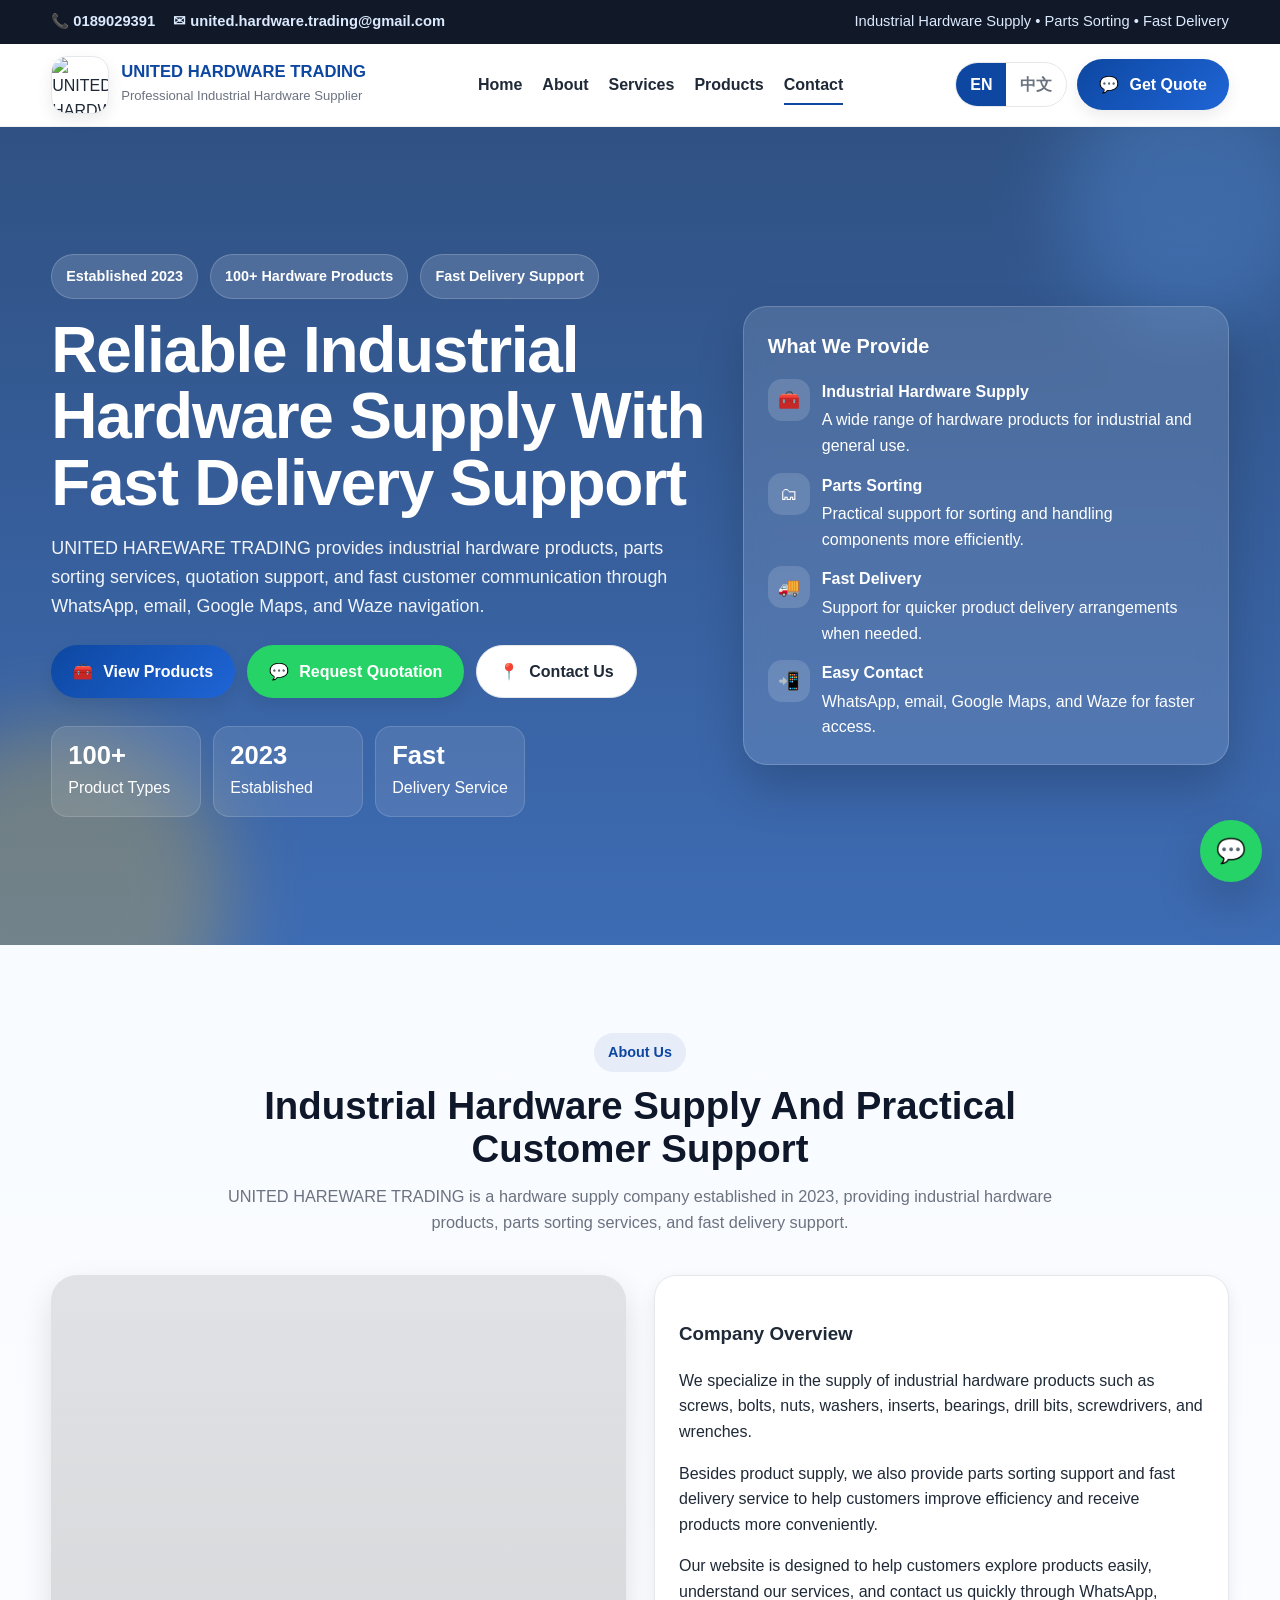
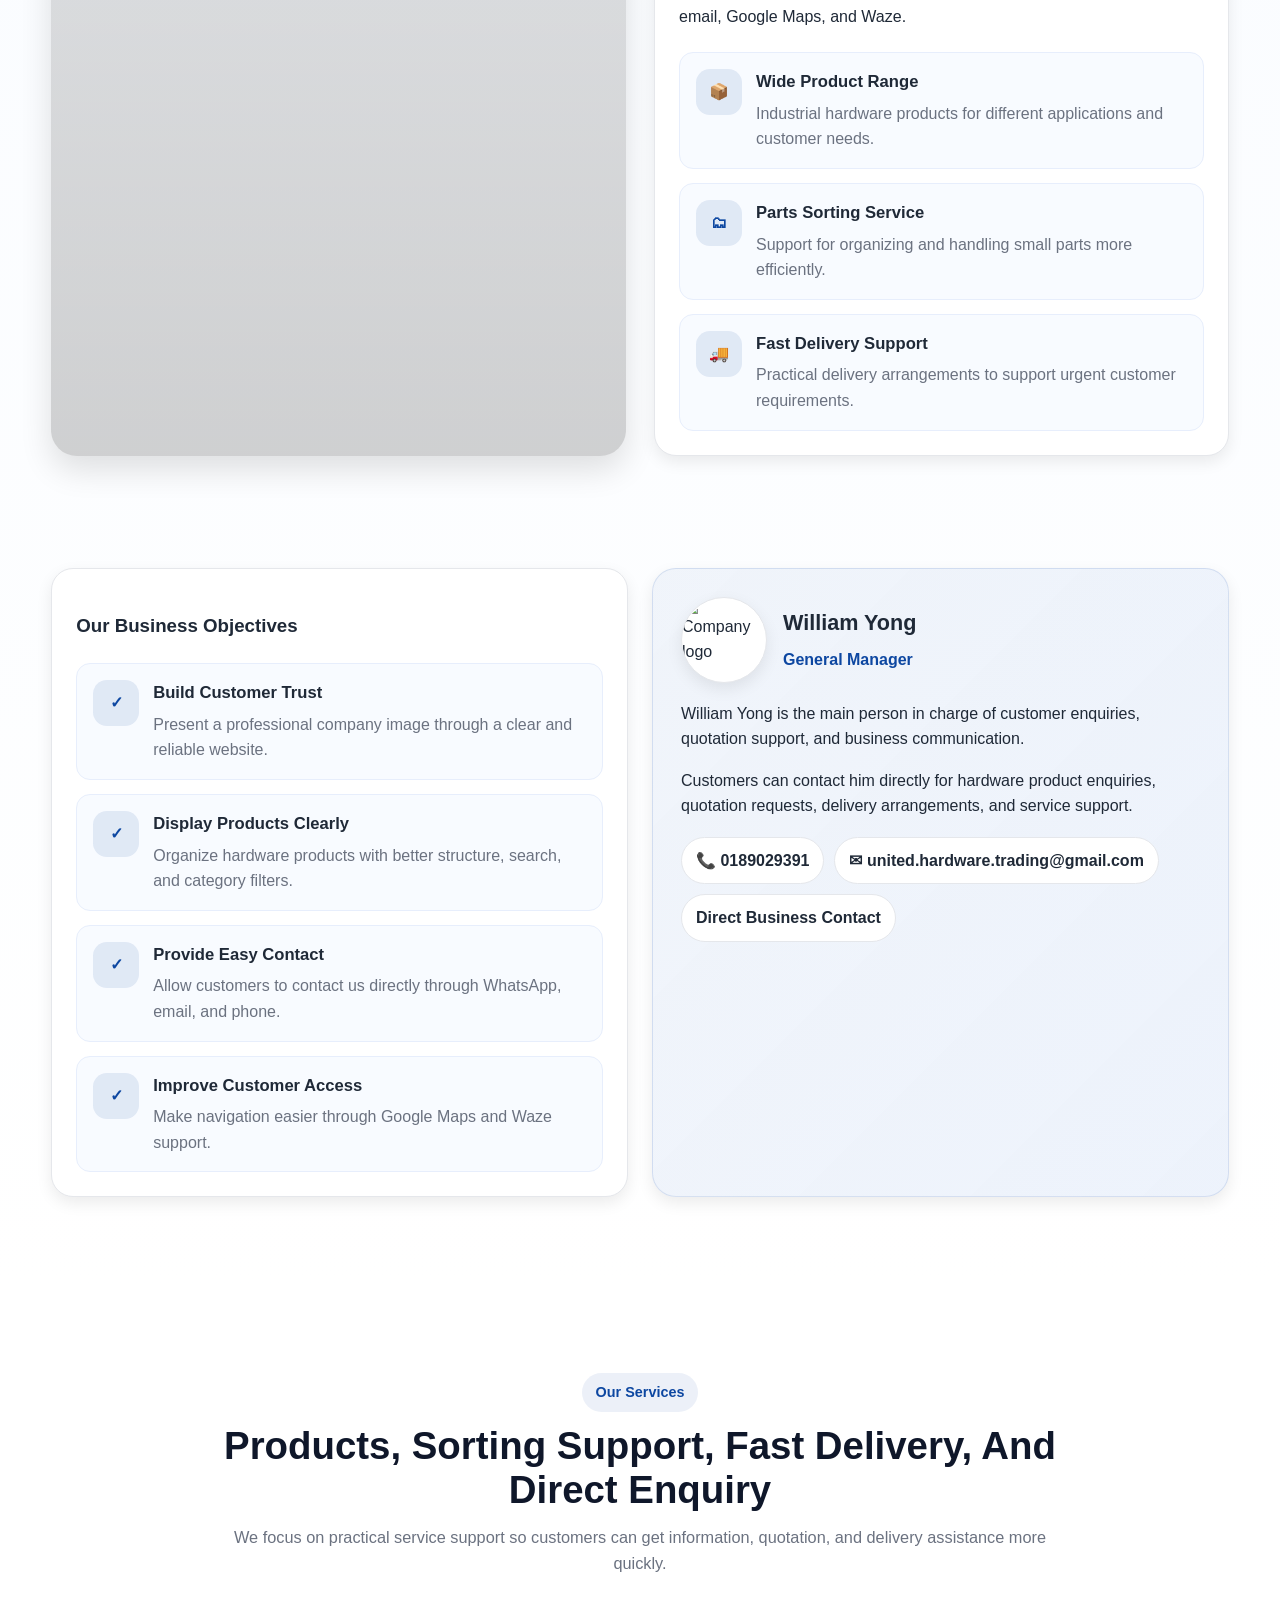
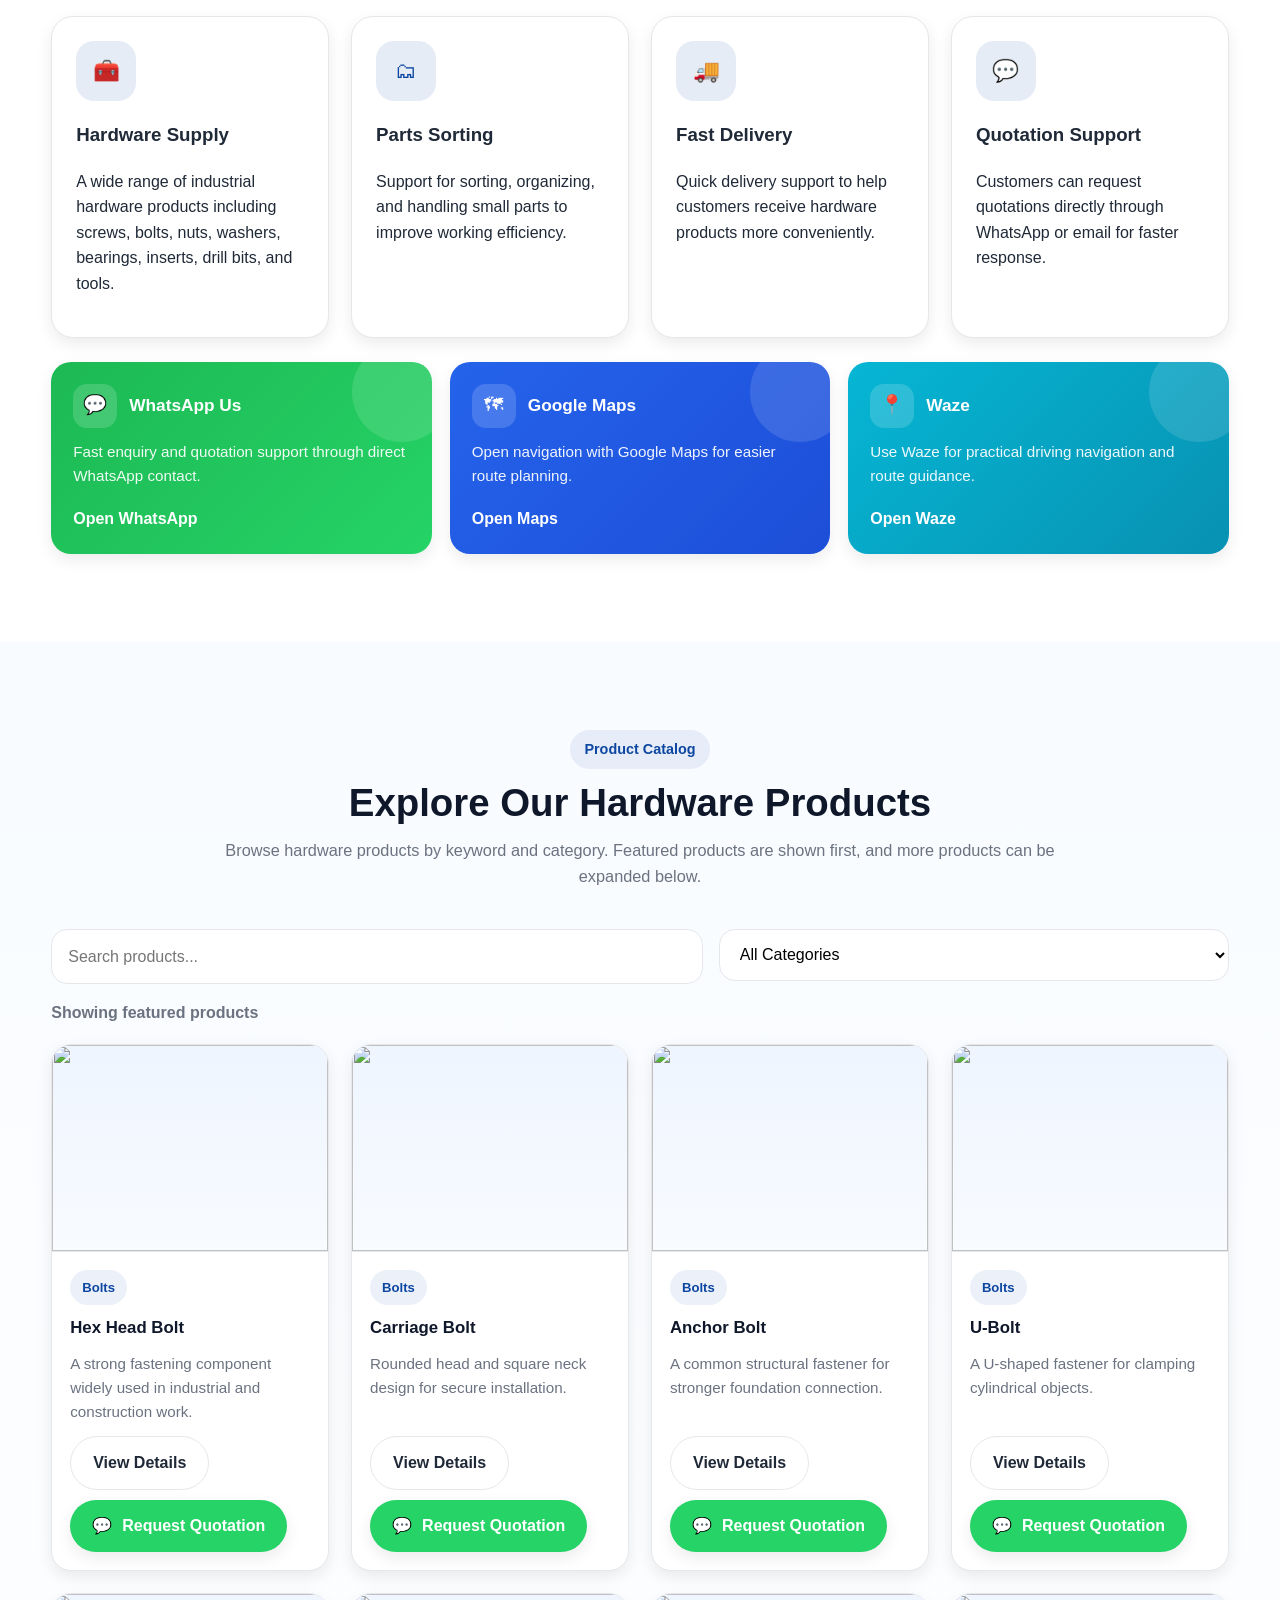
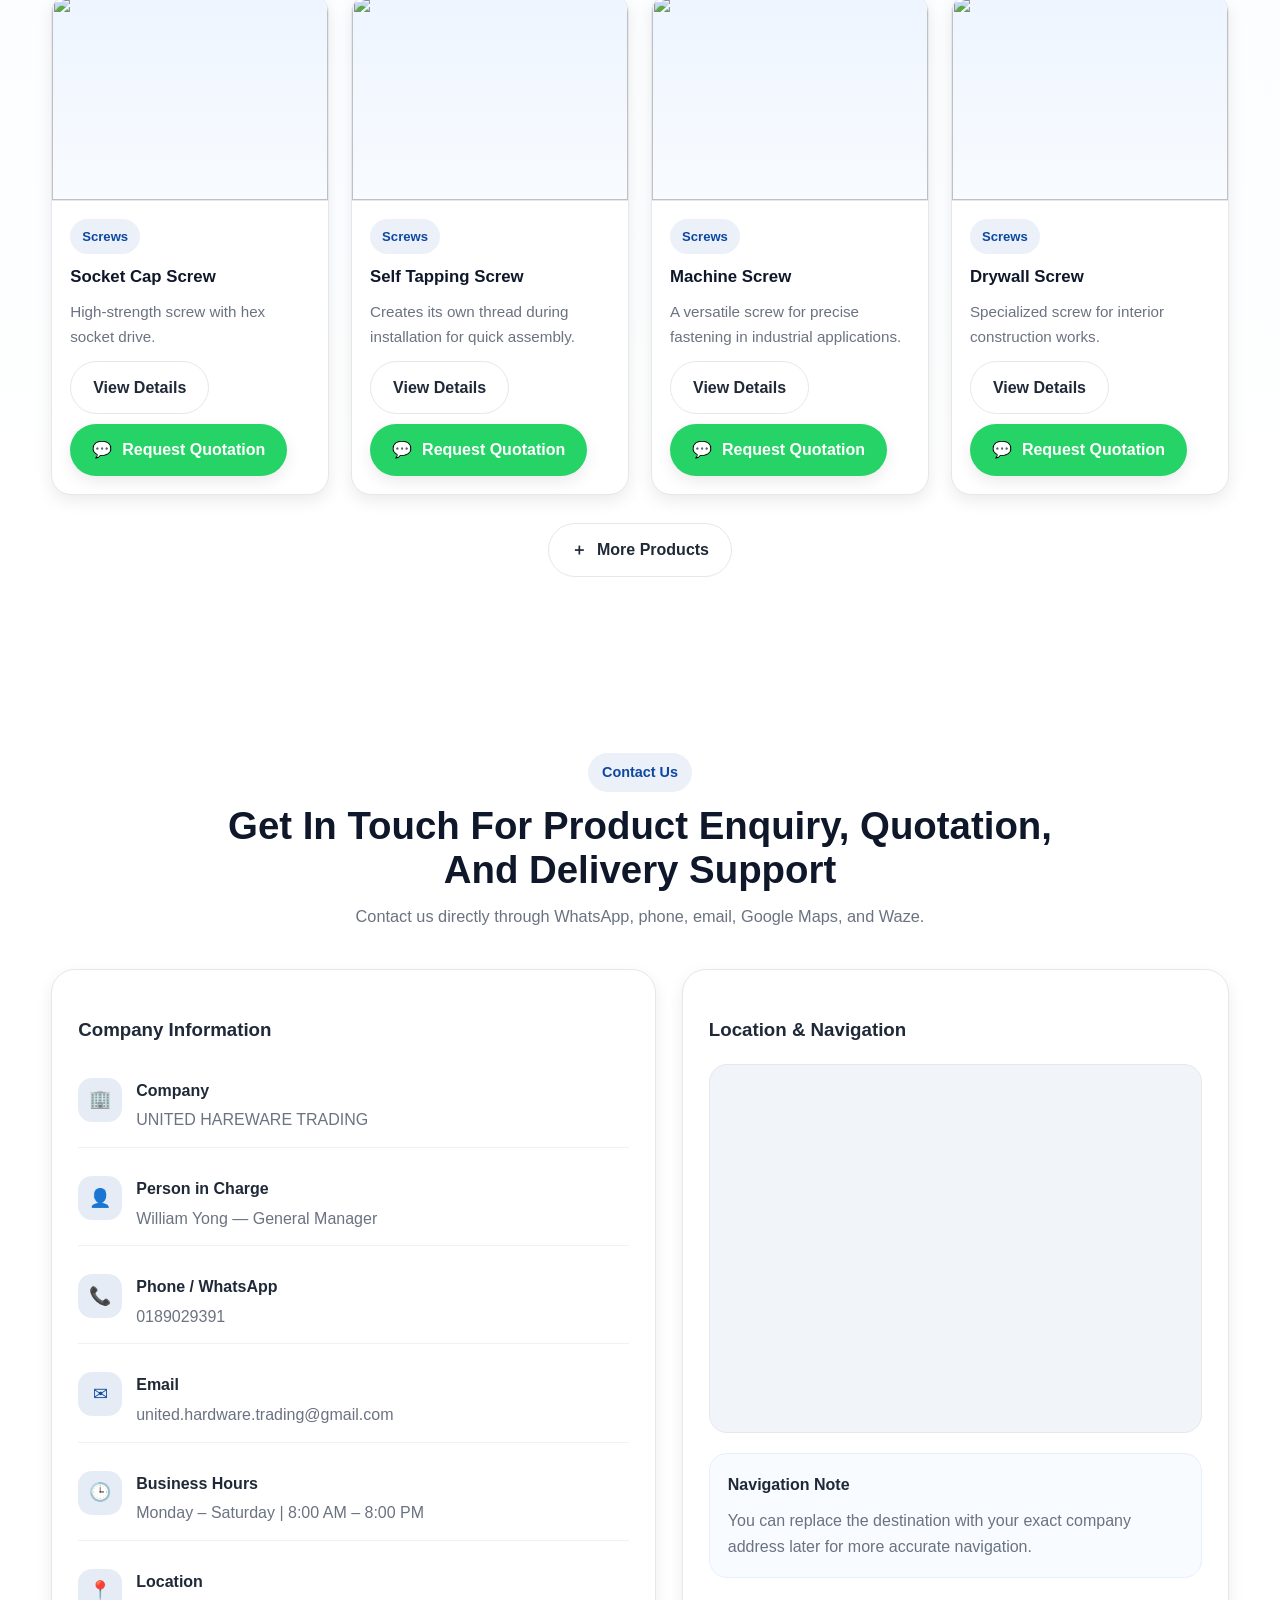
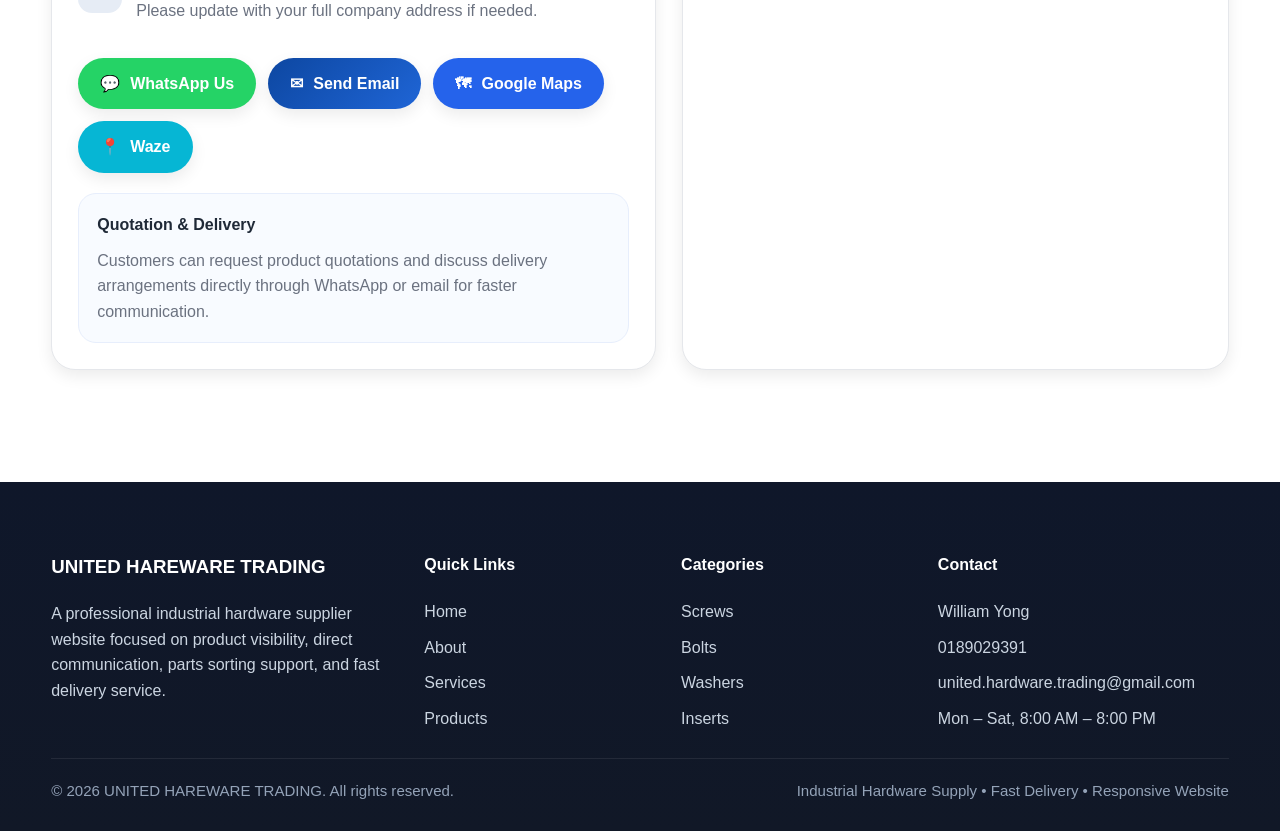
==== index.html @ c79b890c "Update and rename united.html to index.html" ====
<!DOCTYPE html>
<html lang="en">
<head>
  <meta charset="UTF-8" />
  <meta name="viewport" content="width=device-width, initial-scale=1.0, viewport-fit=cover" />
  <meta name="description" content="UNITED HAREWARE TRADING - Industrial hardware supply, parts sorting, fast delivery support." />
  <title>UNITED HAREWARE TRADING</title>

  <style>
    :root{
      --primary:#0d47a1;
      --primary2:#1f65d6;
      --primarySoft:#edf4ff;
      --dark:#0f172a;
      --text:#1f2937;
      --muted:#6b7280;
      --line:#e5e7eb;
      --white:#ffffff;
      --light:#f8fafc;
      --success:#25d366;
      --maps:#2563eb;
      --waze:#06b6d4;
      --warning:#f59e0b;
      --shadow-sm:0 6px 16px rgba(0,0,0,.08);
      --shadow-md:0 14px 32px rgba(0,0,0,.12);
      --shadow-lg:0 24px 48px rgba(0,0,0,.18);
      --radius:22px;
      --radius-sm:14px;
      --container:1220px;
      --transition:.28s ease;
    }

    *{box-sizing:border-box}
    html{scroll-behavior:smooth}
    body{
      margin:0;
      font-family:"Segoe UI",Arial,Helvetica,sans-serif;
      color:var(--text);
      background:var(--white);
      line-height:1.6;
      overflow-x:hidden;
    }

    img{display:block;max-width:100%}
    a{text-decoration:none;color:inherit}
    button,input,select,textarea{font:inherit}

    .container{width:min(92%,var(--container));margin:0 auto}
    .section{padding:88px 0}
    .section-sm{padding:56px 0}
    .bg-light{background:linear-gradient(180deg,#f8fbff 0%,#ffffff 100%)}

    .section-head{
      max-width:860px;
      margin:0 auto 40px;
      text-align:center;
    }
    .eyebrow{
      display:inline-flex;
      align-items:center;
      gap:8px;
      padding:8px 14px;
      border-radius:999px;
      background:rgba(13,71,161,.08);
      color:var(--primary);
      font-size:.9rem;
      font-weight:800;
      margin-bottom:12px;
    }
    .section-title{
      margin:0 0 12px;
      font-size:clamp(1.9rem,3vw,3rem);
      line-height:1.14;
      color:var(--dark);
    }
    .section-desc{
      margin:0;
      color:var(--muted);
      font-size:1.02rem;
    }

    .topbar{
      background:#111827;
      color:#dbeafe;
      font-size:.92rem;
    }
    .topbar-inner{
      display:flex;
      align-items:center;
      justify-content:space-between;
      gap:14px;
      padding:10px 0;
      flex-wrap:wrap;
    }
    .topbar-left,.topbar-right{
      display:flex;
      align-items:center;
      gap:18px;
      flex-wrap:wrap;
    }
    .topbar-link{
      display:inline-flex;
      align-items:center;
      gap:8px;
      color:#dbeafe;
      font-weight:600;
    }

    .navbar{
      position:sticky;
      top:0;
      z-index:1000;
      background:rgba(255,255,255,.94);
      backdrop-filter:blur(10px);
      border-bottom:1px solid rgba(0,0,0,.06);
    }
    .nav-inner{
      min-height:82px;
      display:flex;
      align-items:center;
      justify-content:space-between;
      gap:16px;
    }
    .brand{
      display:flex;
      align-items:center;
      gap:12px;
      min-width:0;
    }
    .brand-logo{
      width:58px;
      height:58px;
      border-radius:16px;
      overflow:hidden;
      background:#fff;
      box-shadow:var(--shadow-sm);
      border:1px solid var(--line);
      flex-shrink:0;
    }
    .brand-logo img{
      width:100%;
      height:100%;
      object-fit:cover;
    }
    .brand-text h1{
      margin:0;
      font-size:1.04rem;
      line-height:1.12;
      color:var(--primary);
      white-space:nowrap;
      overflow:hidden;
      text-overflow:ellipsis;
    }
    .brand-text p{
      margin:4px 0 0;
      color:var(--muted);
      font-size:.82rem;
    }

    .nav-links{
      display:flex;
      align-items:center;
      gap:20px;
      flex-wrap:wrap;
    }
    .nav-links a{
      font-weight:700;
      color:var(--text);
      position:relative;
      transition:var(--transition);
    }
    .nav-links a:hover{color:var(--primary)}
    .nav-links a::after{
      content:"";
      position:absolute;
      left:0;bottom:-8px;
      width:0;height:2px;
      background:var(--primary);
      transition:var(--transition);
    }
    .nav-links a:hover::after,
    .nav-links a.active::after{width:100%}

    .nav-actions{
      display:flex;
      align-items:center;
      gap:10px;
      flex-shrink:0;
    }
    .lang-switch{
      display:flex;
      border:1px solid var(--line);
      border-radius:999px;
      overflow:hidden;
      background:#fff;
    }
    .lang-btn{
      border:none;
      background:transparent;
      padding:9px 14px;
      font-weight:800;
      color:var(--muted);
      cursor:pointer;
      transition:var(--transition);
    }
    .lang-btn.active{
      background:var(--primary);
      color:#fff;
    }

    .btn{
      display:inline-flex;
      align-items:center;
      justify-content:center;
      gap:10px;
      border:none;
      cursor:pointer;
      border-radius:999px;
      padding:13px 22px;
      font-weight:800;
      transition:var(--transition);
      min-height:48px;
      text-align:center;
    }
    .btn:hover{transform:translateY(-2px)}
    .btn-primary{
      color:#fff;
      background:linear-gradient(135deg,var(--primary),var(--primary2));
      box-shadow:var(--shadow-sm);
    }
    .btn-outline{
      color:var(--text);
      background:#fff;
      border:1px solid var(--line);
    }
    .btn-outline:hover{
      color:var(--primary);
      border-color:var(--primary);
    }
    .btn-success{
      color:#fff;
      background:var(--success);
      box-shadow:var(--shadow-sm);
    }
    .btn-maps{
      color:#fff;
      background:var(--maps);
      box-shadow:var(--shadow-sm);
    }
    .btn-waze{
      color:#fff;
      background:var(--waze);
      box-shadow:var(--shadow-sm);
    }

    .menu-toggle{
      display:none;
      width:44px;height:44px;
      border-radius:12px;
      border:1px solid var(--line);
      background:#fff;
      cursor:pointer;
      align-items:center;
      justify-content:center;
      flex-direction:column;
      gap:4px;
    }
    .menu-toggle span{
      width:20px;height:2px;background:var(--dark);border-radius:999px;
    }

    .hero{
      position:relative;
      overflow:hidden;
      color:#fff;
      background:
        linear-gradient(rgba(8,48,107,.84),rgba(13,71,161,.80)),
        url("https://images.unsplash.com/photo-1581093458791-9d42e0f2f0d8?auto=format&fit=crop&w=1400&q=80") center/cover no-repeat;
      min-height:calc(100svh - 82px);
      display:flex;
      align-items:center;
    }
    .hero::before,.hero::after{
      content:"";
      position:absolute;
      border-radius:999px;
      filter:blur(40px);
      opacity:.28;
      pointer-events:none;
    }
    .hero::before{
      width:260px;height:260px;background:#60a5fa;top:-60px;right:-40px;
    }
    .hero::after{
      width:340px;height:340px;background:#fbbf24;bottom:-120px;left:-110px;
    }
    .hero-grid{
      position:relative;
      z-index:1;
      display:grid;
      grid-template-columns:1.15fr .85fr;
      gap:34px;
      align-items:center;
      padding:74px 0;
    }
    .hero-badges,.hero-actions,.hero-stats{
      display:flex;
      gap:12px;
      flex-wrap:wrap;
    }
    .hero-badges{margin-bottom:18px}
    .hero-badge{
      background:rgba(255,255,255,.14);
      border:1px solid rgba(255,255,255,.18);
      padding:10px 14px;
      border-radius:999px;
      font-size:.9rem;
      font-weight:800;
    }
    .hero h2{
      margin:0 0 18px;
      font-size:clamp(2.5rem,5vw,4.6rem);
      line-height:1.04;
      letter-spacing:-.02em;
    }
    .hero p{
      margin:0 0 24px;
      color:rgba(255,255,255,.93);
      font-size:clamp(1rem,1.5vw,1.12rem);
      max-width:720px;
    }
    .hero-stats{margin-top:28px}
    .hero-stat{
      min-width:150px;
      background:rgba(255,255,255,.1);
      border:1px solid rgba(255,255,255,.14);
      border-radius:16px;
      padding:16px;
    }
    .hero-stat strong{
      display:block;
      font-size:1.6rem;
      line-height:1;
      margin-bottom:6px;
    }

    .hero-panel{
      background:rgba(255,255,255,.12);
      border:1px solid rgba(255,255,255,.18);
      border-radius:24px;
      padding:24px;
      backdrop-filter:blur(12px);
      box-shadow:var(--shadow-lg);
    }
    .hero-panel h3{
      margin:0 0 16px;
      font-size:1.24rem;
    }
    .hero-panel-grid{
      display:grid;
      gap:14px;
    }
    .hero-panel-item{
      display:flex;
      gap:12px;
      align-items:flex-start;
    }
    .hero-panel-icon{
      width:42px;height:42px;
      border-radius:14px;
      background:rgba(255,255,255,.14);
      display:grid;place-items:center;
      font-size:1.1rem;
      flex-shrink:0;
    }
    .hero-panel-item strong{
      display:block;
      margin-bottom:3px;
    }

    .grid-2{display:grid;grid-template-columns:repeat(2,minmax(0,1fr));gap:24px}
    .grid-3{display:grid;grid-template-columns:repeat(3,minmax(0,1fr));gap:24px}
    .grid-4{display:grid;grid-template-columns:repeat(4,minmax(0,1fr));gap:22px}

    .card{
      background:#fff;
      border:1px solid var(--line);
      border-radius:var(--radius);
      padding:24px;
      box-shadow:var(--shadow-sm);
      transition:var(--transition);
      height:100%;
    }
    .card:hover{
      transform:translateY(-5px);
      box-shadow:var(--shadow-md);
    }

    .about-grid{
      display:grid;
      grid-template-columns:1fr 1fr;
      gap:28px;
      align-items:stretch;
    }
    .about-image{
      min-height:420px;
      border-radius:26px;
      overflow:hidden;
      background:
        linear-gradient(rgba(0,0,0,.10),rgba(0,0,0,.18)),
        url("https://images.unsplash.com/photo-1565043589221-1a6fd9ae45c7?auto=format&fit=crop&w=1200&q=80") center/cover no-repeat;
      box-shadow:var(--shadow-md);
    }

    .feature-list{display:grid;gap:14px;margin-top:22px}
    .feature-item{
      display:flex;
      gap:14px;
      align-items:flex-start;
      padding:16px;
      border-radius:14px;
      background:#f8fbff;
      border:1px solid #e7eefc;
    }
    .feature-icon{
      width:46px;height:46px;
      border-radius:14px;
      background:rgba(13,71,161,.1);
      color:var(--primary);
      display:grid;place-items:center;
      font-weight:900;
      flex-shrink:0;
    }
    .feature-item h4{
      margin:0 0 5px;
      font-size:1.04rem;
    }
    .feature-item p{
      margin:0;
      color:var(--muted);
    }

    .manager-card{
      background:linear-gradient(135deg,rgba(13,71,161,.05),rgba(31,101,214,.08));
      border:1px solid rgba(13,71,161,.12);
      border-radius:24px;
      padding:28px;
      box-shadow:var(--shadow-sm);
      height:100%;
    }
    .manager-head{
      display:flex;
      gap:16px;
      align-items:center;
      margin-bottom:18px;
      flex-wrap:wrap;
    }
    .manager-avatar{
      width:86px;height:86px;
      border-radius:50%;
      overflow:hidden;
      background:#fff;
      box-shadow:var(--shadow-sm);
      border:1px solid var(--line);
      flex-shrink:0;
    }
    .manager-avatar img{
      width:100%;
      height:100%;
      object-fit:cover;
    }
    .manager-head h3{
      margin:0;
      font-size:1.35rem;
    }
    .manager-role{
      margin:6px 0 0;
      color:var(--primary);
      font-weight:800;
    }
    .chip-wrap{
      display:flex;
      flex-wrap:wrap;
      gap:10px;
      margin-top:18px;
    }
    .chip{
      display:inline-flex;
      align-items:center;
      gap:8px;
      border-radius:999px;
      padding:10px 14px;
      background:#fff;
      border:1px solid var(--line);
      font-weight:700;
    }

    .service-card-icon{
      width:60px;height:60px;
      border-radius:18px;
      background:rgba(13,71,161,.1);
      color:var(--primary);
      display:grid;place-items:center;
      font-size:1.35rem;
      margin-bottom:16px;
    }

    .quick-action-grid{
      display:grid;
      grid-template-columns:repeat(3,minmax(0,1fr));
      gap:18px;
      margin-top:24px;
    }
    .quick-action-card{
      min-height:150px;
      color:#fff;
      border-radius:20px;
      padding:22px;
      position:relative;
      overflow:hidden;
      box-shadow:var(--shadow-sm);
      transition:var(--transition);
      display:flex;
      flex-direction:column;
      justify-content:space-between;
    }
    .quick-action-card:hover{
      transform:translateY(-4px);
      box-shadow:var(--shadow-md);
    }
    .quick-action-card::after{
      content:"";
      position:absolute;
      right:-20px;
      top:-20px;
      width:100px;height:100px;
      border-radius:50%;
      background:rgba(255,255,255,.12);
    }
    .quick-whatsapp{background:linear-gradient(135deg,#1db954,#25d366)}
    .quick-maps{background:linear-gradient(135deg,#2563eb,#1d4ed8)}
    .quick-waze{background:linear-gradient(135deg,#06b6d4,#0891b2)}
    .quick-top{
      display:flex;
      gap:12px;
      align-items:center;
      position:relative;
      z-index:1;
    }
    .quick-top-icon{
      width:44px;height:44px;
      border-radius:14px;
      display:grid;place-items:center;
      background:rgba(255,255,255,.16);
      font-size:1.2rem;
      flex-shrink:0;
    }
    .quick-title{
      font-size:1.08rem;
      font-weight:800;
    }
    .quick-desc{
      position:relative;
      z-index:1;
      color:rgba(255,255,255,.93);
      font-size:.95rem;
      margin-top:12px;
    }
    .quick-action{
      position:relative;
      z-index:1;
      margin-top:18px;
      font-weight:800;
    }

    .controls{
      display:grid;
      grid-template-columns:1.15fr .9fr;
      gap:16px;
      margin-bottom:16px;
    }
    .control input,.control select{
      width:100%;
      min-height:52px;
      padding:14px 16px;
      border-radius:16px;
      border:1px solid var(--line);
      background:#fff;
      outline:none;
      transition:var(--transition);
    }
    .control input:focus,.control select:focus{
      border-color:var(--primary);
      box-shadow:0 0 0 4px rgba(13,71,161,.08);
    }

    .products-topbar{
      display:flex;
      justify-content:space-between;
      align-items:center;
      gap:16px;
      flex-wrap:wrap;
      margin-bottom:18px;
    }
    .product-meta-text{
      color:var(--muted);
      font-weight:700;
    }

    .products-grid{
      display:grid;
      grid-template-columns:repeat(4,minmax(0,1fr));
      gap:22px;
    }
    .product-card{
      background:#fff;
      border:1px solid var(--line);
      border-radius:20px;
      overflow:hidden;
      box-shadow:var(--shadow-sm);
      transition:var(--transition);
      display:flex;
      flex-direction:column;
      min-height:100%;
    }
    .product-card:hover{
      transform:translateY(-6px) scale(1.01);
      box-shadow:var(--shadow-md);
    }
    .product-img-wrap{
      aspect-ratio:4/3;
      overflow:hidden;
      background:linear-gradient(180deg,#eef5ff 0%,#f8fbff 100%);
      border-bottom:1px solid var(--line);
    }
    .product-img{
      width:100%;
      height:100%;
      object-fit:cover;
      transition:transform .4s ease;
    }
    .product-card:hover .product-img{transform:scale(1.05)}
    .product-body{
      padding:18px;
      display:flex;
      flex-direction:column;
      gap:12px;
      flex:1;
    }
    .product-category{
      display:inline-flex;
      align-items:center;
      padding:7px 12px;
      border-radius:999px;
      background:rgba(13,71,161,.08);
      color:var(--primary);
      font-size:.82rem;
      font-weight:800;
      width:max-content;
    }
    .product-title{
      margin:0;
      font-size:1.05rem;
      line-height:1.35;
      color:var(--dark);
    }
    .product-desc{
      margin:0;
      color:var(--muted);
      font-size:.95rem;
      flex:1;
    }
    .product-actions{
      display:flex;
      gap:10px;
      flex-wrap:wrap;
      margin-top:auto;
    }

    .product-more-wrap{
      margin-top:28px;
      text-align:center;
    }

    .empty-state{
      display:none;
      text-align:center;
      padding:36px;
      border:1px dashed var(--line);
      border-radius:18px;
      color:var(--muted);
      background:#fff;
      margin-top:20px;
    }

    .contact-grid{
      display:grid;
      grid-template-columns:1.05fr .95fr;
      gap:26px;
      align-items:stretch;
    }
    .contact-card,.map-card{
      background:#fff;
      border:1px solid var(--line);
      border-radius:24px;
      padding:26px;
      box-shadow:var(--shadow-sm);
      height:100%;
    }
    .contact-list{
      display:grid;
      gap:14px;
      margin-top:18px;
    }
    .contact-item{
      display:flex;
      gap:14px;
      align-items:flex-start;
      padding:14px 0;
      border-bottom:1px solid #eef2f7;
    }
    .contact-item:last-child{border-bottom:none}
    .contact-icon{
      width:44px;height:44px;
      border-radius:14px;
      background:rgba(13,71,161,.1);
      color:var(--primary);
      display:grid;place-items:center;
      flex-shrink:0;
      font-size:1.12rem;
    }
    .contact-item strong{
      display:block;
      margin-bottom:4px;
    }
    .contact-item span,.contact-item a{
      color:var(--muted);
      word-break:break-word;
    }

    .contact-action-row{
      display:flex;
      gap:12px;
      flex-wrap:wrap;
      margin-top:20px;
    }

    .info-box{
      margin-top:20px;
      padding:18px;
      border-radius:18px;
      background:#f8fbff;
      border:1px solid #e7eefc;
    }
    .info-box h4{
      margin:0 0 10px;
    }
    .info-box p{
      margin:0;
      color:var(--muted);
    }

    .map-frame{
      border-radius:18px;
      overflow:hidden;
      border:1px solid var(--line);
      min-height:360px;
      background:#f1f5f9;
    }
    .map-frame iframe{
      width:100%;
      min-height:360px;
      border:0;
    }

    .footer{
      background:linear-gradient(180deg,#0f172a 0%,#111827 100%);
      color:#dbeafe;
      padding:70px 0 28px;
      margin-top:24px;
    }
    .footer-grid{
      display:grid;
      grid-template-columns:1.2fr .8fr .8fr 1fr;
      gap:24px;
      margin-bottom:26px;
    }
    .footer h3,.footer h4{
      margin-top:0;
      color:#fff;
    }
    .footer p,.footer li,.footer a{
      color:#cbd5e1;
    }
    .footer ul{
      list-style:none;
      padding:0;
      margin:0;
      display:grid;
      gap:10px;
    }
    .footer-bottom{
      padding-top:20px;
      border-top:1px solid rgba(255,255,255,.08);
      display:flex;
      justify-content:space-between;
      gap:16px;
      flex-wrap:wrap;
      color:#94a3b8;
      font-size:.94rem;
    }

    .floating-whatsapp{
      position:fixed;
      right:18px;
      bottom:18px;
      z-index:1200;
      width:62px;height:62px;
      border-radius:50%;
      display:grid;place-items:center;
      background:var(--success);
      color:#fff;
      box-shadow:var(--shadow-lg);
      transition:var(--transition);
      font-size:1.5rem;
    }
    .floating-whatsapp:hover{
      transform:translateY(-4px) scale(1.04);
    }

    .modal{
      position:fixed;
      inset:0;
      background:rgba(15,23,42,.62);
      display:none;
      align-items:center;
      justify-content:center;
      z-index:2000;
      padding:20px;
    }
    .modal.show{display:flex}
    .modal-content{
      width:min(980px,100%);
      background:#fff;
      border-radius:24px;
      overflow:hidden;
      box-shadow:var(--shadow-lg);
      max-height:92vh;
      overflow-y:auto;
      position:relative;
    }
    .modal-close{
      position:absolute;
      top:14px;right:14px;
      width:44px;height:44px;
      border:none;
      border-radius:50%;
      background:rgba(255,255,255,.92);
      box-shadow:var(--shadow-sm);
      cursor:pointer;
      font-size:1.2rem;
      z-index:2;
    }
    .modal-grid{
      display:grid;
      grid-template-columns:1fr 1fr;
      min-height:100%;
    }
    .modal-image-wrap{
      background:linear-gradient(180deg,#eef5ff 0%,#f8fbff 100%);
      min-height:320px;
    }
    .modal-image{
      width:100%;
      height:100%;
      min-height:320px;
      object-fit:cover;
    }
    .modal-body{padding:32px}
    .modal-category{
      display:inline-block;
      background:rgba(13,71,161,.08);
      color:var(--primary);
      padding:8px 12px;
      border-radius:999px;
      font-size:.85rem;
      font-weight:800;
      margin-bottom:12px;
    }
    .modal-body h3{
      margin:0 0 12px;
      font-size:1.8rem;
      line-height:1.2;
      color:var(--dark);
    }
    .modal-body p{
      margin:0 0 14px;
      color:var(--muted);
    }
    .modal-specs{
      display:grid;
      gap:12px;
      margin:18px 0;
    }
    .modal-spec{
      padding:14px;
      border-radius:14px;
      background:#f8fbff;
      border:1px solid #e7eefc;
    }
    .modal-spec strong{
      display:block;
      margin-bottom:4px;
      color:var(--dark);
    }
    .modal-actions{
      display:flex;
      gap:12px;
      flex-wrap:wrap;
      margin-top:22px;
    }

    [data-reveal]{
      opacity:0;
      transform:translateY(24px);
      transition:.7s ease;
    }
    [data-reveal].revealed{
      opacity:1;
      transform:translateY(0);
    }

    @media (max-width:1199px){
      .hero-grid,.about-grid,.contact-grid,.modal-grid{
        grid-template-columns:1fr;
      }
      .products-grid{
        grid-template-columns:repeat(3,minmax(0,1fr));
      }
      .grid-4,.quick-action-grid{
        grid-template-columns:repeat(2,minmax(0,1fr));
      }
      .footer-grid{
        grid-template-columns:repeat(2,minmax(0,1fr));
      }
    }

    @media (max-width:991px){
      .nav-links{
        position:fixed;
        top:82px;
        left:0;right:0;
        background:#fff;
        border-bottom:1px solid var(--line);
        box-shadow:var(--shadow-md);
        padding:18px 4%;
        display:none;
        flex-direction:column;
        align-items:flex-start;
        gap:14px;
      }
      .nav-links.show{display:flex}
      .menu-toggle{display:inline-flex}
      .nav-actions .btn-primary{display:none}
      .products-grid{grid-template-columns:repeat(2,minmax(0,1fr))}
      .controls{grid-template-columns:1fr}
      .quick-action-grid{grid-template-columns:1fr}
      .grid-3{grid-template-columns:1fr}
    }

    @media (max-width:767px){
      .section{padding:72px 0}
      .hero{min-height:auto}
      .hero-grid{padding:56px 0}
      .topbar-inner,.topbar-left,.topbar-right,.hero-actions,.hero-stats,.product-actions,.footer-bottom,.contact-action-row{
        flex-direction:column;
        align-items:stretch;
      }
      .grid-2,.grid-4,.footer-grid,.products-grid{
        grid-template-columns:1fr;
      }
      .btn{width:100%}
      .lang-switch{width:100%}
      .lang-btn{flex:1}
      .modal-body{padding:22px}
      .modal-content{border-radius:18px}
      .modal-image{min-height:240px}
      .map-frame iframe{min-height:280px}
      .chip-wrap{flex-direction:column}
    }

    @media (max-width:479px){
      .container{width:min(94%,var(--container))}
      .brand-text h1{font-size:.94rem}
      .brand-text p{font-size:.78rem}
      .manager-avatar{width:74px;height:74px}
      .floating-whatsapp{
        right:14px;bottom:14px;
        width:56px;height:56px;
      }
    }
  </style>
</head>
<body>

  <div class="topbar">
    <div class="container topbar-inner">
      <div class="topbar-left">
        <a href="tel:+60189029391" class="topbar-link">📞 0189029391</a>
        <a href="mailto:united.hardware.trading@gmail.com" class="topbar-link">✉ united.hardware.trading@gmail.com</a>
      </div>
      <div class="topbar-right">
        <span data-i18n="topbarText">Industrial Hardware Supply • Parts Sorting • Fast Delivery</span>
      </div>
    </div>
  </div>

  <header class="navbar">
    <div class="container nav-inner">
      <a href="#home" class="brand">
        <div class="brand-logo">
          <img src="logo.jpeg" alt="UNITED HARDWARE TRADING logo">
        </div>
        <div class="brand-text">
          <h1>UNITED HARDWARE TRADING</h1>
          <p data-i18n="brandSubtitle">Professional Industrial Hardware Supplier</p>
        </div>
      </a>

      <nav class="nav-links" id="navLinks">
        <a href="#home" class="active" data-nav="home">Home</a>
        <a href="#about" data-nav="about">About</a>
        <a href="#services" data-nav="services">Services</a>
        <a href="#products" data-nav="products">Products</a>
        <a href="#contact" data-nav="contact">Contact</a>
      </nav>

      <div class="nav-actions">
        <div class="lang-switch">
          <button class="lang-btn active" data-lang="en">EN</button>
          <button class="lang-btn" data-lang="zh">中文</button>
        </div>

        <a
          href="https://wa.me/60189029391?text=Hello%2C%20I%20would%20like%20to%20request%20a%20quotation."
          class="btn btn-primary"
          target="_blank"
          rel="noopener"
        >
          <span>💬</span>
          <span data-i18n="navQuoteBtn">Get Quote</span>
        </a>

        <button class="menu-toggle" id="menuToggle" aria-label="Open menu">
          <span></span><span></span><span></span>
        </button>
      </div>
    </div>
  </header>

  <section class="hero" id="home">
    <div class="container hero-grid">
      <div data-reveal>
        <div class="hero-badges">
          <span class="hero-badge" data-i18n="heroBadge1">Established 2023</span>
          <span class="hero-badge" data-i18n="heroBadge2">100+ Hardware Products</span>
          <span class="hero-badge" data-i18n="heroBadge3">Fast Delivery Support</span>
        </div>

        <h2 data-i18n="heroTitle">Reliable Industrial Hardware Supply With Fast Delivery Support</h2>
        <p data-i18n="heroDesc">
          UNITED HAREWARE TRADING provides industrial hardware products, parts sorting services,
          quotation support, and fast customer communication through WhatsApp, email, Google Maps,
          and Waze navigation.
        </p>

        <div class="hero-actions">
          <a href="#products" class="btn btn-primary">
            <span>🧰</span>
            <span data-i18n="heroBtn1">View Products</span>
          </a>

          <a
            href="https://wa.me/60189029391?text=Hello%2C%20I%20would%20like%20to%20request%20a%20quotation."
            class="btn btn-success"
            target="_blank"
            rel="noopener"
          >
            <span>💬</span>
            <span data-i18n="heroBtn2">Request Quotation</span>
          </a>

          <a href="#contact" class="btn btn-outline">
            <span>📍</span>
            <span data-i18n="heroBtn3">Contact Us</span>
          </a>
        </div>

        <div class="hero-stats">
          <div class="hero-stat">
            <strong>100+</strong>
            <span data-i18n="heroStat1">Product Types</span>
          </div>
          <div class="hero-stat">
            <strong>2023</strong>
            <span data-i18n="heroStat2">Established</span>
          </div>
          <div class="hero-stat">
            <strong>Fast</strong>
            <span data-i18n="heroStat3">Delivery Service</span>
          </div>
        </div>
      </div>

      <div class="hero-panel" data-reveal>
        <h3 data-i18n="heroPanelTitle">What We Provide</h3>
        <div class="hero-panel-grid">
          <div class="hero-panel-item">
            <div class="hero-panel-icon">🧰</div>
            <div>
              <strong data-i18n="heroPanel1Title">Industrial Hardware Supply</strong>
              <span data-i18n="heroPanel1Desc">A wide range of hardware products for industrial and general use.</span>
            </div>
          </div>

          <div class="hero-panel-item">
            <div class="hero-panel-icon">🗂</div>
            <div>
              <strong data-i18n="heroPanel2Title">Parts Sorting</strong>
              <span data-i18n="heroPanel2Desc">Practical support for sorting and handling components more efficiently.</span>
            </div>
          </div>

          <div class="hero-panel-item">
            <div class="hero-panel-icon">🚚</div>
            <div>
              <strong data-i18n="heroPanel3Title">Fast Delivery</strong>
              <span data-i18n="heroPanel3Desc">Support for quicker product delivery arrangements when needed.</span>
            </div>
          </div>

          <div class="hero-panel-item">
            <div class="hero-panel-icon">📲</div>
            <div>
              <strong data-i18n="heroPanel4Title">Easy Contact</strong>
              <span data-i18n="heroPanel4Desc">WhatsApp, email, Google Maps, and Waze for faster access.</span>
            </div>
          </div>
        </div>
      </div>
    </div>
  </section>

  <section class="section bg-light" id="about">
    <div class="container">
      <div class="section-head" data-reveal>
        <span class="eyebrow" data-i18n="aboutEyebrow">About Us</span>
        <h2 class="section-title" data-i18n="aboutTitle">Industrial Hardware Supply And Practical Customer Support</h2>
        <p class="section-desc" data-i18n="aboutDesc">
          UNITED HAREWARE TRADING is a hardware supply company established in 2023, providing industrial hardware products, parts sorting services, and fast delivery support.
        </p>
      </div>

      <div class="about-grid">
        <div class="about-image" data-reveal aria-label="Company image"></div>

        <div class="card" data-reveal>
          <h3 data-i18n="aboutCardTitle">Company Overview</h3>
          <p data-i18n="aboutText1">We specialize in the supply of industrial hardware products such as screws, bolts, nuts, washers, inserts, bearings, drill bits, screwdrivers, and wrenches.</p>
          <p data-i18n="aboutText2">Besides product supply, we also provide parts sorting support and fast delivery service to help customers improve efficiency and receive products more conveniently.</p>
          <p data-i18n="aboutText3">Our website is designed to help customers explore products easily, understand our services, and contact us quickly through WhatsApp, email, Google Maps, and Waze.</p>

          <div class="feature-list">
            <div class="feature-item">
              <div class="feature-icon">📦</div>
              <div>
                <h4 data-i18n="aboutFeature1Title">Wide Product Range</h4>
                <p data-i18n="aboutFeature1Desc">Industrial hardware products for different applications and customer needs.</p>
              </div>
            </div>
            <div class="feature-item">
              <div class="feature-icon">🗂</div>
              <div>
                <h4 data-i18n="aboutFeature2Title">Parts Sorting Service</h4>
                <p data-i18n="aboutFeature2Desc">Support for organizing and handling small parts more efficiently.</p>
              </div>
            </div>
            <div class="feature-item">
              <div class="feature-icon">🚚</div>
              <div>
                <h4 data-i18n="aboutFeature3Title">Fast Delivery Support</h4>
                <p data-i18n="aboutFeature3Desc">Practical delivery arrangements to support urgent customer requirements.</p>
              </div>
            </div>
          </div>
        </div>
      </div>

      <div class="section-sm"></div>

      <div class="grid-2">
        <div class="card" data-reveal>
          <h3 data-i18n="objectiveTitle">Our Business Objectives</h3>
          <div class="feature-list">
            <div class="feature-item">
              <div class="feature-icon">✓</div>
              <div>
                <h4 data-i18n="objective1Title">Build Customer Trust</h4>
                <p data-i18n="objective1Desc">Present a professional company image through a clear and reliable website.</p>
              </div>
            </div>
            <div class="feature-item">
              <div class="feature-icon">✓</div>
              <div>
                <h4 data-i18n="objective2Title">Display Products Clearly</h4>
                <p data-i18n="objective2Desc">Organize hardware products with better structure, search, and category filters.</p>
              </div>
            </div>
            <div class="feature-item">
              <div class="feature-icon">✓</div>
              <div>
                <h4 data-i18n="objective3Title">Provide Easy Contact</h4>
                <p data-i18n="objective3Desc">Allow customers to contact us directly through WhatsApp, email, and phone.</p>
              </div>
            </div>
            <div class="feature-item">
              <div class="feature-icon">✓</div>
              <div>
                <h4 data-i18n="objective4Title">Improve Customer Access</h4>
                <p data-i18n="objective4Desc">Make navigation easier through Google Maps and Waze support.</p>
              </div>
            </div>
          </div>
        </div>

        <div class="manager-card" data-reveal>
          <div class="manager-head">
            <div class="manager-avatar">
              <img src="logo.png" alt="Company logo">
            </div>
            <div>
              <h3 data-i18n="managerName">William Yong</h3>
              <p class="manager-role" data-i18n="managerRole">General Manager</p>
            </div>
          </div>

          <p data-i18n="managerDesc1">William Yong is the main person in charge of customer enquiries, quotation support, and business communication.</p>
          <p data-i18n="managerDesc2">Customers can contact him directly for hardware product enquiries, quotation requests, delivery arrangements, and service support.</p>

          <div class="chip-wrap">
            <span class="chip">📞 0189029391</span>
            <span class="chip">✉ united.hardware.trading@gmail.com</span>
            <span class="chip" data-i18n="managerChip">Direct Business Contact</span>
          </div>
        </div>
      </div>
    </div>
  </section>

  <section class="section" id="services">
    <div class="container">
      <div class="section-head" data-reveal>
        <span class="eyebrow" data-i18n="servicesEyebrow">Our Services</span>
        <h2 class="section-title" data-i18n="servicesTitle">Products, Sorting Support, Fast Delivery, And Direct Enquiry</h2>
        <p class="section-desc" data-i18n="servicesDesc">
          We focus on practical service support so customers can get information, quotation, and delivery assistance more quickly.
        </p>
      </div>

      <div class="grid-4">
        <div class="card" data-reveal>
          <div class="service-card-icon">🧰</div>
          <h3 data-i18n="service1Title">Hardware Supply</h3>
          <p data-i18n="service1Desc">A wide range of industrial hardware products including screws, bolts, nuts, washers, bearings, inserts, drill bits, and tools.</p>
        </div>

        <div class="card" data-reveal>
          <div class="service-card-icon">🗂</div>
          <h3 data-i18n="service2Title">Parts Sorting</h3>
          <p data-i18n="service2Desc">Support for sorting, organizing, and handling small parts to improve working efficiency.</p>
        </div>

        <div class="card" data-reveal>
          <div class="service-card-icon">🚚</div>
          <h3 data-i18n="service3Title">Fast Delivery</h3>
          <p data-i18n="service3Desc">Quick delivery support to help customers receive hardware products more conveniently.</p>
        </div>

        <div class="card" data-reveal>
          <div class="service-card-icon">💬</div>
          <h3 data-i18n="service4Title">Quotation Support</h3>
          <p data-i18n="service4Desc">Customers can request quotations directly through WhatsApp or email for faster response.</p>
        </div>
      </div>

      <div class="quick-action-grid" data-reveal>
        <a class="quick-action-card quick-whatsapp" href="https://wa.me/60189029391?text=Hello%2C%20I%20would%20like%20to%20ask%20about%20your%20hardware%20products." target="_blank" rel="noopener">
          <div>
            <div class="quick-top">
              <div class="quick-top-icon">💬</div>
              <div class="quick-title" data-i18n="quickWhatsAppTitle">WhatsApp Us</div>
            </div>
            <div class="quick-desc" data-i18n="quickWhatsAppDesc">Fast enquiry and quotation support through direct WhatsApp contact.</div>
          </div>
          <div class="quick-action" data-i18n="quickWhatsAppAction">Open WhatsApp</div>
        </a>

        <a class="quick-action-card quick-maps" href="https://www.google.com/maps/search/united+hardware+trading+malaysia" target="_blank" rel="noopener">
          <div>
            <div class="quick-top">
              <div class="quick-top-icon">🗺</div>
              <div class="quick-title" data-i18n="quickMapsTitle">Google Maps</div>
            </div>
            <div class="quick-desc" data-i18n="quickMapsDesc">Open navigation with Google Maps for easier route planning.</div>
          </div>
          <div class="quick-action" data-i18n="quickMapsAction">Open Maps</div>
        </a>

        <a class="quick-action-card quick-waze" href="https://waze.com/ul" target="_blank" rel="noopener">
          <div>
            <div class="quick-top">
              <div class="quick-top-icon">📍</div>
              <div class="quick-title" data-i18n="quickWazeTitle">Waze</div>
            </div>
            <div class="quick-desc" data-i18n="quickWazeDesc">Use Waze for practical driving navigation and route guidance.</div>
          </div>
          <div class="quick-action" data-i18n="quickWazeAction">Open Waze</div>
        </a>
      </div>
    </div>
  </section>

  <section class="section bg-light" id="products">
    <div class="container">
      <div class="section-head" data-reveal>
        <span class="eyebrow" data-i18n="productsEyebrow">Product Catalog</span>
        <h2 class="section-title" data-i18n="productsTitle">Explore Our Hardware Products</h2>
        <p class="section-desc" data-i18n="productsDesc">
          Browse hardware products by keyword and category. Featured products are shown first, and more products can be expanded below.
        </p>
      </div>

      <div class="controls" data-reveal>
        <div class="control">
          <input type="text" id="searchInput" placeholder="Search products..." data-i18n-placeholder="searchPlaceholder" aria-label="Search products" />
        </div>
        <div class="control">
          <select id="categoryFilter" aria-label="Category filter">
            <option value="all">All Categories</option>
          </select>
        </div>
      </div>

      <div class="products-topbar" data-reveal>
        <div class="product-meta-text" id="productMetaText">Showing featured products</div>
      </div>

      <div class="products-grid" id="productsGrid"></div>

      <div class="empty-state" id="emptyState">
        <h3 data-i18n="emptyTitle">No products found</h3>
        <p data-i18n="emptyDesc">Please try another keyword or choose another filter.</p>
      </div>

      <div class="product-more-wrap" data-reveal>
        <button class="btn btn-outline" id="toggleMoreBtn">
          <span>＋</span>
          <span data-i18n="moreBtn">More Products</span>
        </button>
      </div>
    </div>
  </section>

  <section class="section" id="contact">
    <div class="container">
      <div class="section-head" data-reveal>
        <span class="eyebrow" data-i18n="contactEyebrow">Contact Us</span>
        <h2 class="section-title" data-i18n="contactTitle">Get In Touch For Product Enquiry, Quotation, And Delivery Support</h2>
        <p class="section-desc" data-i18n="contactDesc">
          Contact us directly through WhatsApp, phone, email, Google Maps, and Waze.
        </p>
      </div>

      <div class="contact-grid">
        <div class="contact-card" data-reveal>
          <h3 data-i18n="contactCardTitle">Company Information</h3>

          <div class="contact-list">
            <div class="contact-item">
              <div class="contact-icon">🏢</div>
              <div>
                <strong data-i18n="contactCompanyLabel">Company</strong>
                <span>UNITED HAREWARE TRADING</span>
              </div>
            </div>

            <div class="contact-item">
              <div class="contact-icon">👤</div>
              <div>
                <strong data-i18n="contactPersonLabel">Person in Charge</strong>
                <span>William Yong — General Manager</span>
              </div>
            </div>

            <div class="contact-item">
              <div class="contact-icon">📞</div>
              <div>
                <strong data-i18n="contactPhoneLabel">Phone / WhatsApp</strong>
                <a href="tel:+60189029391">0189029391</a>
              </div>
            </div>

            <div class="contact-item">
              <div class="contact-icon">✉</div>
              <div>
                <strong data-i18n="contactEmailLabel">Email</strong>
                <a href="mailto:united.hardware.trading@gmail.com">united.hardware.trading@gmail.com</a>
              </div>
            </div>

            <div class="contact-item">
              <div class="contact-icon">🕒</div>
              <div>
                <strong data-i18n="contactHoursLabel">Business Hours</strong>
                <span data-i18n="contactHoursText">Monday – Saturday | 8:00 AM – 8:00 PM</span>
              </div>
            </div>

            <div class="contact-item">
              <div class="contact-icon">📍</div>
              <div>
                <strong data-i18n="contactLocationLabel">Location</strong>
                <span data-i18n="contactLocationText">Please update with your full company address if needed.</span>
              </div>
            </div>
          </div>

          <div class="contact-action-row">
            <a href="https://wa.me/60189029391?text=Hello%2C%20I%20would%20like%20to%20ask%20about%20your%20hardware%20products." target="_blank" rel="noopener" class="btn btn-success">
              <span>💬</span>
              <span data-i18n="contactBtn1">WhatsApp Us</span>
            </a>

            <a href="mailto:united.hardware.trading@gmail.com?subject=Hardware%20Product%20Enquiry" class="btn btn-primary">
              <span>✉</span>
              <span data-i18n="contactBtn2">Send Email</span>
            </a>

            <a href="https://www.google.com/maps/search/united+hardware+trading+malaysia" target="_blank" rel="noopener" class="btn btn-maps">
              <span>🗺</span>
              <span data-i18n="contactBtn3">Google Maps</span>
            </a>

            <a href="https://waze.com/ul" target="_blank" rel="noopener" class="btn btn-waze">
              <span>📍</span>
              <span data-i18n="contactBtn4">Waze</span>
            </a>
          </div>

          <div class="info-box">
            <h4 data-i18n="quoteBoxTitle">Quotation & Delivery</h4>
            <p data-i18n="quoteBoxDesc">Customers can request product quotations and discuss delivery arrangements directly through WhatsApp or email for faster communication.</p>
          </div>
        </div>

        <div class="map-card" data-reveal>
          <h3 data-i18n="mapTitle">Location & Navigation</h3>
          <div class="map-frame">
            <iframe
              title="Google Map"
              loading="lazy"
              referrerpolicy="no-referrer-when-downgrade"
              src="https://www.google.com/maps?q=Malaysia&z=6&output=embed">
            </iframe>
          </div>

          <div class="info-box">
            <h4 data-i18n="mapNoteTitle">Navigation Note</h4>
            <p data-i18n="mapNoteDesc">You can replace the destination with your exact company address later for more accurate navigation.</p>
          </div>
        </div>
      </div>
    </div>
  </section>

  <footer class="footer">
    <div class="container">
      <div class="footer-grid">
        <div>
          <h3>UNITED HAREWARE TRADING</h3>
          <p data-i18n="footerDesc">A professional industrial hardware supplier website focused on product visibility, direct communication, parts sorting support, and fast delivery service.</p>
        </div>

        <div>
          <h4 data-i18n="footerLinksTitle">Quick Links</h4>
          <ul>
            <li><a href="#home" data-i18n="footerLink1">Home</a></li>
            <li><a href="#about" data-i18n="footerLink2">About</a></li>
            <li><a href="#services" data-i18n="footerLink3">Services</a></li>
            <li><a href="#products" data-i18n="footerLink4">Products</a></li>
          </ul>
        </div>

        <div>
          <h4 data-i18n="footerServicesTitle">Categories</h4>
          <ul>
            <li data-i18n="footerCat1">Screws</li>
            <li data-i18n="footerCat2">Bolts</li>
            <li data-i18n="footerCat3">Washers</li>
            <li data-i18n="footerCat4">Inserts</li>
          </ul>
        </div>

        <div>
          <h4 data-i18n="footerContactTitle">Contact</h4>
          <ul>
            <li>William Yong</li>
            <li>0189029391</li>
            <li>united.hardware.trading@gmail.com</li>
            <li data-i18n="footerHours">Mon – Sat, 9:00 AM – 6:00 PM</li>
          </ul>
        </div>
      </div>

      <div class="footer-bottom">
        <span data-i18n="footerCopy">© 2026 UNITED HAREWARE TRADING. All rights reserved.</span>
        <span data-i18n="footerNote">Industrial Hardware Supply • Fast Delivery • Responsive Website</span>
      </div>
    </div>
  </footer>

  <a
    class="floating-whatsapp"
    href="https://wa.me/60189029391?text=Hello%2C%20I%20would%20like%20to%20ask%20about%20your%20hardware%20products."
    target="_blank"
    rel="noopener"
    title="WhatsApp"
    aria-label="WhatsApp"
  >💬</a>

  <div class="modal" id="productModal" aria-hidden="true">
    <div class="modal-content" role="dialog" aria-modal="true" aria-labelledby="modalProductTitle">
      <button class="modal-close" id="modalClose" aria-label="Close">✕</button>
      <div class="modal-grid">
        <div class="modal-image-wrap">
          <img id="modalImage" class="modal-image" src="" alt="Product image">
        </div>
        <div class="modal-body">
          <span class="modal-category" id="modalCategory">Category</span>
          <h3 id="modalProductTitle">Product Name</h3>
          <p id="modalDescription">Description</p>

          <div class="modal-specs">
            <div class="modal-spec">
              <strong data-i18n="modalSpec1Label">Application</strong>
              <span id="modalApplication">-</span>
            </div>
            <div class="modal-spec">
              <strong data-i18n="modalSpec2Label">Material / Type</strong>
              <span id="modalMaterial">-</span>
            </div>
            <div class="modal-spec">
              <strong data-i18n="modalSpec3Label">Service Note</strong>
              <span id="modalServiceNote">Quotation, availability, and delivery arrangements can be discussed directly with our team.</span>
            </div>
          </div>

          <div class="modal-actions">
            <a id="modalWhatsappBtn" href="#" class="btn btn-success" target="_blank" rel="noopener">
              <span>💬</span>
              <span data-i18n="requestQuotation">Request Quotation</span>
            </a>
            <a id="modalEmailBtn" href="#" class="btn btn-primary">
              <span>✉</span>
              <span data-i18n="modalEmailButton">Email Enquiry</span>
            </a>
          </div>
        </div>
      </div>
    </div>
  </div>

  <script>
    let currentLang = "en";
    let expandedProducts = false;
    const featuredCount = 8;

    const translations = {
      en: {
        topbarText: "Industrial Hardware Supply • Parts Sorting • Fast Delivery",
        brandSubtitle: "Professional Industrial Hardware Supplier",
        navQuoteBtn: "Get Quote",

        heroBadge1: "Established 2023",
        heroBadge2: "100+ Hardware Products",
        heroBadge3: "Fast Delivery Support",
        heroTitle: "Reliable Industrial Hardware Supply With Fast Delivery Support",
        heroDesc: "UNITED HAREWARE TRADING provides industrial hardware products, parts sorting services, quotation support, and fast customer communication through WhatsApp, email, Google Maps, and Waze navigation.",
        heroBtn1: "View Products",
        heroBtn2: "Request Quotation",
        heroBtn3: "Contact Us",
        heroStat1: "Product Types",
        heroStat2: "Established",
        heroStat3: "Delivery Service",
        heroPanelTitle: "What We Provide",
        heroPanel1Title: "Industrial Hardware Supply",
        heroPanel1Desc: "A wide range of hardware products for industrial and general use.",
        heroPanel2Title: "Parts Sorting",
        heroPanel2Desc: "Practical support for sorting and handling components more efficiently.",
        heroPanel3Title: "Fast Delivery",
        heroPanel3Desc: "Support for quicker product delivery arrangements when needed.",
        heroPanel4Title: "Easy Contact",
        heroPanel4Desc: "WhatsApp, email, Google Maps, and Waze for faster access.",

        aboutEyebrow: "About Us",
        aboutTitle: "Industrial Hardware Supply And Practical Customer Support",
        aboutDesc: "UNITED HAREWARE TRADING is a hardware supply company established in 2023, providing industrial hardware products, parts sorting services, and fast delivery support.",
        aboutCardTitle: "Company Overview",
        aboutText1: "We specialize in the supply of industrial hardware products such as screws, bolts, nuts, washers, inserts, bearings, drill bits, screwdrivers, and wrenches.",
        aboutText2: "Besides product supply, we also provide parts sorting support and fast delivery service to help customers improve efficiency and receive products more conveniently.",
        aboutText3: "Our website is designed to help customers explore products easily, understand our services, and contact us quickly through WhatsApp, email, Google Maps, and Waze.",
        aboutFeature1Title: "Wide Product Range",
        aboutFeature1Desc: "Industrial hardware products for different applications and customer needs.",
        aboutFeature2Title: "Parts Sorting Service",
        aboutFeature2Desc: "Support for organizing and handling small parts more efficiently.",
        aboutFeature3Title: "Fast Delivery Support",
        aboutFeature3Desc: "Practical delivery arrangements to support urgent customer requirements.",

        objectiveTitle: "Our Business Objectives",
        objective1Title: "Build Customer Trust",
        objective1Desc: "Present a professional company image through a clear and reliable website.",
        objective2Title: "Display Products Clearly",
        objective2Desc: "Organize hardware products with better structure, search, and category filters.",
        objective3Title: "Provide Easy Contact",
        objective3Desc: "Allow customers to contact us directly through WhatsApp, email, and phone.",
        objective4Title: "Improve Customer Access",
        objective4Desc: "Make navigation easier through Google Maps and Waze support.",

        managerName: "William Yong",
        managerRole: "General Manager",
        managerDesc1: "William Yong is the main person in charge of customer enquiries, quotation support, and business communication.",
        managerDesc2: "Customers can contact him directly for hardware product enquiries, quotation requests, delivery arrangements, and service support.",
        managerChip: "Direct Business Contact",

        servicesEyebrow: "Our Services",
        servicesTitle: "Products, Sorting Support, Fast Delivery, And Direct Enquiry",
        servicesDesc: "We focus on practical service support so customers can get information, quotation, and delivery assistance more quickly.",
        service1Title: "Hardware Supply",
        service1Desc: "A wide range of industrial hardware products including screws, bolts, nuts, washers, bearings, inserts, drill bits, and tools.",
        service2Title: "Parts Sorting",
        service2Desc: "Support for sorting, organizing, and handling small parts to improve working efficiency.",
        service3Title: "Fast Delivery",
        service3Desc: "Quick delivery support to help customers receive hardware products more conveniently.",
        service4Title: "Quotation Support",
        service4Desc: "Customers can request quotations directly through WhatsApp or email for faster response.",

        quickWhatsAppTitle: "WhatsApp Us",
        quickWhatsAppDesc: "Fast enquiry and quotation support through direct WhatsApp contact.",
        quickWhatsAppAction: "Open WhatsApp",
        quickMapsTitle: "Google Maps",
        quickMapsDesc: "Open navigation with Google Maps for easier route planning.",
        quickMapsAction: "Open Maps",
        quickWazeTitle: "Waze",
        quickWazeDesc: "Use Waze for practical driving navigation and route guidance.",
        quickWazeAction: "Open Waze",

        productsEyebrow: "Product Catalog",
        productsTitle: "Explore Our Hardware Products",
        productsDesc: "Browse hardware products by keyword and category. Featured products are shown first, and more products can be expanded below.",
        productMetaFeatured: "Showing featured products",
        productMetaAll: "Showing all products",
        productMetaFiltered: "Showing filtered results",
        moreBtn: "More Products",
        lessBtn: "Show Less",

        contactEyebrow: "Contact Us",
        contactTitle: "Get In Touch For Product Enquiry, Quotation, And Delivery Support",
        contactDesc: "Contact us directly through WhatsApp, phone, email, Google Maps, and Waze.",
        contactCardTitle: "Company Information",
        contactCompanyLabel: "Company",
        contactPersonLabel: "Person in Charge",
        contactPhoneLabel: "Phone / WhatsApp",
        contactEmailLabel: "Email",
        contactHoursLabel: "Business Hours",
        contactHoursText: "Monday – Saturday | 8:00 AM – 8:00 PM",
        contactLocationLabel: "Location",
        contactLocationText: "Please update with your full company address if needed.",
        contactBtn1: "WhatsApp Us",
        contactBtn2: "Send Email",
        contactBtn3: "Google Maps",
        contactBtn4: "Waze",
        quoteBoxTitle: "Quotation & Delivery",
        quoteBoxDesc: "Customers can request product quotations and discuss delivery arrangements directly through WhatsApp or email for faster communication.",
        mapTitle: "Location & Navigation",
        mapNoteTitle: "Navigation Note",
        mapNoteDesc: "You can replace the destination with your exact company address later for more accurate navigation.",

        footerDesc: "A professional industrial hardware supplier website focused on product visibility, direct communication, parts sorting support, and fast delivery service.",
        footerLinksTitle: "Quick Links",
        footerLink1: "Home",
        footerLink2: "About",
        footerLink3: "Services",
        footerLink4: "Products",
        footerServicesTitle: "Categories",
        footerCat1: "Screws",
        footerCat2: "Bolts",
        footerCat3: "Washers",
        footerCat4: "Inserts",
        footerContactTitle: "Contact",
        footerHours: "Mon – Sat, 8:00 AM – 8:00 PM",
        footerCopy: "© 2026 UNITED HAREWARE TRADING. All rights reserved.",
        footerNote: "Industrial Hardware Supply • Fast Delivery • Responsive Website",

        searchPlaceholder: "Search products...",
        allCategories: "All Categories",
        emptyTitle: "No products found",
        emptyDesc: "Please try another keyword or choose another filter.",
        viewDetails: "View Details",
        requestQuotation: "Request Quotation",
        modalSpec1Label: "Application",
        modalSpec2Label: "Material / Type",
        modalSpec3Label: "Service Note",
        modalServiceNote: "Quotation, availability, and delivery arrangements can be discussed directly with our team.",
        modalEmailButton: "Email Enquiry",
        modalEmailSubject: "Hardware Product Enquiry"
      },

      zh: {
        topbarText: "工业五金供应 • 零件分类 • 快速送货",
        brandSubtitle: "专业工业五金供应商",
        navQuoteBtn: "获取报价",

        heroBadge1: "成立于 2023 年",
        heroBadge2: "100+ 五金产品",
        heroBadge3: "快速送货服务",
        heroTitle: "可靠的工业五金供应与快速送货支持",
        heroDesc: "UNITED HAREWARE TRADING 提供工业五金产品、零件分类服务、报价支持，并通过 WhatsApp、电邮、Google Maps 和 Waze 为客户提供更快速的沟通与导航方式。",
        heroBtn1: "查看产品",
        heroBtn2: "询价",
        heroBtn3: "联系我们",
        heroStat1: "产品类型",
        heroStat2: "成立年份",
        heroStat3: "送货服务",
        heroPanelTitle: "我们提供的服务",
        heroPanel1Title: "工业五金供应",
        heroPanel1Desc: "提供适用于工业与一般用途的多种五金产品。",
        heroPanel2Title: "零件分类",
        heroPanel2Desc: "协助客户更有效率地处理与分类零件。",
        heroPanel3Title: "快速送货",
        heroPanel3Desc: "在需要时提供更快的送货安排支持。",
        heroPanel4Title: "便捷联系",
        heroPanel4Desc: "通过 WhatsApp、电邮、Google Maps 与 Waze 更快取得联系。",

        aboutEyebrow: "关于我们",
        aboutTitle: "工业五金供应与实用客户支持",
        aboutDesc: "UNITED HAREWARE TRADING 是一家成立于 2023 年的五金供应公司，提供工业五金产品、零件分类服务以及快速送货支持。",
        aboutCardTitle: "公司简介",
        aboutText1: "我们专注于供应各类工业五金产品，例如螺丝、螺栓、螺母、垫圈、嵌件、轴承、钻头、螺丝刀和扳手等。",
        aboutText2: "除了产品供应，我们也提供零件分类支持与快速送货服务，帮助客户提高效率并更方便地收到产品。",
        aboutText3: "本网站旨在让客户更轻松浏览产品、了解服务内容，并通过 WhatsApp、电邮、Google Maps 和 Waze 快速与我们联系。",
        aboutFeature1Title: "丰富产品种类",
        aboutFeature1Desc: "满足不同用途与客户需求的工业五金产品。",
        aboutFeature2Title: "零件分类服务",
        aboutFeature2Desc: "协助客户更有效地整理和处理小型零件。",
        aboutFeature3Title: "快速送货支持",
        aboutFeature3Desc: "提供更实用的送货安排，支援客户的紧急需求。",

        objectiveTitle: "我们的业务目标",
        objective1Title: "建立客户信任",
        objective1Desc: "通过清晰、专业的网站展示企业形象。",
        objective2Title: "清楚展示产品",
        objective2Desc: "通过更好的分类、搜索和筛选方式整理五金产品。",
        objective3Title: "提供便捷联系",
        objective3Desc: "让客户可直接通过 WhatsApp、电邮和电话联系我们。",
        objective4Title: "提升客户获取方式",
        objective4Desc: "通过 Google Maps 与 Waze 让导航更加方便。",

        managerName: "William Yong",
        managerRole: "总经理",
        managerDesc1: "William Yong 是主要负责客户咨询、报价支持和业务沟通的负责人。",
        managerDesc2: "客户可直接联系他咨询五金产品、报价、送货安排和相关服务支持。",
        managerChip: "直接业务联系人",

        servicesEyebrow: "我们的服务",
        servicesTitle: "产品供应、分类支持、快速送货与直接咨询",
        servicesDesc: "我们注重实用服务支持，让客户更快获取产品信息、报价与送货协助。",
        service1Title: "五金产品供应",
        service1Desc: "提供螺丝、螺栓、螺母、垫圈、轴承、嵌件、钻头及工具等工业五金产品。",
        service2Title: "零件分类",
        service2Desc: "协助客户进行零件分类、整理与处理，提升工作效率。",
        service3Title: "快速送货",
        service3Desc: "提供更快速的送货支持，让客户更方便收到五金产品。",
        service4Title: "报价支持",
        service4Desc: "客户可通过 WhatsApp 或电邮直接询价，以获得更快回应。",

        quickWhatsAppTitle: "WhatsApp 联系",
        quickWhatsAppDesc: "通过 WhatsApp 直接咨询产品与报价，沟通更快速。",
        quickWhatsAppAction: "打开 WhatsApp",
        quickMapsTitle: "Google Maps",
        quickMapsDesc: "使用 Google Maps 进行路线规划和导航。",
        quickMapsAction: "打开地图",
        quickWazeTitle: "Waze",
        quickWazeDesc: "使用 Waze 获取更实用的驾驶导航路线。",
        quickWazeAction: "打开 Waze",

        productsEyebrow: "产品目录",
        productsTitle: "浏览我们的五金产品",
        productsDesc: "通过关键字和类别浏览五金产品。页面会先显示精选产品，按下更多后可展开完整产品。",
        productMetaFeatured: "目前显示精选产品",
        productMetaAll: "目前显示全部产品",
        productMetaFiltered: "目前显示筛选结果",
        moreBtn: "更多产品",
        lessBtn: "收起产品",

        contactEyebrow: "联系我们",
        contactTitle: "欢迎咨询产品、报价与送货支持",
        contactDesc: "可通过 WhatsApp、电话、电邮、Google Maps 与 Waze 直接联系我们。",
        contactCardTitle: "公司资料",
        contactCompanyLabel: "公司名称",
        contactPersonLabel: "负责人",
        contactPhoneLabel: "电话 / WhatsApp",
        contactEmailLabel: "电子邮箱",
        contactHoursLabel: "营业时间",
        contactHoursText: "星期一至星期六 | 上午 8:00 – 下午 8:00",
        contactLocationLabel: "地点",
        contactLocationText: "如有需要，请更新为公司的完整地址。",
        contactBtn1: "WhatsApp 联系",
        contactBtn2: "发送电邮",
        contactBtn3: "Google Maps",
        contactBtn4: "Waze",
        quoteBoxTitle: "报价与送货",
        quoteBoxDesc: "客户可通过 WhatsApp 或电邮直接咨询报价并讨论送货安排，以获得更快速的沟通。",
        mapTitle: "位置与导航",
        mapNoteTitle: "导航说明",
        mapNoteDesc: "你之后可以把这里更换为公司的真实地址，以获得更准确的导航。",

        footerDesc: "一个专注于产品展示、直接沟通、零件分类支持和快速送货服务的专业工业五金网站。",
        footerLinksTitle: "快速链接",
        footerLink1: "首页",
        footerLink2: "关于我们",
        footerLink3: "服务",
        footerLink4: "产品",
        footerServicesTitle: "类别",
        footerCat1: "螺丝",
        footerCat2: "螺栓",
        footerCat3: "垫圈",
        footerCat4: "嵌件",
        footerContactTitle: "联系资料",
        footerHours: "星期一至星期六，上午 9:00 – 下午 6:00",
        footerCopy: "© 2026 UNITED HAREWARE TRADING。版权所有。",
        footerNote: "工业五金供应 • 快速送货 • 响应式网站",

        searchPlaceholder: "搜索产品...",
        allCategories: "全部类别",
        emptyTitle: "找不到相关产品",
        emptyDesc: "请尝试其他关键字或更换筛选条件。",
        viewDetails: "查看详情",
        requestQuotation: "询价",
        modalSpec1Label: "应用场景",
        modalSpec2Label: "材质 / 类型",
        modalSpec3Label: "服务说明",
        modalServiceNote: "产品供应情况、报价和送货安排都可直接向我们的团队咨询。",
        modalEmailButton: "电邮咨询",
        modalEmailSubject: "五金产品咨询"
      }
    };

    const categoryDisplay = {
      en: {
        "Bolts":"Bolts",
        "Screws":"Screws",
        "Nuts":"Nuts",
        "Washers":"Washers",
        "Bearings":"Bearings",
        "Inserts":"Inserts",
        "Wrenches":"Wrenches",
        "Screwdrivers":"Screwdrivers",
        "Drill Bits":"Drill Bits"
      },
      zh: {
        "Bolts":"螺栓",
        "Screws":"螺丝",
        "Nuts":"螺母",
        "Washers":"垫圈",
        "Bearings":"轴承",
        "Inserts":"嵌件",
        "Wrenches":"扳手",
        "Screwdrivers":"螺丝刀",
        "Drill Bits":"钻头"
      }
    };

    const products = [
      { id:1, name:{en:"Hex Head Bolt",zh:"六角头螺栓"}, category:"Bolts", type:"Fastener", material:{en:"Carbon Steel / Stainless Steel",zh:"碳钢 / 不锈钢"}, application:{en:"Used in machinery assembly, structures, and industrial fastening.",zh:"用于机械组装、结构件以及工业紧固。"}, description:{en:"A strong fastening component widely used in industrial and construction work.",zh:"一种广泛用于工业和建筑领域的高强度紧固件。"} },
      { id:2, name:{en:"Carriage Bolt",zh:"马车螺栓"}, category:"Bolts", type:"Fastener", material:{en:"Steel / Zinc Plated",zh:"钢 / 镀锌"}, application:{en:"Suitable for wood and metal joining work.",zh:"适用于木材与金属连接作业。"}, description:{en:"Rounded head and square neck design for secure installation.",zh:"圆头与方颈设计，安装更稳固。"} },
      { id:3, name:{en:"Anchor Bolt",zh:"地脚螺栓"}, category:"Bolts", type:"Structural Fastener", material:{en:"Galvanized Steel",zh:"镀锌钢"}, application:{en:"Used to fix structures onto concrete bases.",zh:"用于把结构固定在混凝土基础上。"}, description:{en:"A common structural fastener for stronger foundation connection.",zh:"常见的结构紧固件，用于更稳固的基础连接。"} },
      { id:4, name:{en:"U-Bolt",zh:"U型螺栓"}, category:"Bolts", type:"Fastener", material:{en:"Steel / Stainless Steel",zh:"钢 / 不锈钢"}, application:{en:"Commonly used to secure pipes and round structures.",zh:"常用于固定管道和圆形结构。"}, description:{en:"A U-shaped fastener for clamping cylindrical objects.",zh:"用于夹紧圆柱物体的 U 形紧固件。"} },

      { id:5, name:{en:"Socket Cap Screw",zh:"内六角圆柱头螺钉"}, category:"Screws", type:"Fastener", material:{en:"Alloy Steel",zh:"合金钢"}, application:{en:"Ideal for compact machines and precise assembly.",zh:"适用于紧凑型机械和精密装配。"}, description:{en:"High-strength screw with hex socket drive.",zh:"采用内六角驱动的高强度螺钉。"} },
      { id:6, name:{en:"Self Tapping Screw",zh:"自攻螺丝"}, category:"Screws", type:"Fastener", material:{en:"Hardened Steel",zh:"硬化钢"}, application:{en:"Common for sheet metal and plastic components.",zh:"常用于钣金和塑料零件。"}, description:{en:"Creates its own thread during installation for quick assembly.",zh:"安装时可自行切削螺纹，装配更快速。"} },
      { id:7, name:{en:"Machine Screw",zh:"机螺钉"}, category:"Screws", type:"Fastener", material:{en:"Stainless Steel",zh:"不锈钢"}, application:{en:"Used in electronics, panels, and machine housings.",zh:"用于电子设备、面板及机械外壳。"}, description:{en:"A versatile screw for precise fastening in industrial applications.",zh:"适用于工业用途的多功能精密螺钉。"} },
      { id:8, name:{en:"Drywall Screw",zh:"石膏板螺丝"}, category:"Screws", type:"Fastener", material:{en:"Phosphate Coated Steel",zh:"磷化处理钢"}, application:{en:"Used for drywall installation work.",zh:"用于石膏板安装。"}, description:{en:"Specialized screw for interior construction works.",zh:"适用于室内施工的专用螺丝。"} },

      { id:9, name:{en:"Hex Nut",zh:"六角螺母"}, category:"Nuts", type:"Fastener", material:{en:"Steel / Stainless Steel",zh:"钢 / 不锈钢"}, application:{en:"Used with bolts and screws in fastening systems.",zh:"与螺栓、螺钉搭配使用。"}, description:{en:"A standard nut for many industrial and mechanical assemblies.",zh:"适用于多种工业和机械装配的标准螺母。"} },
      { id:10, name:{en:"Lock Nut",zh:"防松螺母"}, category:"Nuts", type:"Fastener", material:{en:"Nylon Insert Steel",zh:"尼龙嵌件钢"}, application:{en:"Suitable for vibration-prone machinery.",zh:"适用于有震动的机械。"}, description:{en:"Designed to resist loosening caused by vibration.",zh:"可减少因震动产生的松动。"} },
      { id:11, name:{en:"Wing Nut",zh:"蝶形螺母"}, category:"Nuts", type:"Hand Tightening Fastener", material:{en:"Steel / Zinc Plated",zh:"钢 / 镀锌"}, application:{en:"Ideal for manual tightening without tools.",zh:"适用于无需工具即可手动拧紧的场合。"}, description:{en:"Features two wings for easier manual operation.",zh:"带双翼设计，方便手动操作。"} },
      { id:12, name:{en:"Cap Nut",zh:"盖形螺母"}, category:"Nuts", type:"Fastener", material:{en:"Stainless Steel",zh:"不锈钢"}, application:{en:"Used where safer finished ends are needed.",zh:"适用于需要更安全末端保护的场合。"}, description:{en:"Covers exposed bolt ends for cleaner finishing.",zh:"可覆盖外露螺栓末端，外观更整洁。"} },

      { id:13, name:{en:"Flat Washer",zh:"平垫圈"}, category:"Washers", type:"Fastener Accessory", material:{en:"Mild Steel / Stainless Steel",zh:"低碳钢 / 不锈钢"}, application:{en:"Distributes load and protects surfaces.",zh:"分散受力并保护表面。"}, description:{en:"An important accessory for better load distribution.",zh:"可改善受力分布的重要配件。"} },
      { id:14, name:{en:"Spring Washer",zh:"弹簧垫圈"}, category:"Washers", type:"Fastener Accessory", material:{en:"Spring Steel",zh:"弹簧钢"}, application:{en:"Helps prevent loosening in vibrating joints.",zh:"可减少震动接合处的松动。"}, description:{en:"Provides tension in fastening systems.",zh:"在紧固系统中提供张力。"} },
      { id:15, name:{en:"Fender Washer",zh:"大垫圈"}, category:"Washers", type:"Fastener Accessory", material:{en:"Steel / Stainless Steel",zh:"钢 / 不锈钢"}, application:{en:"Provides a larger bearing surface for thin materials.",zh:"为薄材料提供更大的受力面积。"}, description:{en:"Used for better load spread on panels and thin parts.",zh:"适用于面板和薄零件更好的载荷分布。"} },
      { id:16, name:{en:"Tooth Washer",zh:"齿形垫圈"}, category:"Washers", type:"Fastener Accessory", material:{en:"Steel",zh:"钢"}, application:{en:"Used for better grip in electrical and mechanical joints.",zh:"用于电气和机械接合处增强抓力。"}, description:{en:"Improves locking effect in fastening assemblies.",zh:"提升紧固结构中的锁紧效果。"} },

      { id:17, name:{en:"Ball Bearing",zh:"滚珠轴承"}, category:"Bearings", type:"Mechanical Part", material:{en:"Bearing Steel",zh:"轴承钢"}, application:{en:"Used in motors, wheels, and rotating systems.",zh:"用于马达、轮组和旋转系统。"}, description:{en:"Reduces friction and supports smooth rotation.",zh:"降低摩擦并支撑顺畅旋转。"} },
      { id:18, name:{en:"Plain Bearing",zh:"滑动轴承"}, category:"Bearings", type:"Mechanical Part", material:{en:"Bronze / Composite",zh:"青铜 / 复合材料"}, application:{en:"Supports sliding or rotating motion under load.",zh:"支撑承载下的滑动或旋转运动。"}, description:{en:"A practical bearing solution for controlled movement.",zh:"适用于受控运动的实用轴承方案。"} },
      { id:19, name:{en:"Needle Bearing",zh:"滚针轴承"}, category:"Bearings", type:"Mechanical Part", material:{en:"Bearing Steel",zh:"轴承钢"}, application:{en:"Suitable for compact machinery and high-load use.",zh:"适用于紧凑型机械与高负载应用。"}, description:{en:"A compact bearing for limited installation space.",zh:"适用于安装空间有限的紧凑型轴承。"} },
      { id:20, name:{en:"Flange Bearing",zh:"法兰轴承"}, category:"Bearings", type:"Mechanical Part", material:{en:"Bearing Steel / Cast Housing",zh:"轴承钢 / 铸造座"}, application:{en:"Used for mounting rotating shafts with support housing.",zh:"用于带支撑座的旋转轴安装。"}, description:{en:"Provides easier shaft support and stable installation.",zh:"提供更方便的轴支撑与稳定安装。"} },

      { id:21, name:{en:"Threaded Insert",zh:"螺纹嵌件"}, category:"Inserts", type:"Thread Support", material:{en:"Brass / Steel",zh:"黄铜 / 钢"}, application:{en:"Adds stronger internal threads to soft materials.",zh:"为软质材料增加更强的内螺纹。"}, description:{en:"Improves thread durability and fastening strength.",zh:"提升螺纹耐久性和紧固强度。"} },
      { id:22, name:{en:"Helical Insert",zh:"钢丝螺套"}, category:"Inserts", type:"Thread Repair", material:{en:"Stainless Steel",zh:"不锈钢"}, application:{en:"Used for thread repair and reinforcement.",zh:"用于螺纹修复与加强。"}, description:{en:"Restores damaged internal threads in engineering work.",zh:"用于工程作业中恢复损坏的内螺纹。"} },
      { id:23, name:{en:"Knurled Insert",zh:"滚花嵌件"}, category:"Inserts", type:"Thread Support", material:{en:"Brass",zh:"黄铜"}, application:{en:"Often used in plastic parts to improve thread strength.",zh:"常用于塑料零件以加强螺纹强度。"}, description:{en:"Provides durable internal threads in molded materials.",zh:"为成型材料提供耐用内螺纹。"} },
      { id:24, name:{en:"Press Fit Insert",zh:"压入式嵌件"}, category:"Inserts", type:"Thread Support", material:{en:"Steel / Brass",zh:"钢 / 黄铜"}, application:{en:"Used for quick installation in prepared holes.",zh:"用于已加工孔位中的快速安装。"}, description:{en:"A practical insert for simple and secure fitment.",zh:"适用于简易且牢固安装的实用嵌件。"} },

      { id:25, name:{en:"Open-End Wrench",zh:"开口扳手"}, category:"Wrenches", type:"Hand Tool", material:{en:"Chrome Vanadium Steel",zh:"铬钒钢"}, application:{en:"Used for tightening and loosening nuts and bolts.",zh:"用于拧紧和拆卸螺母螺栓。"}, description:{en:"A basic but essential tool for workshop and repair tasks.",zh:"适用于车间和维修工作的基础重要工具。"} },
      { id:26, name:{en:"Combination Wrench",zh:"两用扳手"}, category:"Wrenches", type:"Hand Tool", material:{en:"Chrome Vanadium Steel",zh:"铬钒钢"}, application:{en:"Offers both open-end and ring-end functions.",zh:"同时提供开口端和梅花端功能。"}, description:{en:"A practical maintenance tool for multiple fastening tasks.",zh:"适用于多种紧固作业的实用维修工具。"} },
      { id:27, name:{en:"Allen Key Set",zh:"内六角扳手组"}, category:"Wrenches", type:"Hand Tool", material:{en:"Alloy Steel",zh:"合金钢"}, application:{en:"Used for socket screws in machines and furniture.",zh:"用于机械与家具中的内六角螺钉。"}, description:{en:"A set of hex keys for precise maintenance work.",zh:"适用于精密维修工作的内六角工具组。"} },
      { id:28, name:{en:"Adjustable Wrench",zh:"活动扳手"}, category:"Wrenches", type:"Hand Tool", material:{en:"Forged Steel",zh:"锻钢"}, application:{en:"Useful for different nut sizes with one tool.",zh:"适用于使用单一工具应对不同尺寸螺母。"}, description:{en:"An adjustable hand tool for general maintenance use.",zh:"适合一般维修作业的可调式手工具。"} },

      { id:29, name:{en:"Phillips Screwdriver",zh:"十字螺丝刀"}, category:"Screwdrivers", type:"Hand Tool", material:{en:"Steel Shaft / Rubber Grip",zh:"钢制杆身 / 橡胶握柄"}, application:{en:"Suitable for cross-head screws in many tasks.",zh:"适用于多种十字螺丝作业。"}, description:{en:"A common hand tool for fastening and removal.",zh:"常见的紧固与拆卸手工具。"} },
      { id:30, name:{en:"Flat Screwdriver",zh:"一字螺丝刀"}, category:"Screwdrivers", type:"Hand Tool", material:{en:"Steel Shaft / Rubber Grip",zh:"钢制杆身 / 橡胶握柄"}, application:{en:"Used for slotted screws in repair and assembly.",zh:"用于维修和装配中的一字螺丝。"}, description:{en:"A practical tool for straight-slot screw applications.",zh:"适用于一字槽螺丝的实用工具。"} },
      { id:31, name:{en:"Precision Screwdriver Set",zh:"精密螺丝刀组"}, category:"Screwdrivers", type:"Hand Tool", material:{en:"Alloy Steel / Plastic Case",zh:"合金钢 / 塑料盒"}, application:{en:"Suitable for electronics and small device repair.",zh:"适用于电子产品和小型装置维修。"}, description:{en:"Includes small screwdriver heads for fine work.",zh:"包含适用于细致工作的多种小型螺丝刀头。"} },
      { id:32, name:{en:"Insulated Screwdriver",zh:"绝缘螺丝刀"}, category:"Screwdrivers", type:"Hand Tool", material:{en:"Insulated Steel",zh:"绝缘钢"}, application:{en:"Used in electrical maintenance tasks.",zh:"用于电气维修工作。"}, description:{en:"Designed for safer screw work in electrical environments.",zh:"适用于电气环境下更安全的螺丝作业。"} },

      { id:33, name:{en:"Twist Drill Bit",zh:"麻花钻头"}, category:"Drill Bits", type:"Cutting Tool", material:{en:"HSS Steel",zh:"高速钢"}, application:{en:"Used for drilling metal, wood, and plastic.",zh:"用于金属、木材和塑料钻孔。"}, description:{en:"A versatile drill bit type for general drilling work.",zh:"适用于一般钻孔工作的多用途钻头。"} },
      { id:34, name:{en:"Masonry Drill Bit",zh:"石工钻头"}, category:"Drill Bits", type:"Cutting Tool", material:{en:"Carbide Tip",zh:"硬质合金刀头"}, application:{en:"Designed for concrete, brick, and masonry.",zh:"适用于混凝土、砖墙和石工作业。"}, description:{en:"A durable drill bit for harder building materials.",zh:"适用于较硬建筑材料的耐用钻头。"} },
      { id:35, name:{en:"Step Drill Bit",zh:"阶梯钻头"}, category:"Drill Bits", type:"Cutting Tool", material:{en:"HSS Steel",zh:"高速钢"}, application:{en:"Commonly used for enlarging holes in thin sheet materials.",zh:"常用于薄板材料扩孔。"}, description:{en:"A multi-diameter bit for gradual and clean hole enlargement.",zh:"可逐级干净扩孔的多直径钻头。"} },
      { id:36, name:{en:"Wood Drill Bit",zh:"木工钻头"}, category:"Drill Bits", type:"Cutting Tool", material:{en:"Carbon Steel",zh:"碳钢"}, application:{en:"Used for clean drilling in timber and wood panels.",zh:"用于木材和木板的干净钻孔。"}, description:{en:"Suitable for woodworking and furniture applications.",zh:"适用于木工与家具应用。"} }
    ];

    function shapeByCategory(category) {
      const shapes = {
        "Bolts": `
          <rect x="290" y="245" width="220" height="36" rx="12" fill="url(#metal)" stroke="#6b7280" stroke-width="4"/>
          <polygon points="250,220 300,190 360,200 380,245 360,290 300,300 250,270" fill="url(#metal)" stroke="#6b7280" stroke-width="4"/>
        `,
        "Screws": `
          <polygon points="250,250 340,210 520,210 520,290 340,290" fill="url(#metal)" stroke="#6b7280" stroke-width="4"/>
          <path d="M520 210 L610 250 L520 290 Z" fill="url(#metal)" stroke="#6b7280" stroke-width="4"/>
          <line x1="300" y1="220" x2="300" y2="280" stroke="#6b7280" stroke-width="5"/>
          <line x1="275" y1="250" x2="325" y2="250" stroke="#6b7280" stroke-width="5"/>
        `,
        "Nuts": `
          <polygon points="400,170 500,230 500,350 400,410 300,350 300,230" fill="url(#metal)" stroke="#6b7280" stroke-width="4"/>
          <circle cx="400" cy="290" r="52" fill="#eef5ff" stroke="#6b7280" stroke-width="18"/>
        `,
        "Washers": `
          <circle cx="400" cy="290" r="120" fill="url(#metal)" stroke="#6b7280" stroke-width="8"/>
          <circle cx="400" cy="290" r="54" fill="#eef5ff" stroke="#6b7280" stroke-width="14"/>
        `,
        "Bearings": `
          <circle cx="400" cy="290" r="120" fill="none" stroke="#6b7280" stroke-width="20"/>
          <circle cx="400" cy="290" r="72" fill="none" stroke="#9ca3af" stroke-width="16"/>
          <circle cx="400" cy="290" r="24" fill="#6b7280"/>
          <circle cx="400" cy="170" r="16" fill="#9ca3af"/>
          <circle cx="485" cy="205" r="16" fill="#9ca3af"/>
          <circle cx="520" cy="290" r="16" fill="#9ca3af"/>
          <circle cx="485" cy="375" r="16" fill="#9ca3af"/>
          <circle cx="400" cy="410" r="16" fill="#9ca3af"/>
          <circle cx="315" cy="375" r="16" fill="#9ca3af"/>
          <circle cx="280" cy="290" r="16" fill="#9ca3af"/>
          <circle cx="315" cy="205" r="16" fill="#9ca3af"/>
        `,
        "Inserts": `
          <rect x="320" y="190" width="160" height="200" rx="26" fill="url(#metal)" stroke="#6b7280" stroke-width="5"/>
          <line x1="340" y1="220" x2="460" y2="220" stroke="#6b7280" stroke-width="4"/>
          <line x1="340" y1="250" x2="460" y2="250" stroke="#6b7280" stroke-width="4"/>
          <line x1="340" y1="280" x2="460" y2="280" stroke="#6b7280" stroke-width="4"/>
          <line x1="340" y1="310" x2="460" y2="310" stroke="#6b7280" stroke-width="4"/>
          <line x1="340" y1="340" x2="460" y2="340" stroke="#6b7280" stroke-width="4"/>
        `,
        "Wrenches": `
          <path d="M280 240 C260 190 320 150 370 175 L345 205 L370 230 L400 205 L420 225 L390 255 L420 285 L650 515 L615 550 L385 320 L355 350 L330 325 L360 295 L330 265 Z" fill="url(#metal)" stroke="#6b7280" stroke-width="4"/>
        `,
        "Screwdrivers": `
          <rect x="250" y="255" width="250" height="28" rx="10" fill="url(#metal)" stroke="#6b7280" stroke-width="4"/>
          <path d="M500 242 L610 255 L610 283 L500 296 Z" fill="url(#metal)" stroke="#6b7280" stroke-width="4"/>
          <rect x="170" y="220" width="95" height="100" rx="26" fill="#0d47a1" opacity="0.9"/>
        `,
        "Drill Bits": `
          <path d="M280 370 L370 150 L430 150 L520 370 Z" fill="url(#metal)" stroke="#6b7280" stroke-width="4"/>
          <line x1="350" y1="200" x2="460" y2="320" stroke="#6b7280" stroke-width="4"/>
          <line x1="330" y1="250" x2="440" y2="370" stroke="#6b7280" stroke-width="4"/>
        `
      };
      return shapes[category] || shapes["Bolts"];
    }

    function generateProductSVG(product){
      const name = product.name.en;
      const category = product.category;
      const safeName = encodeURIComponent(name);
      const safeCategory = encodeURIComponent(category);

      return `data:image/svg+xml;charset=UTF-8,
      <svg xmlns='http://www.w3.org/2000/svg' viewBox='0 0 800 600'>
        <defs>
          <linearGradient id='bg' x1='0' y1='0' x2='1' y2='1'>
            <stop offset='0%' stop-color='%23eef5ff'/>
            <stop offset='100%' stop-color='%23dbeafe'/>
          </linearGradient>
          <linearGradient id='metal' x1='0' x2='1'>
            <stop offset='0%' stop-color='%239ca3af'/>
            <stop offset='50%' stop-color='%23f3f4f6'/>
            <stop offset='100%' stop-color='%236b7280'/>
          </linearGradient>
        </defs>
        <rect width='800' height='600' fill='url(%23bg)'/>
        <g opacity='0.12'>
          <circle cx='110' cy='100' r='70' fill='%230d47a1'/>
          <circle cx='700' cy='500' r='90' fill='%231f65d6'/>
          <circle cx='700' cy='100' r='58' fill='%23f59e0b'/>
        </g>
        ${encodeURIComponent(shapeByCategory(category))
          .replace(/%3C/g,"<").replace(/%3E/g,">").replace(/%23/g,"#")
          .replace(/%22/g,'"').replace(/%20/g," ").replace(/%0A/g,"")}
        <rect x='100' y='440' width='600' height='100' rx='24' fill='rgba(255,255,255,0.72)'/>
        <text x='50%' y='482' dominant-baseline='middle' text-anchor='middle' font-family='Segoe UI, Arial' font-size='32' font-weight='800' fill='%230f172a'>${safeName}</text>
        <text x='50%' y='518' dominant-baseline='middle' text-anchor='middle' font-family='Segoe UI, Arial' font-size='19' font-weight='700' fill='%234b5563'>${safeCategory}</text>
      </svg>`;
    }

    products.forEach(p => p.image = generateProductSVG(p));

    const searchInput = document.getElementById("searchInput");
    const categoryFilter = document.getElementById("categoryFilter");
    const productsGrid = document.getElementById("productsGrid");
    const emptyState = document.getElementById("emptyState");
    const toggleMoreBtn = document.getElementById("toggleMoreBtn");
    const productMetaText = document.getElementById("productMetaText");

    function populateCategories(){
      const categories = [...new Set(products.map(p => p.category))];
      categoryFilter.innerHTML = `<option value="all">${translations[currentLang].allCategories}</option>`;
      categories.forEach(cat => {
        const option = document.createElement("option");
        option.value = cat;
        option.textContent = categoryDisplay[currentLang][cat] || cat;
        categoryFilter.appendChild(option);
      });
    }

    function getFilteredProducts(){
      const keyword = searchInput.value.trim().toLowerCase();
      const selectedCategory = categoryFilter.value;

      return products.filter(product => {
        const name = product.name[currentLang].toLowerCase();
        const desc = product.description[currentLang].toLowerCase();
        const material = product.material[currentLang].toLowerCase();

        const matchKeyword =
          !keyword ||
          name.includes(keyword) ||
          desc.includes(keyword) ||
          material.includes(keyword);

        const matchCategory =
          selectedCategory === "all" || product.category === selectedCategory;

        return matchKeyword && matchCategory;
      });
    }

    function renderProducts(){
      const filtered = getFilteredProducts();
      const hasSearch = searchInput.value.trim() !== "";
      const hasCategory = categoryFilter.value !== "all";
      const usingFilter = hasSearch || hasCategory;

      let shownProducts = filtered;

      if (!usingFilter) {
        shownProducts = expandedProducts ? filtered : filtered.slice(0, featuredCount);
        productMetaText.textContent = expandedProducts
          ? translations[currentLang].productMetaAll
          : translations[currentLang].productMetaFeatured;
        toggleMoreBtn.style.display = filtered.length > featuredCount ? "inline-flex" : "none";
        toggleMoreBtn.querySelector("span:last-child").textContent = expandedProducts
          ? translations[currentLang].lessBtn
          : translations[currentLang].moreBtn;
      } else {
        productMetaText.textContent = translations[currentLang].productMetaFiltered;
        toggleMoreBtn.style.display = "none";
      }

      productsGrid.innerHTML = "";

      if (shownProducts.length === 0) {
        emptyState.style.display = "block";
        return;
      } else {
        emptyState.style.display = "none";
      }

      shownProducts.forEach(product => {
        const card = document.createElement("article");
        card.className = "product-card";
        card.innerHTML = `
          <div class="product-img-wrap">
            <img class="product-img" src="${product.image}" alt="${product.name[currentLang]}" loading="lazy">
          </div>
          <div class="product-body">
            <span class="product-category">${categoryDisplay[currentLang][product.category] || product.category}</span>
            <h3 class="product-title">${product.name[currentLang]}</h3>
            <p class="product-desc">${product.description[currentLang]}</p>
            <div class="product-actions">
              <button class="btn btn-outline" data-detail="${product.id}">${translations[currentLang].viewDetails}</button>
              <a
                class="btn btn-success"
                href="https://wa.me/60189029391?text=${encodeURIComponent(
                  currentLang === "en"
                    ? `Hello, I would like to ask about ${product.name.en}.`
                    : `你好，我想咨询 ${product.name.zh}。`
                )}"
                target="_blank"
                rel="noopener"
              >
                <span>💬</span>
                <span>${translations[currentLang].requestQuotation}</span>
              </a>
            </div>
          </div>
        `;
        productsGrid.appendChild(card);
      });

      document.querySelectorAll("[data-detail]").forEach(btn => {
        btn.addEventListener("click", () => {
          const id = Number(btn.getAttribute("data-detail"));
          const product = products.find(p => p.id === id);
          openModal(product);
        });
      });
    }

    toggleMoreBtn.addEventListener("click", () => {
      expandedProducts = !expandedProducts;
      renderProducts();
    });

    searchInput.addEventListener("input", renderProducts);
    categoryFilter.addEventListener("change", renderProducts);

    const modal = document.getElementById("productModal");
    const modalClose = document.getElementById("modalClose");
    const modalImage = document.getElementById("modalImage");
    const modalCategory = document.getElementById("modalCategory");
    const modalProductTitle = document.getElementById("modalProductTitle");
    const modalDescription = document.getElementById("modalDescription");
    const modalApplication = document.getElementById("modalApplication");
    const modalMaterial = document.getElementById("modalMaterial");
    const modalServiceNote = document.getElementById("modalServiceNote");
    const modalWhatsappBtn = document.getElementById("modalWhatsappBtn");
    const modalEmailBtn = document.getElementById("modalEmailBtn");

    function openModal(product){
      if(!product) return;

      modalImage.src = product.image;
      modalImage.alt = product.name[currentLang];
      modalCategory.textContent = categoryDisplay[currentLang][product.category] || product.category;
      modalProductTitle.textContent = product.name[currentLang];
      modalDescription.textContent = product.description[currentLang];
      modalApplication.textContent = product.application[currentLang];
      modalMaterial.textContent = `${product.material[currentLang]} / ${product.type}`;
      modalServiceNote.textContent = translations[currentLang].modalServiceNote;

      modalWhatsappBtn.querySelector("span:last-child").textContent = translations[currentLang].requestQuotation;
      modalWhatsappBtn.href = `https://wa.me/60189029391?text=${encodeURIComponent(
        currentLang === "en"
          ? `Hello, I would like to request a quotation for ${product.name.en}.`
          : `你好，我想询问 ${product.name.zh} 的报价。`
      )}`;

      modalEmailBtn.querySelector("span:last-child").textContent = translations[currentLang].modalEmailButton;
      modalEmailBtn.href = `mailto:united.hardware.trading@gmail.com?subject=${encodeURIComponent(
        `${translations[currentLang].modalEmailSubject} - ${product.name[currentLang]}`
      )}`;

      modal.classList.add("show");
      modal.setAttribute("aria-hidden","false");
      document.body.style.overflow = "hidden";
    }

    function closeModal(){
      modal.classList.remove("show");
      modal.setAttribute("aria-hidden","true");
      document.body.style.overflow = "";
    }

    modalClose.addEventListener("click", closeModal);
    modal.addEventListener("click", e => {
      if (e.target === modal) closeModal();
    });
    document.addEventListener("keydown", e => {
      if (e.key === "Escape") closeModal();
    });

    function updateTexts(){
      const t = translations[currentLang];

      document.querySelectorAll("[data-i18n]").forEach(el => {
        const key = el.dataset.i18n;
        if (t[key] !== undefined) el.textContent = t[key];
      });

      document.querySelectorAll("[data-i18n-placeholder]").forEach(el => {
        const key = el.dataset.i18nPlaceholder;
        if (t[key] !== undefined) el.placeholder = t[key];
      });

      const navMap = {
        home: currentLang === "en" ? "Home" : "首页",
        about: currentLang === "en" ? "About" : "关于我们",
        services: currentLang === "en" ? "Services" : "服务",
        products: currentLang === "en" ? "Products" : "产品",
        contact: currentLang === "en" ? "Contact" : "联系我们"
      };

      document.querySelectorAll("[data-nav]").forEach(link => {
        link.textContent = navMap[link.dataset.nav] || link.dataset.nav;
      });

      const currentCategory = categoryFilter.value;
      populateCategories();
      if ([...categoryFilter.options].some(op => op.value === currentCategory)) {
        categoryFilter.value = currentCategory;
      }

      renderProducts();
    }

    document.querySelectorAll(".lang-btn").forEach(btn => {
      btn.addEventListener("click", () => {
        document.querySelectorAll(".lang-btn").forEach(b => b.classList.remove("active"));
        btn.classList.add("active");
        currentLang = btn.dataset.lang;
        document.documentElement.lang = currentLang === "zh" ? "zh-CN" : "en";
        updateTexts();
      });
    });

    const menuToggle = document.getElementById("menuToggle");
    const navLinks = document.getElementById("navLinks");

    menuToggle.addEventListener("click", () => {
      navLinks.classList.toggle("show");
    });

    document.querySelectorAll(".nav-links a").forEach(link => {
      link.addEventListener("click", () => navLinks.classList.remove("show"));
    });

    const revealEls = document.querySelectorAll("[data-reveal]");
    const revealObserver = new IntersectionObserver(entries => {
      entries.forEach(entry => {
        if (entry.isIntersecting) {
          entry.target.classList.add("revealed");
          revealObserver.unobserve(entry.target);
        }
      });
    }, { threshold: 0.12 });

    revealEls.forEach(el => revealObserver.observe(el));

    const sections = document.querySelectorAll("section[id]");
    const navItems = document.querySelectorAll(".nav-links a");

    function updateActiveNav(){
      const scrollY = window.scrollY + 120;
      sections.forEach(section => {
        const top = section.offsetTop;
        const height = section.offsetHeight;
        const id = section.getAttribute("id");
        if (scrollY >= top && scrollY < top + height) {
          navItems.forEach(item => item.classList.remove("active"));
          const active = document.querySelector(`.nav-links a[href="#${id}"]`);
          if (active) active.classList.add("active");
        }
      });
    }

    window.addEventListener("scroll", updateActiveNav);

    populateCategories();
    updateTexts();
    updateActiveNav();
  </script>
</body>
</html>
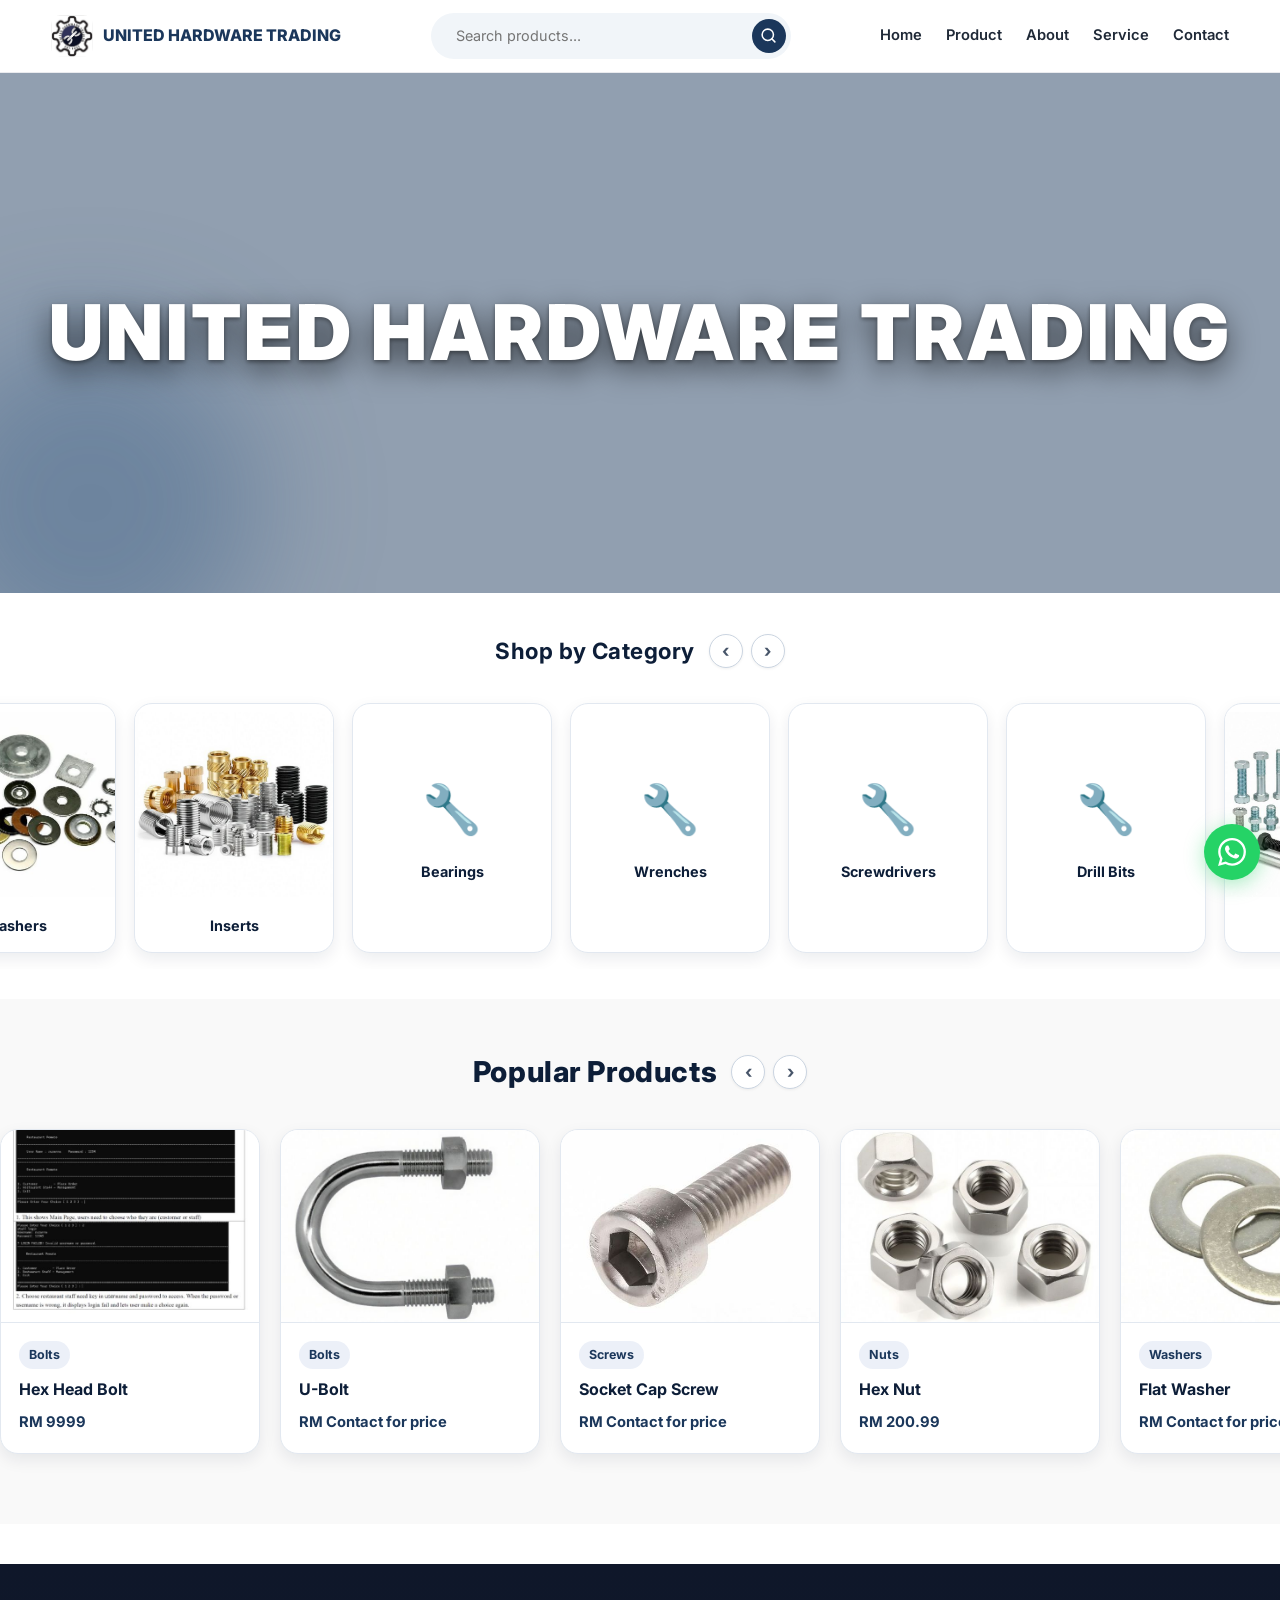
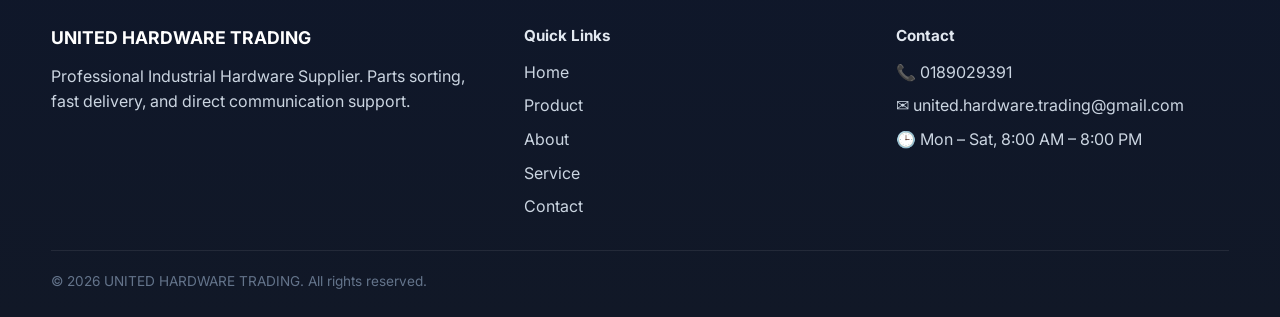
==== commit b40498af: "Add files via upload" ====
--- a/index.html
+++ b/index.html
@@ -1,2300 +1,115 @@
-<!DOCTYPE html>
-<html lang="en">
-<head>
-  <meta charset="UTF-8" />
-  <meta name="viewport" content="width=device-width, initial-scale=1.0, viewport-fit=cover" />
-  <meta name="description" content="UNITED HAREWARE TRADING - Industrial hardware supply, parts sorting, fast delivery support." />
-  <title>UNITED HAREWARE TRADING</title>
-
-  <style>
-    :root{
-      --primary:#0d47a1;
-      --primary2:#1f65d6;
-      --primarySoft:#edf4ff;
-      --dark:#0f172a;
-      --text:#1f2937;
-      --muted:#6b7280;
-      --line:#e5e7eb;
-      --white:#ffffff;
-      --light:#f8fafc;
-      --success:#25d366;
-      --maps:#2563eb;
-      --waze:#06b6d4;
-      --warning:#f59e0b;
-      --shadow-sm:0 6px 16px rgba(0,0,0,.08);
-      --shadow-md:0 14px 32px rgba(0,0,0,.12);
-      --shadow-lg:0 24px 48px rgba(0,0,0,.18);
-      --radius:22px;
-      --radius-sm:14px;
-      --container:1220px;
-      --transition:.28s ease;
-    }
-
-    *{box-sizing:border-box}
-    html{scroll-behavior:smooth}
-    body{
-      margin:0;
-      font-family:"Segoe UI",Arial,Helvetica,sans-serif;
-      color:var(--text);
-      background:var(--white);
-      line-height:1.6;
-      overflow-x:hidden;
-    }
-
-    img{display:block;max-width:100%}
-    a{text-decoration:none;color:inherit}
-    button,input,select,textarea{font:inherit}
-
-    .container{width:min(92%,var(--container));margin:0 auto}
-    .section{padding:88px 0}
-    .section-sm{padding:56px 0}
-    .bg-light{background:linear-gradient(180deg,#f8fbff 0%,#ffffff 100%)}
-
-    .section-head{
-      max-width:860px;
-      margin:0 auto 40px;
-      text-align:center;
-    }
-    .eyebrow{
-      display:inline-flex;
-      align-items:center;
-      gap:8px;
-      padding:8px 14px;
-      border-radius:999px;
-      background:rgba(13,71,161,.08);
-      color:var(--primary);
-      font-size:.9rem;
-      font-weight:800;
-      margin-bottom:12px;
-    }
-    .section-title{
-      margin:0 0 12px;
-      font-size:clamp(1.9rem,3vw,3rem);
-      line-height:1.14;
-      color:var(--dark);
-    }
-    .section-desc{
-      margin:0;
-      color:var(--muted);
-      font-size:1.02rem;
-    }
-
-    .topbar{
-      background:#111827;
-      color:#dbeafe;
-      font-size:.92rem;
-    }
-    .topbar-inner{
-      display:flex;
-      align-items:center;
-      justify-content:space-between;
-      gap:14px;
-      padding:10px 0;
-      flex-wrap:wrap;
-    }
-    .topbar-left,.topbar-right{
-      display:flex;
-      align-items:center;
-      gap:18px;
-      flex-wrap:wrap;
-    }
-    .topbar-link{
-      display:inline-flex;
-      align-items:center;
-      gap:8px;
-      color:#dbeafe;
-      font-weight:600;
-    }
-
-    .navbar{
-      position:sticky;
-      top:0;
-      z-index:1000;
-      background:rgba(255,255,255,.94);
-      backdrop-filter:blur(10px);
-      border-bottom:1px solid rgba(0,0,0,.06);
-    }
-    .nav-inner{
-      min-height:82px;
-      display:flex;
-      align-items:center;
-      justify-content:space-between;
-      gap:16px;
-    }
-    .brand{
-      display:flex;
-      align-items:center;
-      gap:12px;
-      min-width:0;
-    }
-    .brand-logo{
-      width:58px;
-      height:58px;
-      border-radius:16px;
-      overflow:hidden;
-      background:#fff;
-      box-shadow:var(--shadow-sm);
-      border:1px solid var(--line);
-      flex-shrink:0;
-    }
-    .brand-logo img{
-      width:100%;
-      height:100%;
-      object-fit:cover;
-    }
-    .brand-text h1{
-      margin:0;
-      font-size:1.04rem;
-      line-height:1.12;
-      color:var(--primary);
-      white-space:nowrap;
-      overflow:hidden;
-      text-overflow:ellipsis;
-    }
-    .brand-text p{
-      margin:4px 0 0;
-      color:var(--muted);
-      font-size:.82rem;
-    }
-
-    .nav-links{
-      display:flex;
-      align-items:center;
-      gap:20px;
-      flex-wrap:wrap;
-    }
-    .nav-links a{
-      font-weight:700;
-      color:var(--text);
-      position:relative;
-      transition:var(--transition);
-    }
-    .nav-links a:hover{color:var(--primary)}
-    .nav-links a::after{
-      content:"";
-      position:absolute;
-      left:0;bottom:-8px;
-      width:0;height:2px;
-      background:var(--primary);
-      transition:var(--transition);
-    }
-    .nav-links a:hover::after,
-    .nav-links a.active::after{width:100%}
-
-    .nav-actions{
-      display:flex;
-      align-items:center;
-      gap:10px;
-      flex-shrink:0;
-    }
-    .lang-switch{
-      display:flex;
-      border:1px solid var(--line);
-      border-radius:999px;
-      overflow:hidden;
-      background:#fff;
-    }
-    .lang-btn{
-      border:none;
-      background:transparent;
-      padding:9px 14px;
-      font-weight:800;
-      color:var(--muted);
-      cursor:pointer;
-      transition:var(--transition);
-    }
-    .lang-btn.active{
-      background:var(--primary);
-      color:#fff;
-    }
-
-    .btn{
-      display:inline-flex;
-      align-items:center;
-      justify-content:center;
-      gap:10px;
-      border:none;
-      cursor:pointer;
-      border-radius:999px;
-      padding:13px 22px;
-      font-weight:800;
-      transition:var(--transition);
-      min-height:48px;
-      text-align:center;
-    }
-    .btn:hover{transform:translateY(-2px)}
-    .btn-primary{
-      color:#fff;
-      background:linear-gradient(135deg,var(--primary),var(--primary2));
-      box-shadow:var(--shadow-sm);
-    }
-    .btn-outline{
-      color:var(--text);
-      background:#fff;
-      border:1px solid var(--line);
-    }
-    .btn-outline:hover{
-      color:var(--primary);
-      border-color:var(--primary);
-    }
-    .btn-success{
-      color:#fff;
-      background:var(--success);
-      box-shadow:var(--shadow-sm);
-    }
-    .btn-maps{
-      color:#fff;
-      background:var(--maps);
-      box-shadow:var(--shadow-sm);
-    }
-    .btn-waze{
-      color:#fff;
-      background:var(--waze);
-      box-shadow:var(--shadow-sm);
-    }
-
-    .menu-toggle{
-      display:none;
-      width:44px;height:44px;
-      border-radius:12px;
-      border:1px solid var(--line);
-      background:#fff;
-      cursor:pointer;
-      align-items:center;
-      justify-content:center;
-      flex-direction:column;
-      gap:4px;
-    }
-    .menu-toggle span{
-      width:20px;height:2px;background:var(--dark);border-radius:999px;
-    }
-
-    .hero{
-      position:relative;
-      overflow:hidden;
-      color:#fff;
-      background:
-        linear-gradient(rgba(8,48,107,.84),rgba(13,71,161,.80)),
-        url("https://images.unsplash.com/photo-1581093458791-9d42e0f2f0d8?auto=format&fit=crop&w=1400&q=80") center/cover no-repeat;
-      min-height:calc(100svh - 82px);
-      display:flex;
-      align-items:center;
-    }
-    .hero::before,.hero::after{
-      content:"";
-      position:absolute;
-      border-radius:999px;
-      filter:blur(40px);
-      opacity:.28;
-      pointer-events:none;
-    }
-    .hero::before{
-      width:260px;height:260px;background:#60a5fa;top:-60px;right:-40px;
-    }
-    .hero::after{
-      width:340px;height:340px;background:#fbbf24;bottom:-120px;left:-110px;
-    }
-    .hero-grid{
-      position:relative;
-      z-index:1;
-      display:grid;
-      grid-template-columns:1.15fr .85fr;
-      gap:34px;
-      align-items:center;
-      padding:74px 0;
-    }
-    .hero-badges,.hero-actions,.hero-stats{
-      display:flex;
-      gap:12px;
-      flex-wrap:wrap;
-    }
-    .hero-badges{margin-bottom:18px}
-    .hero-badge{
-      background:rgba(255,255,255,.14);
-      border:1px solid rgba(255,255,255,.18);
-      padding:10px 14px;
-      border-radius:999px;
-      font-size:.9rem;
-      font-weight:800;
-    }
-    .hero h2{
-      margin:0 0 18px;
-      font-size:clamp(2.5rem,5vw,4.6rem);
-      line-height:1.04;
-      letter-spacing:-.02em;
-    }
-    .hero p{
-      margin:0 0 24px;
-      color:rgba(255,255,255,.93);
-      font-size:clamp(1rem,1.5vw,1.12rem);
-      max-width:720px;
-    }
-    .hero-stats{margin-top:28px}
-    .hero-stat{
-      min-width:150px;
-      background:rgba(255,255,255,.1);
-      border:1px solid rgba(255,255,255,.14);
-      border-radius:16px;
-      padding:16px;
-    }
-    .hero-stat strong{
-      display:block;
-      font-size:1.6rem;
-      line-height:1;
-      margin-bottom:6px;
-    }
-
-    .hero-panel{
-      background:rgba(255,255,255,.12);
-      border:1px solid rgba(255,255,255,.18);
-      border-radius:24px;
-      padding:24px;
-      backdrop-filter:blur(12px);
-      box-shadow:var(--shadow-lg);
-    }
-    .hero-panel h3{
-      margin:0 0 16px;
-      font-size:1.24rem;
-    }
-    .hero-panel-grid{
-      display:grid;
-      gap:14px;
-    }
-    .hero-panel-item{
-      display:flex;
-      gap:12px;
-      align-items:flex-start;
-    }
-    .hero-panel-icon{
-      width:42px;height:42px;
-      border-radius:14px;
-      background:rgba(255,255,255,.14);
-      display:grid;place-items:center;
-      font-size:1.1rem;
-      flex-shrink:0;
-    }
-    .hero-panel-item strong{
-      display:block;
-      margin-bottom:3px;
-    }
-
-    .grid-2{display:grid;grid-template-columns:repeat(2,minmax(0,1fr));gap:24px}
-    .grid-3{display:grid;grid-template-columns:repeat(3,minmax(0,1fr));gap:24px}
-    .grid-4{display:grid;grid-template-columns:repeat(4,minmax(0,1fr));gap:22px}
-
-    .card{
-      background:#fff;
-      border:1px solid var(--line);
-      border-radius:var(--radius);
-      padding:24px;
-      box-shadow:var(--shadow-sm);
-      transition:var(--transition);
-      height:100%;
-    }
-    .card:hover{
-      transform:translateY(-5px);
-      box-shadow:var(--shadow-md);
-    }
-
-    .about-grid{
-      display:grid;
-      grid-template-columns:1fr 1fr;
-      gap:28px;
-      align-items:stretch;
-    }
-    .about-image{
-      min-height:420px;
-      border-radius:26px;
-      overflow:hidden;
-      background:
-        linear-gradient(rgba(0,0,0,.10),rgba(0,0,0,.18)),
-        url("https://images.unsplash.com/photo-1565043589221-1a6fd9ae45c7?auto=format&fit=crop&w=1200&q=80") center/cover no-repeat;
-      box-shadow:var(--shadow-md);
-    }
-
-    .feature-list{display:grid;gap:14px;margin-top:22px}
-    .feature-item{
-      display:flex;
-      gap:14px;
-      align-items:flex-start;
-      padding:16px;
-      border-radius:14px;
-      background:#f8fbff;
-      border:1px solid #e7eefc;
-    }
-    .feature-icon{
-      width:46px;height:46px;
-      border-radius:14px;
-      background:rgba(13,71,161,.1);
-      color:var(--primary);
-      display:grid;place-items:center;
-      font-weight:900;
-      flex-shrink:0;
-    }
-    .feature-item h4{
-      margin:0 0 5px;
-      font-size:1.04rem;
-    }
-    .feature-item p{
-      margin:0;
-      color:var(--muted);
-    }
-
-    .manager-card{
-      background:linear-gradient(135deg,rgba(13,71,161,.05),rgba(31,101,214,.08));
-      border:1px solid rgba(13,71,161,.12);
-      border-radius:24px;
-      padding:28px;
-      box-shadow:var(--shadow-sm);
-      height:100%;
-    }
-    .manager-head{
-      display:flex;
-      gap:16px;
-      align-items:center;
-      margin-bottom:18px;
-      flex-wrap:wrap;
-    }
-    .manager-avatar{
-      width:86px;height:86px;
-      border-radius:50%;
-      overflow:hidden;
-      background:#fff;
-      box-shadow:var(--shadow-sm);
-      border:1px solid var(--line);
-      flex-shrink:0;
-    }
-    .manager-avatar img{
-      width:100%;
-      height:100%;
-      object-fit:cover;
-    }
-    .manager-head h3{
-      margin:0;
-      font-size:1.35rem;
-    }
-    .manager-role{
-      margin:6px 0 0;
-      color:var(--primary);
-      font-weight:800;
-    }
-    .chip-wrap{
-      display:flex;
-      flex-wrap:wrap;
-      gap:10px;
-      margin-top:18px;
-    }
-    .chip{
-      display:inline-flex;
-      align-items:center;
-      gap:8px;
-      border-radius:999px;
-      padding:10px 14px;
-      background:#fff;
-      border:1px solid var(--line);
-      font-weight:700;
-    }
-
-    .service-card-icon{
-      width:60px;height:60px;
-      border-radius:18px;
-      background:rgba(13,71,161,.1);
-      color:var(--primary);
-      display:grid;place-items:center;
-      font-size:1.35rem;
-      margin-bottom:16px;
-    }
-
-    .quick-action-grid{
-      display:grid;
-      grid-template-columns:repeat(3,minmax(0,1fr));
-      gap:18px;
-      margin-top:24px;
-    }
-    .quick-action-card{
-      min-height:150px;
-      color:#fff;
-      border-radius:20px;
-      padding:22px;
-      position:relative;
-      overflow:hidden;
-      box-shadow:var(--shadow-sm);
-      transition:var(--transition);
-      display:flex;
-      flex-direction:column;
-      justify-content:space-between;
-    }
-    .quick-action-card:hover{
-      transform:translateY(-4px);
-      box-shadow:var(--shadow-md);
-    }
-    .quick-action-card::after{
-      content:"";
-      position:absolute;
-      right:-20px;
-      top:-20px;
-      width:100px;height:100px;
-      border-radius:50%;
-      background:rgba(255,255,255,.12);
-    }
-    .quick-whatsapp{background:linear-gradient(135deg,#1db954,#25d366)}
-    .quick-maps{background:linear-gradient(135deg,#2563eb,#1d4ed8)}
-    .quick-waze{background:linear-gradient(135deg,#06b6d4,#0891b2)}
-    .quick-top{
-      display:flex;
-      gap:12px;
-      align-items:center;
-      position:relative;
-      z-index:1;
-    }
-    .quick-top-icon{
-      width:44px;height:44px;
-      border-radius:14px;
-      display:grid;place-items:center;
-      background:rgba(255,255,255,.16);
-      font-size:1.2rem;
-      flex-shrink:0;
-    }
-    .quick-title{
-      font-size:1.08rem;
-      font-weight:800;
-    }
-    .quick-desc{
-      position:relative;
-      z-index:1;
-      color:rgba(255,255,255,.93);
-      font-size:.95rem;
-      margin-top:12px;
-    }
-    .quick-action{
-      position:relative;
-      z-index:1;
-      margin-top:18px;
-      font-weight:800;
-    }
-
-    .controls{
-      display:grid;
-      grid-template-columns:1.15fr .9fr;
-      gap:16px;
-      margin-bottom:16px;
-    }
-    .control input,.control select{
-      width:100%;
-      min-height:52px;
-      padding:14px 16px;
-      border-radius:16px;
-      border:1px solid var(--line);
-      background:#fff;
-      outline:none;
-      transition:var(--transition);
-    }
-    .control input:focus,.control select:focus{
-      border-color:var(--primary);
-      box-shadow:0 0 0 4px rgba(13,71,161,.08);
-    }
-
-    .products-topbar{
-      display:flex;
-      justify-content:space-between;
-      align-items:center;
-      gap:16px;
-      flex-wrap:wrap;
-      margin-bottom:18px;
-    }
-    .product-meta-text{
-      color:var(--muted);
-      font-weight:700;
-    }
-
-    .products-grid{
-      display:grid;
-      grid-template-columns:repeat(4,minmax(0,1fr));
-      gap:22px;
-    }
-    .product-card{
-      background:#fff;
-      border:1px solid var(--line);
-      border-radius:20px;
-      overflow:hidden;
-      box-shadow:var(--shadow-sm);
-      transition:var(--transition);
-      display:flex;
-      flex-direction:column;
-      min-height:100%;
-    }
-    .product-card:hover{
-      transform:translateY(-6px) scale(1.01);
-      box-shadow:var(--shadow-md);
-    }
-    .product-img-wrap{
-      aspect-ratio:4/3;
-      overflow:hidden;
-      background:linear-gradient(180deg,#eef5ff 0%,#f8fbff 100%);
-      border-bottom:1px solid var(--line);
-    }
-    .product-img{
-      width:100%;
-      height:100%;
-      object-fit:cover;
-      transition:transform .4s ease;
-    }
-    .product-card:hover .product-img{transform:scale(1.05)}
-    .product-body{
-      padding:18px;
-      display:flex;
-      flex-direction:column;
-      gap:12px;
-      flex:1;
-    }
-    .product-category{
-      display:inline-flex;
-      align-items:center;
-      padding:7px 12px;
-      border-radius:999px;
-      background:rgba(13,71,161,.08);
-      color:var(--primary);
-      font-size:.82rem;
-      font-weight:800;
-      width:max-content;
-    }
-    .product-title{
-      margin:0;
-      font-size:1.05rem;
-      line-height:1.35;
-      color:var(--dark);
-    }
-    .product-desc{
-      margin:0;
-      color:var(--muted);
-      font-size:.95rem;
-      flex:1;
-    }
-    .product-actions{
-      display:flex;
-      gap:10px;
-      flex-wrap:wrap;
-      margin-top:auto;
-    }
-
-    .product-more-wrap{
-      margin-top:28px;
-      text-align:center;
-    }
-
-    .empty-state{
-      display:none;
-      text-align:center;
-      padding:36px;
-      border:1px dashed var(--line);
-      border-radius:18px;
-      color:var(--muted);
-      background:#fff;
-      margin-top:20px;
-    }
-
-    .contact-grid{
-      display:grid;
-      grid-template-columns:1.05fr .95fr;
-      gap:26px;
-      align-items:stretch;
-    }
-    .contact-card,.map-card{
-      background:#fff;
-      border:1px solid var(--line);
-      border-radius:24px;
-      padding:26px;
-      box-shadow:var(--shadow-sm);
-      height:100%;
-    }
-    .contact-list{
-      display:grid;
-      gap:14px;
-      margin-top:18px;
-    }
-    .contact-item{
-      display:flex;
-      gap:14px;
-      align-items:flex-start;
-      padding:14px 0;
-      border-bottom:1px solid #eef2f7;
-    }
-    .contact-item:last-child{border-bottom:none}
-    .contact-icon{
-      width:44px;height:44px;
-      border-radius:14px;
-      background:rgba(13,71,161,.1);
-      color:var(--primary);
-      display:grid;place-items:center;
-      flex-shrink:0;
-      font-size:1.12rem;
-    }
-    .contact-item strong{
-      display:block;
-      margin-bottom:4px;
-    }
-    .contact-item span,.contact-item a{
-      color:var(--muted);
-      word-break:break-word;
-    }
-
-    .contact-action-row{
-      display:flex;
-      gap:12px;
-      flex-wrap:wrap;
-      margin-top:20px;
-    }
-
-    .info-box{
-      margin-top:20px;
-      padding:18px;
-      border-radius:18px;
-      background:#f8fbff;
-      border:1px solid #e7eefc;
-    }
-    .info-box h4{
-      margin:0 0 10px;
-    }
-    .info-box p{
-      margin:0;
-      color:var(--muted);
-    }
-
-    .map-frame{
-      border-radius:18px;
-      overflow:hidden;
-      border:1px solid var(--line);
-      min-height:360px;
-      background:#f1f5f9;
-    }
-    .map-frame iframe{
-      width:100%;
-      min-height:360px;
-      border:0;
-    }
-
-    .footer{
-      background:linear-gradient(180deg,#0f172a 0%,#111827 100%);
-      color:#dbeafe;
-      padding:70px 0 28px;
-      margin-top:24px;
-    }
-    .footer-grid{
-      display:grid;
-      grid-template-columns:1.2fr .8fr .8fr 1fr;
-      gap:24px;
-      margin-bottom:26px;
-    }
-    .footer h3,.footer h4{
-      margin-top:0;
-      color:#fff;
-    }
-    .footer p,.footer li,.footer a{
-      color:#cbd5e1;
-    }
-    .footer ul{
-      list-style:none;
-      padding:0;
-      margin:0;
-      display:grid;
-      gap:10px;
-    }
-    .footer-bottom{
-      padding-top:20px;
-      border-top:1px solid rgba(255,255,255,.08);
-      display:flex;
-      justify-content:space-between;
-      gap:16px;
-      flex-wrap:wrap;
-      color:#94a3b8;
-      font-size:.94rem;
-    }
-
-    .floating-whatsapp{
-      position:fixed;
-      right:18px;
-      bottom:18px;
-      z-index:1200;
-      width:62px;height:62px;
-      border-radius:50%;
-      display:grid;place-items:center;
-      background:var(--success);
-      color:#fff;
-      box-shadow:var(--shadow-lg);
-      transition:var(--transition);
-      font-size:1.5rem;
-    }
-    .floating-whatsapp:hover{
-      transform:translateY(-4px) scale(1.04);
-    }
-
-    .modal{
-      position:fixed;
-      inset:0;
-      background:rgba(15,23,42,.62);
-      display:none;
-      align-items:center;
-      justify-content:center;
-      z-index:2000;
-      padding:20px;
-    }
-    .modal.show{display:flex}
-    .modal-content{
-      width:min(980px,100%);
-      background:#fff;
-      border-radius:24px;
-      overflow:hidden;
-      box-shadow:var(--shadow-lg);
-      max-height:92vh;
-      overflow-y:auto;
-      position:relative;
-    }
-    .modal-close{
-      position:absolute;
-      top:14px;right:14px;
-      width:44px;height:44px;
-      border:none;
-      border-radius:50%;
-      background:rgba(255,255,255,.92);
-      box-shadow:var(--shadow-sm);
-      cursor:pointer;
-      font-size:1.2rem;
-      z-index:2;
-    }
-    .modal-grid{
-      display:grid;
-      grid-template-columns:1fr 1fr;
-      min-height:100%;
-    }
-    .modal-image-wrap{
-      background:linear-gradient(180deg,#eef5ff 0%,#f8fbff 100%);
-      min-height:320px;
-    }
-    .modal-image{
-      width:100%;
-      height:100%;
-      min-height:320px;
-      object-fit:cover;
-    }
-    .modal-body{padding:32px}
-    .modal-category{
-      display:inline-block;
-      background:rgba(13,71,161,.08);
-      color:var(--primary);
-      padding:8px 12px;
-      border-radius:999px;
-      font-size:.85rem;
-      font-weight:800;
-      margin-bottom:12px;
-    }
-    .modal-body h3{
-      margin:0 0 12px;
-      font-size:1.8rem;
-      line-height:1.2;
-      color:var(--dark);
-    }
-    .modal-body p{
-      margin:0 0 14px;
-      color:var(--muted);
-    }
-    .modal-specs{
-      display:grid;
-      gap:12px;
-      margin:18px 0;
-    }
-    .modal-spec{
-      padding:14px;
-      border-radius:14px;
-      background:#f8fbff;
-      border:1px solid #e7eefc;
-    }
-    .modal-spec strong{
-      display:block;
-      margin-bottom:4px;
-      color:var(--dark);
-    }
-    .modal-actions{
-      display:flex;
-      gap:12px;
-      flex-wrap:wrap;
-      margin-top:22px;
-    }
-
-    [data-reveal]{
-      opacity:0;
-      transform:translateY(24px);
-      transition:.7s ease;
-    }
-    [data-reveal].revealed{
-      opacity:1;
-      transform:translateY(0);
-    }
-
-    @media (max-width:1199px){
-      .hero-grid,.about-grid,.contact-grid,.modal-grid{
-        grid-template-columns:1fr;
-      }
-      .products-grid{
-        grid-template-columns:repeat(3,minmax(0,1fr));
-      }
-      .grid-4,.quick-action-grid{
-        grid-template-columns:repeat(2,minmax(0,1fr));
-      }
-      .footer-grid{
-        grid-template-columns:repeat(2,minmax(0,1fr));
-      }
-    }
-
-    @media (max-width:991px){
-      .nav-links{
-        position:fixed;
-        top:82px;
-        left:0;right:0;
-        background:#fff;
-        border-bottom:1px solid var(--line);
-        box-shadow:var(--shadow-md);
-        padding:18px 4%;
-        display:none;
-        flex-direction:column;
-        align-items:flex-start;
-        gap:14px;
-      }
-      .nav-links.show{display:flex}
-      .menu-toggle{display:inline-flex}
-      .nav-actions .btn-primary{display:none}
-      .products-grid{grid-template-columns:repeat(2,minmax(0,1fr))}
-      .controls{grid-template-columns:1fr}
-      .quick-action-grid{grid-template-columns:1fr}
-      .grid-3{grid-template-columns:1fr}
-    }
-
-    @media (max-width:767px){
-      .section{padding:72px 0}
-      .hero{min-height:auto}
-      .hero-grid{padding:56px 0}
-      .topbar-inner,.topbar-left,.topbar-right,.hero-actions,.hero-stats,.product-actions,.footer-bottom,.contact-action-row{
-        flex-direction:column;
-        align-items:stretch;
-      }
-      .grid-2,.grid-4,.footer-grid,.products-grid{
-        grid-template-columns:1fr;
-      }
-      .btn{width:100%}
-      .lang-switch{width:100%}
-      .lang-btn{flex:1}
-      .modal-body{padding:22px}
-      .modal-content{border-radius:18px}
-      .modal-image{min-height:240px}
-      .map-frame iframe{min-height:280px}
-      .chip-wrap{flex-direction:column}
-    }
-
-    @media (max-width:479px){
-      .container{width:min(94%,var(--container))}
-      .brand-text h1{font-size:.94rem}
-      .brand-text p{font-size:.78rem}
-      .manager-avatar{width:74px;height:74px}
-      .floating-whatsapp{
-        right:14px;bottom:14px;
-        width:56px;height:56px;
-      }
-    }
-  </style>
-</head>
-<body>
-
-  <div class="topbar">
-    <div class="container topbar-inner">
-      <div class="topbar-left">
-        <a href="tel:+60189029391" class="topbar-link">📞 0189029391</a>
-        <a href="mailto:united.hardware.trading@gmail.com" class="topbar-link">✉ united.hardware.trading@gmail.com</a>
-      </div>
-      <div class="topbar-right">
-        <span data-i18n="topbarText">Industrial Hardware Supply • Parts Sorting • Fast Delivery</span>
-      </div>
-    </div>
-  </div>
-
-  <header class="navbar">
-    <div class="container nav-inner">
-      <a href="#home" class="brand">
-        <div class="brand-logo">
-          <img src="logo.jpeg" alt="UNITED HARDWARE TRADING logo">
-        </div>
-        <div class="brand-text">
-          <h1>UNITED HARDWARE TRADING</h1>
-          <p data-i18n="brandSubtitle">Professional Industrial Hardware Supplier</p>
-        </div>
-      </a>
-
-      <nav class="nav-links" id="navLinks">
-        <a href="#home" class="active" data-nav="home">Home</a>
-        <a href="#about" data-nav="about">About</a>
-        <a href="#services" data-nav="services">Services</a>
-        <a href="#products" data-nav="products">Products</a>
-        <a href="#contact" data-nav="contact">Contact</a>
-      </nav>
-
-      <div class="nav-actions">
-        <div class="lang-switch">
-          <button class="lang-btn active" data-lang="en">EN</button>
-          <button class="lang-btn" data-lang="zh">中文</button>
-        </div>
-
-        <a
-          href="https://wa.me/60189029391?text=Hello%2C%20I%20would%20like%20to%20request%20a%20quotation."
-          class="btn btn-primary"
-          target="_blank"
-          rel="noopener"
-        >
-          <span>💬</span>
-          <span data-i18n="navQuoteBtn">Get Quote</span>
-        </a>
-
-        <button class="menu-toggle" id="menuToggle" aria-label="Open menu">
-          <span></span><span></span><span></span>
-        </button>
-      </div>
-    </div>
-  </header>
-
-  <section class="hero" id="home">
-    <div class="container hero-grid">
-      <div data-reveal>
-        <div class="hero-badges">
-          <span class="hero-badge" data-i18n="heroBadge1">Established 2023</span>
-          <span class="hero-badge" data-i18n="heroBadge2">100+ Hardware Products</span>
-          <span class="hero-badge" data-i18n="heroBadge3">Fast Delivery Support</span>
-        </div>
-
-        <h2 data-i18n="heroTitle">Reliable Industrial Hardware Supply With Fast Delivery Support</h2>
-        <p data-i18n="heroDesc">
-          UNITED HAREWARE TRADING provides industrial hardware products, parts sorting services,
-          quotation support, and fast customer communication through WhatsApp, email, Google Maps,
-          and Waze navigation.
-        </p>
-
-        <div class="hero-actions">
-          <a href="#products" class="btn btn-primary">
-            <span>🧰</span>
-            <span data-i18n="heroBtn1">View Products</span>
-          </a>
-
-          <a
-            href="https://wa.me/60189029391?text=Hello%2C%20I%20would%20like%20to%20request%20a%20quotation."
-            class="btn btn-success"
-            target="_blank"
-            rel="noopener"
-          >
-            <span>💬</span>
-            <span data-i18n="heroBtn2">Request Quotation</span>
-          </a>
-
-          <a href="#contact" class="btn btn-outline">
-            <span>📍</span>
-            <span data-i18n="heroBtn3">Contact Us</span>
-          </a>
-        </div>
-
-        <div class="hero-stats">
-          <div class="hero-stat">
-            <strong>100+</strong>
-            <span data-i18n="heroStat1">Product Types</span>
-          </div>
-          <div class="hero-stat">
-            <strong>2023</strong>
-            <span data-i18n="heroStat2">Established</span>
-          </div>
-          <div class="hero-stat">
-            <strong>Fast</strong>
-            <span data-i18n="heroStat3">Delivery Service</span>
-          </div>
-        </div>
-      </div>
-
-      <div class="hero-panel" data-reveal>
-        <h3 data-i18n="heroPanelTitle">What We Provide</h3>
-        <div class="hero-panel-grid">
-          <div class="hero-panel-item">
-            <div class="hero-panel-icon">🧰</div>
-            <div>
-              <strong data-i18n="heroPanel1Title">Industrial Hardware Supply</strong>
-              <span data-i18n="heroPanel1Desc">A wide range of hardware products for industrial and general use.</span>
-            </div>
-          </div>
-
-          <div class="hero-panel-item">
-            <div class="hero-panel-icon">🗂</div>
-            <div>
-              <strong data-i18n="heroPanel2Title">Parts Sorting</strong>
-              <span data-i18n="heroPanel2Desc">Practical support for sorting and handling components more efficiently.</span>
-            </div>
-          </div>
-
-          <div class="hero-panel-item">
-            <div class="hero-panel-icon">🚚</div>
-            <div>
-              <strong data-i18n="heroPanel3Title">Fast Delivery</strong>
-              <span data-i18n="heroPanel3Desc">Support for quicker product delivery arrangements when needed.</span>
-            </div>
-          </div>
-
-          <div class="hero-panel-item">
-            <div class="hero-panel-icon">📲</div>
-            <div>
-              <strong data-i18n="heroPanel4Title">Easy Contact</strong>
-              <span data-i18n="heroPanel4Desc">WhatsApp, email, Google Maps, and Waze for faster access.</span>
-            </div>
-          </div>
-        </div>
-      </div>
-    </div>
-  </section>
-
-  <section class="section bg-light" id="about">
-    <div class="container">
-      <div class="section-head" data-reveal>
-        <span class="eyebrow" data-i18n="aboutEyebrow">About Us</span>
-        <h2 class="section-title" data-i18n="aboutTitle">Industrial Hardware Supply And Practical Customer Support</h2>
-        <p class="section-desc" data-i18n="aboutDesc">
-          UNITED HAREWARE TRADING is a hardware supply company established in 2023, providing industrial hardware products, parts sorting services, and fast delivery support.
-        </p>
-      </div>
-
-      <div class="about-grid">
-        <div class="about-image" data-reveal aria-label="Company image"></div>
-
-        <div class="card" data-reveal>
-          <h3 data-i18n="aboutCardTitle">Company Overview</h3>
-          <p data-i18n="aboutText1">We specialize in the supply of industrial hardware products such as screws, bolts, nuts, washers, inserts, bearings, drill bits, screwdrivers, and wrenches.</p>
-          <p data-i18n="aboutText2">Besides product supply, we also provide parts sorting support and fast delivery service to help customers improve efficiency and receive products more conveniently.</p>
-          <p data-i18n="aboutText3">Our website is designed to help customers explore products easily, understand our services, and contact us quickly through WhatsApp, email, Google Maps, and Waze.</p>
-
-          <div class="feature-list">
-            <div class="feature-item">
-              <div class="feature-icon">📦</div>
-              <div>
-                <h4 data-i18n="aboutFeature1Title">Wide Product Range</h4>
-                <p data-i18n="aboutFeature1Desc">Industrial hardware products for different applications and customer needs.</p>
-              </div>
-            </div>
-            <div class="feature-item">
-              <div class="feature-icon">🗂</div>
-              <div>
-                <h4 data-i18n="aboutFeature2Title">Parts Sorting Service</h4>
-                <p data-i18n="aboutFeature2Desc">Support for organizing and handling small parts more efficiently.</p>
-              </div>
-            </div>
-            <div class="feature-item">
-              <div class="feature-icon">🚚</div>
-              <div>
-                <h4 data-i18n="aboutFeature3Title">Fast Delivery Support</h4>
-                <p data-i18n="aboutFeature3Desc">Practical delivery arrangements to support urgent customer requirements.</p>
-              </div>
-            </div>
-          </div>
-        </div>
-      </div>
-
-      <div class="section-sm"></div>
-
-      <div class="grid-2">
-        <div class="card" data-reveal>
-          <h3 data-i18n="objectiveTitle">Our Business Objectives</h3>
-          <div class="feature-list">
-            <div class="feature-item">
-              <div class="feature-icon">✓</div>
-              <div>
-                <h4 data-i18n="objective1Title">Build Customer Trust</h4>
-                <p data-i18n="objective1Desc">Present a professional company image through a clear and reliable website.</p>
-              </div>
-            </div>
-            <div class="feature-item">
-              <div class="feature-icon">✓</div>
-              <div>
-                <h4 data-i18n="objective2Title">Display Products Clearly</h4>
-                <p data-i18n="objective2Desc">Organize hardware products with better structure, search, and category filters.</p>
-              </div>
-            </div>
-            <div class="feature-item">
-              <div class="feature-icon">✓</div>
-              <div>
-                <h4 data-i18n="objective3Title">Provide Easy Contact</h4>
-                <p data-i18n="objective3Desc">Allow customers to contact us directly through WhatsApp, email, and phone.</p>
-              </div>
-            </div>
-            <div class="feature-item">
-              <div class="feature-icon">✓</div>
-              <div>
-                <h4 data-i18n="objective4Title">Improve Customer Access</h4>
-                <p data-i18n="objective4Desc">Make navigation easier through Google Maps and Waze support.</p>
-              </div>
-            </div>
-          </div>
-        </div>
-
-        <div class="manager-card" data-reveal>
-          <div class="manager-head">
-            <div class="manager-avatar">
-              <img src="logo.png" alt="Company logo">
-            </div>
-            <div>
-              <h3 data-i18n="managerName">William Yong</h3>
-              <p class="manager-role" data-i18n="managerRole">General Manager</p>
-            </div>
-          </div>
-
-          <p data-i18n="managerDesc1">William Yong is the main person in charge of customer enquiries, quotation support, and business communication.</p>
-          <p data-i18n="managerDesc2">Customers can contact him directly for hardware product enquiries, quotation requests, delivery arrangements, and service support.</p>
-
-          <div class="chip-wrap">
-            <span class="chip">📞 0189029391</span>
-            <span class="chip">✉ united.hardware.trading@gmail.com</span>
-            <span class="chip" data-i18n="managerChip">Direct Business Contact</span>
-          </div>
-        </div>
-      </div>
-    </div>
-  </section>
-
-  <section class="section" id="services">
-    <div class="container">
-      <div class="section-head" data-reveal>
-        <span class="eyebrow" data-i18n="servicesEyebrow">Our Services</span>
-        <h2 class="section-title" data-i18n="servicesTitle">Products, Sorting Support, Fast Delivery, And Direct Enquiry</h2>
-        <p class="section-desc" data-i18n="servicesDesc">
-          We focus on practical service support so customers can get information, quotation, and delivery assistance more quickly.
-        </p>
-      </div>
-
-      <div class="grid-4">
-        <div class="card" data-reveal>
-          <div class="service-card-icon">🧰</div>
-          <h3 data-i18n="service1Title">Hardware Supply</h3>
-          <p data-i18n="service1Desc">A wide range of industrial hardware products including screws, bolts, nuts, washers, bearings, inserts, drill bits, and tools.</p>
-        </div>
-
-        <div class="card" data-reveal>
-          <div class="service-card-icon">🗂</div>
-          <h3 data-i18n="service2Title">Parts Sorting</h3>
-          <p data-i18n="service2Desc">Support for sorting, organizing, and handling small parts to improve working efficiency.</p>
-        </div>
-
-        <div class="card" data-reveal>
-          <div class="service-card-icon">🚚</div>
-          <h3 data-i18n="service3Title">Fast Delivery</h3>
-          <p data-i18n="service3Desc">Quick delivery support to help customers receive hardware products more conveniently.</p>
-        </div>
-
-        <div class="card" data-reveal>
-          <div class="service-card-icon">💬</div>
-          <h3 data-i18n="service4Title">Quotation Support</h3>
-          <p data-i18n="service4Desc">Customers can request quotations directly through WhatsApp or email for faster response.</p>
-        </div>
-      </div>
-
-      <div class="quick-action-grid" data-reveal>
-        <a class="quick-action-card quick-whatsapp" href="https://wa.me/60189029391?text=Hello%2C%20I%20would%20like%20to%20ask%20about%20your%20hardware%20products." target="_blank" rel="noopener">
-          <div>
-            <div class="quick-top">
-              <div class="quick-top-icon">💬</div>
-              <div class="quick-title" data-i18n="quickWhatsAppTitle">WhatsApp Us</div>
-            </div>
-            <div class="quick-desc" data-i18n="quickWhatsAppDesc">Fast enquiry and quotation support through direct WhatsApp contact.</div>
-          </div>
-          <div class="quick-action" data-i18n="quickWhatsAppAction">Open WhatsApp</div>
-        </a>
-
-        <a class="quick-action-card quick-maps" href="https://www.google.com/maps/search/united+hardware+trading+malaysia" target="_blank" rel="noopener">
-          <div>
-            <div class="quick-top">
-              <div class="quick-top-icon">🗺</div>
-              <div class="quick-title" data-i18n="quickMapsTitle">Google Maps</div>
-            </div>
-            <div class="quick-desc" data-i18n="quickMapsDesc">Open navigation with Google Maps for easier route planning.</div>
-          </div>
-          <div class="quick-action" data-i18n="quickMapsAction">Open Maps</div>
-        </a>
-
-        <a class="quick-action-card quick-waze" href="https://waze.com/ul" target="_blank" rel="noopener">
-          <div>
-            <div class="quick-top">
-              <div class="quick-top-icon">📍</div>
-              <div class="quick-title" data-i18n="quickWazeTitle">Waze</div>
-            </div>
-            <div class="quick-desc" data-i18n="quickWazeDesc">Use Waze for practical driving navigation and route guidance.</div>
-          </div>
-          <div class="quick-action" data-i18n="quickWazeAction">Open Waze</div>
-        </a>
-      </div>
-    </div>
-  </section>
-
-  <section class="section bg-light" id="products">
-    <div class="container">
-      <div class="section-head" data-reveal>
-        <span class="eyebrow" data-i18n="productsEyebrow">Product Catalog</span>
-        <h2 class="section-title" data-i18n="productsTitle">Explore Our Hardware Products</h2>
-        <p class="section-desc" data-i18n="productsDesc">
-          Browse hardware products by keyword and category. Featured products are shown first, and more products can be expanded below.
-        </p>
-      </div>
-
-      <div class="controls" data-reveal>
-        <div class="control">
-          <input type="text" id="searchInput" placeholder="Search products..." data-i18n-placeholder="searchPlaceholder" aria-label="Search products" />
-        </div>
-        <div class="control">
-          <select id="categoryFilter" aria-label="Category filter">
-            <option value="all">All Categories</option>
-          </select>
-        </div>
-      </div>
-
-      <div class="products-topbar" data-reveal>
-        <div class="product-meta-text" id="productMetaText">Showing featured products</div>
-      </div>
-
-      <div class="products-grid" id="productsGrid"></div>
-
-      <div class="empty-state" id="emptyState">
-        <h3 data-i18n="emptyTitle">No products found</h3>
-        <p data-i18n="emptyDesc">Please try another keyword or choose another filter.</p>
-      </div>
-
-      <div class="product-more-wrap" data-reveal>
-        <button class="btn btn-outline" id="toggleMoreBtn">
-          <span>＋</span>
-          <span data-i18n="moreBtn">More Products</span>
-        </button>
-      </div>
-    </div>
-  </section>
-
-  <section class="section" id="contact">
-    <div class="container">
-      <div class="section-head" data-reveal>
-        <span class="eyebrow" data-i18n="contactEyebrow">Contact Us</span>
-        <h2 class="section-title" data-i18n="contactTitle">Get In Touch For Product Enquiry, Quotation, And Delivery Support</h2>
-        <p class="section-desc" data-i18n="contactDesc">
-          Contact us directly through WhatsApp, phone, email, Google Maps, and Waze.
-        </p>
-      </div>
-
-      <div class="contact-grid">
-        <div class="contact-card" data-reveal>
-          <h3 data-i18n="contactCardTitle">Company Information</h3>
-
-          <div class="contact-list">
-            <div class="contact-item">
-              <div class="contact-icon">🏢</div>
-              <div>
-                <strong data-i18n="contactCompanyLabel">Company</strong>
-                <span>UNITED HAREWARE TRADING</span>
-              </div>
-            </div>
-
-            <div class="contact-item">
-              <div class="contact-icon">👤</div>
-              <div>
-                <strong data-i18n="contactPersonLabel">Person in Charge</strong>
-                <span>William Yong — General Manager</span>
-              </div>
-            </div>
-
-            <div class="contact-item">
-              <div class="contact-icon">📞</div>
-              <div>
-                <strong data-i18n="contactPhoneLabel">Phone / WhatsApp</strong>
-                <a href="tel:+60189029391">0189029391</a>
-              </div>
-            </div>
-
-            <div class="contact-item">
-              <div class="contact-icon">✉</div>
-              <div>
-                <strong data-i18n="contactEmailLabel">Email</strong>
-                <a href="mailto:united.hardware.trading@gmail.com">united.hardware.trading@gmail.com</a>
-              </div>
-            </div>
-
-            <div class="contact-item">
-              <div class="contact-icon">🕒</div>
-              <div>
-                <strong data-i18n="contactHoursLabel">Business Hours</strong>
-                <span data-i18n="contactHoursText">Monday – Saturday | 8:00 AM – 8:00 PM</span>
-              </div>
-            </div>
-
-            <div class="contact-item">
-              <div class="contact-icon">📍</div>
-              <div>
-                <strong data-i18n="contactLocationLabel">Location</strong>
-                <span data-i18n="contactLocationText">Please update with your full company address if needed.</span>
-              </div>
-            </div>
-          </div>
-
-          <div class="contact-action-row">
-            <a href="https://wa.me/60189029391?text=Hello%2C%20I%20would%20like%20to%20ask%20about%20your%20hardware%20products." target="_blank" rel="noopener" class="btn btn-success">
-              <span>💬</span>
-              <span data-i18n="contactBtn1">WhatsApp Us</span>
-            </a>
-
-            <a href="mailto:united.hardware.trading@gmail.com?subject=Hardware%20Product%20Enquiry" class="btn btn-primary">
-              <span>✉</span>
-              <span data-i18n="contactBtn2">Send Email</span>
-            </a>
-
-            <a href="https://www.google.com/maps/search/united+hardware+trading+malaysia" target="_blank" rel="noopener" class="btn btn-maps">
-              <span>🗺</span>
-              <span data-i18n="contactBtn3">Google Maps</span>
-            </a>
-
-            <a href="https://waze.com/ul" target="_blank" rel="noopener" class="btn btn-waze">
-              <span>📍</span>
-              <span data-i18n="contactBtn4">Waze</span>
-            </a>
-          </div>
-
-          <div class="info-box">
-            <h4 data-i18n="quoteBoxTitle">Quotation & Delivery</h4>
-            <p data-i18n="quoteBoxDesc">Customers can request product quotations and discuss delivery arrangements directly through WhatsApp or email for faster communication.</p>
-          </div>
-        </div>
-
-        <div class="map-card" data-reveal>
-          <h3 data-i18n="mapTitle">Location & Navigation</h3>
-          <div class="map-frame">
-            <iframe
-              title="Google Map"
-              loading="lazy"
-              referrerpolicy="no-referrer-when-downgrade"
-              src="https://www.google.com/maps?q=Malaysia&z=6&output=embed">
-            </iframe>
-          </div>
-
-          <div class="info-box">
-            <h4 data-i18n="mapNoteTitle">Navigation Note</h4>
-            <p data-i18n="mapNoteDesc">You can replace the destination with your exact company address later for more accurate navigation.</p>
-          </div>
-        </div>
-      </div>
-    </div>
-  </section>
-
-  <footer class="footer">
-    <div class="container">
-      <div class="footer-grid">
-        <div>
-          <h3>UNITED HAREWARE TRADING</h3>
-          <p data-i18n="footerDesc">A professional industrial hardware supplier website focused on product visibility, direct communication, parts sorting support, and fast delivery service.</p>
-        </div>
-
-        <div>
-          <h4 data-i18n="footerLinksTitle">Quick Links</h4>
-          <ul>
-            <li><a href="#home" data-i18n="footerLink1">Home</a></li>
-            <li><a href="#about" data-i18n="footerLink2">About</a></li>
-            <li><a href="#services" data-i18n="footerLink3">Services</a></li>
-            <li><a href="#products" data-i18n="footerLink4">Products</a></li>
-          </ul>
-        </div>
-
-        <div>
-          <h4 data-i18n="footerServicesTitle">Categories</h4>
-          <ul>
-            <li data-i18n="footerCat1">Screws</li>
-            <li data-i18n="footerCat2">Bolts</li>
-            <li data-i18n="footerCat3">Washers</li>
-            <li data-i18n="footerCat4">Inserts</li>
-          </ul>
-        </div>
-
-        <div>
-          <h4 data-i18n="footerContactTitle">Contact</h4>
-          <ul>
-            <li>William Yong</li>
-            <li>0189029391</li>
-            <li>united.hardware.trading@gmail.com</li>
-            <li data-i18n="footerHours">Mon – Sat, 9:00 AM – 6:00 PM</li>
-          </ul>
-        </div>
-      </div>
-
-      <div class="footer-bottom">
-        <span data-i18n="footerCopy">© 2026 UNITED HAREWARE TRADING. All rights reserved.</span>
-        <span data-i18n="footerNote">Industrial Hardware Supply • Fast Delivery • Responsive Website</span>
-      </div>
-    </div>
-  </footer>
-
-  <a
-    class="floating-whatsapp"
-    href="https://wa.me/60189029391?text=Hello%2C%20I%20would%20like%20to%20ask%20about%20your%20hardware%20products."
-    target="_blank"
-    rel="noopener"
-    title="WhatsApp"
-    aria-label="WhatsApp"
-  >💬</a>
-
-  <div class="modal" id="productModal" aria-hidden="true">
-    <div class="modal-content" role="dialog" aria-modal="true" aria-labelledby="modalProductTitle">
-      <button class="modal-close" id="modalClose" aria-label="Close">✕</button>
-      <div class="modal-grid">
-        <div class="modal-image-wrap">
-          <img id="modalImage" class="modal-image" src="" alt="Product image">
-        </div>
-        <div class="modal-body">
-          <span class="modal-category" id="modalCategory">Category</span>
-          <h3 id="modalProductTitle">Product Name</h3>
-          <p id="modalDescription">Description</p>
-
-          <div class="modal-specs">
-            <div class="modal-spec">
-              <strong data-i18n="modalSpec1Label">Application</strong>
-              <span id="modalApplication">-</span>
-            </div>
-            <div class="modal-spec">
-              <strong data-i18n="modalSpec2Label">Material / Type</strong>
-              <span id="modalMaterial">-</span>
-            </div>
-            <div class="modal-spec">
-              <strong data-i18n="modalSpec3Label">Service Note</strong>
-              <span id="modalServiceNote">Quotation, availability, and delivery arrangements can be discussed directly with our team.</span>
-            </div>
-          </div>
-
-          <div class="modal-actions">
-            <a id="modalWhatsappBtn" href="#" class="btn btn-success" target="_blank" rel="noopener">
-              <span>💬</span>
-              <span data-i18n="requestQuotation">Request Quotation</span>
-            </a>
-            <a id="modalEmailBtn" href="#" class="btn btn-primary">
-              <span>✉</span>
-              <span data-i18n="modalEmailButton">Email Enquiry</span>
-            </a>
-          </div>
-        </div>
-      </div>
-    </div>
-  </div>
-
-  <script>
-    let currentLang = "en";
-    let expandedProducts = false;
-    const featuredCount = 8;
-
-    const translations = {
-      en: {
-        topbarText: "Industrial Hardware Supply • Parts Sorting • Fast Delivery",
-        brandSubtitle: "Professional Industrial Hardware Supplier",
-        navQuoteBtn: "Get Quote",
-
-        heroBadge1: "Established 2023",
-        heroBadge2: "100+ Hardware Products",
-        heroBadge3: "Fast Delivery Support",
-        heroTitle: "Reliable Industrial Hardware Supply With Fast Delivery Support",
-        heroDesc: "UNITED HAREWARE TRADING provides industrial hardware products, parts sorting services, quotation support, and fast customer communication through WhatsApp, email, Google Maps, and Waze navigation.",
-        heroBtn1: "View Products",
-        heroBtn2: "Request Quotation",
-        heroBtn3: "Contact Us",
-        heroStat1: "Product Types",
-        heroStat2: "Established",
-        heroStat3: "Delivery Service",
-        heroPanelTitle: "What We Provide",
-        heroPanel1Title: "Industrial Hardware Supply",
-        heroPanel1Desc: "A wide range of hardware products for industrial and general use.",
-        heroPanel2Title: "Parts Sorting",
-        heroPanel2Desc: "Practical support for sorting and handling components more efficiently.",
-        heroPanel3Title: "Fast Delivery",
-        heroPanel3Desc: "Support for quicker product delivery arrangements when needed.",
-        heroPanel4Title: "Easy Contact",
-        heroPanel4Desc: "WhatsApp, email, Google Maps, and Waze for faster access.",
-
-        aboutEyebrow: "About Us",
-        aboutTitle: "Industrial Hardware Supply And Practical Customer Support",
-        aboutDesc: "UNITED HAREWARE TRADING is a hardware supply company established in 2023, providing industrial hardware products, parts sorting services, and fast delivery support.",
-        aboutCardTitle: "Company Overview",
-        aboutText1: "We specialize in the supply of industrial hardware products such as screws, bolts, nuts, washers, inserts, bearings, drill bits, screwdrivers, and wrenches.",
-        aboutText2: "Besides product supply, we also provide parts sorting support and fast delivery service to help customers improve efficiency and receive products more conveniently.",
-        aboutText3: "Our website is designed to help customers explore products easily, understand our services, and contact us quickly through WhatsApp, email, Google Maps, and Waze.",
-        aboutFeature1Title: "Wide Product Range",
-        aboutFeature1Desc: "Industrial hardware products for different applications and customer needs.",
-        aboutFeature2Title: "Parts Sorting Service",
-        aboutFeature2Desc: "Support for organizing and handling small parts more efficiently.",
-        aboutFeature3Title: "Fast Delivery Support",
-        aboutFeature3Desc: "Practical delivery arrangements to support urgent customer requirements.",
-
-        objectiveTitle: "Our Business Objectives",
-        objective1Title: "Build Customer Trust",
-        objective1Desc: "Present a professional company image through a clear and reliable website.",
-        objective2Title: "Display Products Clearly",
-        objective2Desc: "Organize hardware products with better structure, search, and category filters.",
-        objective3Title: "Provide Easy Contact",
-        objective3Desc: "Allow customers to contact us directly through WhatsApp, email, and phone.",
-        objective4Title: "Improve Customer Access",
-        objective4Desc: "Make navigation easier through Google Maps and Waze support.",
-
-        managerName: "William Yong",
-        managerRole: "General Manager",
-        managerDesc1: "William Yong is the main person in charge of customer enquiries, quotation support, and business communication.",
-        managerDesc2: "Customers can contact him directly for hardware product enquiries, quotation requests, delivery arrangements, and service support.",
-        managerChip: "Direct Business Contact",
-
-        servicesEyebrow: "Our Services",
-        servicesTitle: "Products, Sorting Support, Fast Delivery, And Direct Enquiry",
-        servicesDesc: "We focus on practical service support so customers can get information, quotation, and delivery assistance more quickly.",
-        service1Title: "Hardware Supply",
-        service1Desc: "A wide range of industrial hardware products including screws, bolts, nuts, washers, bearings, inserts, drill bits, and tools.",
-        service2Title: "Parts Sorting",
-        service2Desc: "Support for sorting, organizing, and handling small parts to improve working efficiency.",
-        service3Title: "Fast Delivery",
-        service3Desc: "Quick delivery support to help customers receive hardware products more conveniently.",
-        service4Title: "Quotation Support",
-        service4Desc: "Customers can request quotations directly through WhatsApp or email for faster response.",
-
-        quickWhatsAppTitle: "WhatsApp Us",
-        quickWhatsAppDesc: "Fast enquiry and quotation support through direct WhatsApp contact.",
-        quickWhatsAppAction: "Open WhatsApp",
-        quickMapsTitle: "Google Maps",
-        quickMapsDesc: "Open navigation with Google Maps for easier route planning.",
-        quickMapsAction: "Open Maps",
-        quickWazeTitle: "Waze",
-        quickWazeDesc: "Use Waze for practical driving navigation and route guidance.",
-        quickWazeAction: "Open Waze",
-
-        productsEyebrow: "Product Catalog",
-        productsTitle: "Explore Our Hardware Products",
-        productsDesc: "Browse hardware products by keyword and category. Featured products are shown first, and more products can be expanded below.",
-        productMetaFeatured: "Showing featured products",
-        productMetaAll: "Showing all products",
-        productMetaFiltered: "Showing filtered results",
-        moreBtn: "More Products",
-        lessBtn: "Show Less",
-
-        contactEyebrow: "Contact Us",
-        contactTitle: "Get In Touch For Product Enquiry, Quotation, And Delivery Support",
-        contactDesc: "Contact us directly through WhatsApp, phone, email, Google Maps, and Waze.",
-        contactCardTitle: "Company Information",
-        contactCompanyLabel: "Company",
-        contactPersonLabel: "Person in Charge",
-        contactPhoneLabel: "Phone / WhatsApp",
-        contactEmailLabel: "Email",
-        contactHoursLabel: "Business Hours",
-        contactHoursText: "Monday – Saturday | 8:00 AM – 8:00 PM",
-        contactLocationLabel: "Location",
-        contactLocationText: "Please update with your full company address if needed.",
-        contactBtn1: "WhatsApp Us",
-        contactBtn2: "Send Email",
-        contactBtn3: "Google Maps",
-        contactBtn4: "Waze",
-        quoteBoxTitle: "Quotation & Delivery",
-        quoteBoxDesc: "Customers can request product quotations and discuss delivery arrangements directly through WhatsApp or email for faster communication.",
-        mapTitle: "Location & Navigation",
-        mapNoteTitle: "Navigation Note",
-        mapNoteDesc: "You can replace the destination with your exact company address later for more accurate navigation.",
-
-        footerDesc: "A professional industrial hardware supplier website focused on product visibility, direct communication, parts sorting support, and fast delivery service.",
-        footerLinksTitle: "Quick Links",
-        footerLink1: "Home",
-        footerLink2: "About",
-        footerLink3: "Services",
-        footerLink4: "Products",
-        footerServicesTitle: "Categories",
-        footerCat1: "Screws",
-        footerCat2: "Bolts",
-        footerCat3: "Washers",
-        footerCat4: "Inserts",
-        footerContactTitle: "Contact",
-        footerHours: "Mon – Sat, 8:00 AM – 8:00 PM",
-        footerCopy: "© 2026 UNITED HAREWARE TRADING. All rights reserved.",
-        footerNote: "Industrial Hardware Supply • Fast Delivery • Responsive Website",
-
-        searchPlaceholder: "Search products...",
-        allCategories: "All Categories",
-        emptyTitle: "No products found",
-        emptyDesc: "Please try another keyword or choose another filter.",
-        viewDetails: "View Details",
-        requestQuotation: "Request Quotation",
-        modalSpec1Label: "Application",
-        modalSpec2Label: "Material / Type",
-        modalSpec3Label: "Service Note",
-        modalServiceNote: "Quotation, availability, and delivery arrangements can be discussed directly with our team.",
-        modalEmailButton: "Email Enquiry",
-        modalEmailSubject: "Hardware Product Enquiry"
-      },
-
-      zh: {
-        topbarText: "工业五金供应 • 零件分类 • 快速送货",
-        brandSubtitle: "专业工业五金供应商",
-        navQuoteBtn: "获取报价",
-
-        heroBadge1: "成立于 2023 年",
-        heroBadge2: "100+ 五金产品",
-        heroBadge3: "快速送货服务",
-        heroTitle: "可靠的工业五金供应与快速送货支持",
-        heroDesc: "UNITED HAREWARE TRADING 提供工业五金产品、零件分类服务、报价支持，并通过 WhatsApp、电邮、Google Maps 和 Waze 为客户提供更快速的沟通与导航方式。",
-        heroBtn1: "查看产品",
-        heroBtn2: "询价",
-        heroBtn3: "联系我们",
-        heroStat1: "产品类型",
-        heroStat2: "成立年份",
-        heroStat3: "送货服务",
-        heroPanelTitle: "我们提供的服务",
-        heroPanel1Title: "工业五金供应",
-        heroPanel1Desc: "提供适用于工业与一般用途的多种五金产品。",
-        heroPanel2Title: "零件分类",
-        heroPanel2Desc: "协助客户更有效率地处理与分类零件。",
-        heroPanel3Title: "快速送货",
-        heroPanel3Desc: "在需要时提供更快的送货安排支持。",
-        heroPanel4Title: "便捷联系",
-        heroPanel4Desc: "通过 WhatsApp、电邮、Google Maps 与 Waze 更快取得联系。",
-
-        aboutEyebrow: "关于我们",
-        aboutTitle: "工业五金供应与实用客户支持",
-        aboutDesc: "UNITED HAREWARE TRADING 是一家成立于 2023 年的五金供应公司，提供工业五金产品、零件分类服务以及快速送货支持。",
-        aboutCardTitle: "公司简介",
-        aboutText1: "我们专注于供应各类工业五金产品，例如螺丝、螺栓、螺母、垫圈、嵌件、轴承、钻头、螺丝刀和扳手等。",
-        aboutText2: "除了产品供应，我们也提供零件分类支持与快速送货服务，帮助客户提高效率并更方便地收到产品。",
-        aboutText3: "本网站旨在让客户更轻松浏览产品、了解服务内容，并通过 WhatsApp、电邮、Google Maps 和 Waze 快速与我们联系。",
-        aboutFeature1Title: "丰富产品种类",
-        aboutFeature1Desc: "满足不同用途与客户需求的工业五金产品。",
-        aboutFeature2Title: "零件分类服务",
-        aboutFeature2Desc: "协助客户更有效地整理和处理小型零件。",
-        aboutFeature3Title: "快速送货支持",
-        aboutFeature3Desc: "提供更实用的送货安排，支援客户的紧急需求。",
-
-        objectiveTitle: "我们的业务目标",
-        objective1Title: "建立客户信任",
-        objective1Desc: "通过清晰、专业的网站展示企业形象。",
-        objective2Title: "清楚展示产品",
-        objective2Desc: "通过更好的分类、搜索和筛选方式整理五金产品。",
-        objective3Title: "提供便捷联系",
-        objective3Desc: "让客户可直接通过 WhatsApp、电邮和电话联系我们。",
-        objective4Title: "提升客户获取方式",
-        objective4Desc: "通过 Google Maps 与 Waze 让导航更加方便。",
-
-        managerName: "William Yong",
-        managerRole: "总经理",
-        managerDesc1: "William Yong 是主要负责客户咨询、报价支持和业务沟通的负责人。",
-        managerDesc2: "客户可直接联系他咨询五金产品、报价、送货安排和相关服务支持。",
-        managerChip: "直接业务联系人",
-
-        servicesEyebrow: "我们的服务",
-        servicesTitle: "产品供应、分类支持、快速送货与直接咨询",
-        servicesDesc: "我们注重实用服务支持，让客户更快获取产品信息、报价与送货协助。",
-        service1Title: "五金产品供应",
-        service1Desc: "提供螺丝、螺栓、螺母、垫圈、轴承、嵌件、钻头及工具等工业五金产品。",
-        service2Title: "零件分类",
-        service2Desc: "协助客户进行零件分类、整理与处理，提升工作效率。",
-        service3Title: "快速送货",
-        service3Desc: "提供更快速的送货支持，让客户更方便收到五金产品。",
-        service4Title: "报价支持",
-        service4Desc: "客户可通过 WhatsApp 或电邮直接询价，以获得更快回应。",
-
-        quickWhatsAppTitle: "WhatsApp 联系",
-        quickWhatsAppDesc: "通过 WhatsApp 直接咨询产品与报价，沟通更快速。",
-        quickWhatsAppAction: "打开 WhatsApp",
-        quickMapsTitle: "Google Maps",
-        quickMapsDesc: "使用 Google Maps 进行路线规划和导航。",
-        quickMapsAction: "打开地图",
-        quickWazeTitle: "Waze",
-        quickWazeDesc: "使用 Waze 获取更实用的驾驶导航路线。",
-        quickWazeAction: "打开 Waze",
-
-        productsEyebrow: "产品目录",
-        productsTitle: "浏览我们的五金产品",
-        productsDesc: "通过关键字和类别浏览五金产品。页面会先显示精选产品，按下更多后可展开完整产品。",
-        productMetaFeatured: "目前显示精选产品",
-        productMetaAll: "目前显示全部产品",
-        productMetaFiltered: "目前显示筛选结果",
-        moreBtn: "更多产品",
-        lessBtn: "收起产品",
-
-        contactEyebrow: "联系我们",
-        contactTitle: "欢迎咨询产品、报价与送货支持",
-        contactDesc: "可通过 WhatsApp、电话、电邮、Google Maps 与 Waze 直接联系我们。",
-        contactCardTitle: "公司资料",
-        contactCompanyLabel: "公司名称",
-        contactPersonLabel: "负责人",
-        contactPhoneLabel: "电话 / WhatsApp",
-        contactEmailLabel: "电子邮箱",
-        contactHoursLabel: "营业时间",
-        contactHoursText: "星期一至星期六 | 上午 8:00 – 下午 8:00",
-        contactLocationLabel: "地点",
-        contactLocationText: "如有需要，请更新为公司的完整地址。",
-        contactBtn1: "WhatsApp 联系",
-        contactBtn2: "发送电邮",
-        contactBtn3: "Google Maps",
-        contactBtn4: "Waze",
-        quoteBoxTitle: "报价与送货",
-        quoteBoxDesc: "客户可通过 WhatsApp 或电邮直接咨询报价并讨论送货安排，以获得更快速的沟通。",
-        mapTitle: "位置与导航",
-        mapNoteTitle: "导航说明",
-        mapNoteDesc: "你之后可以把这里更换为公司的真实地址，以获得更准确的导航。",
-
-        footerDesc: "一个专注于产品展示、直接沟通、零件分类支持和快速送货服务的专业工业五金网站。",
-        footerLinksTitle: "快速链接",
-        footerLink1: "首页",
-        footerLink2: "关于我们",
-        footerLink3: "服务",
-        footerLink4: "产品",
-        footerServicesTitle: "类别",
-        footerCat1: "螺丝",
-        footerCat2: "螺栓",
-        footerCat3: "垫圈",
-        footerCat4: "嵌件",
-        footerContactTitle: "联系资料",
-        footerHours: "星期一至星期六，上午 9:00 – 下午 6:00",
-        footerCopy: "© 2026 UNITED HAREWARE TRADING。版权所有。",
-        footerNote: "工业五金供应 • 快速送货 • 响应式网站",
-
-        searchPlaceholder: "搜索产品...",
-        allCategories: "全部类别",
-        emptyTitle: "找不到相关产品",
-        emptyDesc: "请尝试其他关键字或更换筛选条件。",
-        viewDetails: "查看详情",
-        requestQuotation: "询价",
-        modalSpec1Label: "应用场景",
-        modalSpec2Label: "材质 / 类型",
-        modalSpec3Label: "服务说明",
-        modalServiceNote: "产品供应情况、报价和送货安排都可直接向我们的团队咨询。",
-        modalEmailButton: "电邮咨询",
-        modalEmailSubject: "五金产品咨询"
-      }
-    };
-
-    const categoryDisplay = {
-      en: {
-        "Bolts":"Bolts",
-        "Screws":"Screws",
-        "Nuts":"Nuts",
-        "Washers":"Washers",
-        "Bearings":"Bearings",
-        "Inserts":"Inserts",
-        "Wrenches":"Wrenches",
-        "Screwdrivers":"Screwdrivers",
-        "Drill Bits":"Drill Bits"
-      },
-      zh: {
-        "Bolts":"螺栓",
-        "Screws":"螺丝",
-        "Nuts":"螺母",
-        "Washers":"垫圈",
-        "Bearings":"轴承",
-        "Inserts":"嵌件",
-        "Wrenches":"扳手",
-        "Screwdrivers":"螺丝刀",
-        "Drill Bits":"钻头"
-      }
-    };
-
-    const products = [
-      { id:1, name:{en:"Hex Head Bolt",zh:"六角头螺栓"}, category:"Bolts", type:"Fastener", material:{en:"Carbon Steel / Stainless Steel",zh:"碳钢 / 不锈钢"}, application:{en:"Used in machinery assembly, structures, and industrial fastening.",zh:"用于机械组装、结构件以及工业紧固。"}, description:{en:"A strong fastening component widely used in industrial and construction work.",zh:"一种广泛用于工业和建筑领域的高强度紧固件。"} },
-      { id:2, name:{en:"Carriage Bolt",zh:"马车螺栓"}, category:"Bolts", type:"Fastener", material:{en:"Steel / Zinc Plated",zh:"钢 / 镀锌"}, application:{en:"Suitable for wood and metal joining work.",zh:"适用于木材与金属连接作业。"}, description:{en:"Rounded head and square neck design for secure installation.",zh:"圆头与方颈设计，安装更稳固。"} },
-      { id:3, name:{en:"Anchor Bolt",zh:"地脚螺栓"}, category:"Bolts", type:"Structural Fastener", material:{en:"Galvanized Steel",zh:"镀锌钢"}, application:{en:"Used to fix structures onto concrete bases.",zh:"用于把结构固定在混凝土基础上。"}, description:{en:"A common structural fastener for stronger foundation connection.",zh:"常见的结构紧固件，用于更稳固的基础连接。"} },
-      { id:4, name:{en:"U-Bolt",zh:"U型螺栓"}, category:"Bolts", type:"Fastener", material:{en:"Steel / Stainless Steel",zh:"钢 / 不锈钢"}, application:{en:"Commonly used to secure pipes and round structures.",zh:"常用于固定管道和圆形结构。"}, description:{en:"A U-shaped fastener for clamping cylindrical objects.",zh:"用于夹紧圆柱物体的 U 形紧固件。"} },
-
-      { id:5, name:{en:"Socket Cap Screw",zh:"内六角圆柱头螺钉"}, category:"Screws", type:"Fastener", material:{en:"Alloy Steel",zh:"合金钢"}, application:{en:"Ideal for compact machines and precise assembly.",zh:"适用于紧凑型机械和精密装配。"}, description:{en:"High-strength screw with hex socket drive.",zh:"采用内六角驱动的高强度螺钉。"} },
-      { id:6, name:{en:"Self Tapping Screw",zh:"自攻螺丝"}, category:"Screws", type:"Fastener", material:{en:"Hardened Steel",zh:"硬化钢"}, application:{en:"Common for sheet metal and plastic components.",zh:"常用于钣金和塑料零件。"}, description:{en:"Creates its own thread during installation for quick assembly.",zh:"安装时可自行切削螺纹，装配更快速。"} },
-      { id:7, name:{en:"Machine Screw",zh:"机螺钉"}, category:"Screws", type:"Fastener", material:{en:"Stainless Steel",zh:"不锈钢"}, application:{en:"Used in electronics, panels, and machine housings.",zh:"用于电子设备、面板及机械外壳。"}, description:{en:"A versatile screw for precise fastening in industrial applications.",zh:"适用于工业用途的多功能精密螺钉。"} },
-      { id:8, name:{en:"Drywall Screw",zh:"石膏板螺丝"}, category:"Screws", type:"Fastener", material:{en:"Phosphate Coated Steel",zh:"磷化处理钢"}, application:{en:"Used for drywall installation work.",zh:"用于石膏板安装。"}, description:{en:"Specialized screw for interior construction works.",zh:"适用于室内施工的专用螺丝。"} },
-
-      { id:9, name:{en:"Hex Nut",zh:"六角螺母"}, category:"Nuts", type:"Fastener", material:{en:"Steel / Stainless Steel",zh:"钢 / 不锈钢"}, application:{en:"Used with bolts and screws in fastening systems.",zh:"与螺栓、螺钉搭配使用。"}, description:{en:"A standard nut for many industrial and mechanical assemblies.",zh:"适用于多种工业和机械装配的标准螺母。"} },
-      { id:10, name:{en:"Lock Nut",zh:"防松螺母"}, category:"Nuts", type:"Fastener", material:{en:"Nylon Insert Steel",zh:"尼龙嵌件钢"}, application:{en:"Suitable for vibration-prone machinery.",zh:"适用于有震动的机械。"}, description:{en:"Designed to resist loosening caused by vibration.",zh:"可减少因震动产生的松动。"} },
-      { id:11, name:{en:"Wing Nut",zh:"蝶形螺母"}, category:"Nuts", type:"Hand Tightening Fastener", material:{en:"Steel / Zinc Plated",zh:"钢 / 镀锌"}, application:{en:"Ideal for manual tightening without tools.",zh:"适用于无需工具即可手动拧紧的场合。"}, description:{en:"Features two wings for easier manual operation.",zh:"带双翼设计，方便手动操作。"} },
-      { id:12, name:{en:"Cap Nut",zh:"盖形螺母"}, category:"Nuts", type:"Fastener", material:{en:"Stainless Steel",zh:"不锈钢"}, application:{en:"Used where safer finished ends are needed.",zh:"适用于需要更安全末端保护的场合。"}, description:{en:"Covers exposed bolt ends for cleaner finishing.",zh:"可覆盖外露螺栓末端，外观更整洁。"} },
-
-      { id:13, name:{en:"Flat Washer",zh:"平垫圈"}, category:"Washers", type:"Fastener Accessory", material:{en:"Mild Steel / Stainless Steel",zh:"低碳钢 / 不锈钢"}, application:{en:"Distributes load and protects surfaces.",zh:"分散受力并保护表面。"}, description:{en:"An important accessory for better load distribution.",zh:"可改善受力分布的重要配件。"} },
-      { id:14, name:{en:"Spring Washer",zh:"弹簧垫圈"}, category:"Washers", type:"Fastener Accessory", material:{en:"Spring Steel",zh:"弹簧钢"}, application:{en:"Helps prevent loosening in vibrating joints.",zh:"可减少震动接合处的松动。"}, description:{en:"Provides tension in fastening systems.",zh:"在紧固系统中提供张力。"} },
-      { id:15, name:{en:"Fender Washer",zh:"大垫圈"}, category:"Washers", type:"Fastener Accessory", material:{en:"Steel / Stainless Steel",zh:"钢 / 不锈钢"}, application:{en:"Provides a larger bearing surface for thin materials.",zh:"为薄材料提供更大的受力面积。"}, description:{en:"Used for better load spread on panels and thin parts.",zh:"适用于面板和薄零件更好的载荷分布。"} },
-      { id:16, name:{en:"Tooth Washer",zh:"齿形垫圈"}, category:"Washers", type:"Fastener Accessory", material:{en:"Steel",zh:"钢"}, application:{en:"Used for better grip in electrical and mechanical joints.",zh:"用于电气和机械接合处增强抓力。"}, description:{en:"Improves locking effect in fastening assemblies.",zh:"提升紧固结构中的锁紧效果。"} },
-
-      { id:17, name:{en:"Ball Bearing",zh:"滚珠轴承"}, category:"Bearings", type:"Mechanical Part", material:{en:"Bearing Steel",zh:"轴承钢"}, application:{en:"Used in motors, wheels, and rotating systems.",zh:"用于马达、轮组和旋转系统。"}, description:{en:"Reduces friction and supports smooth rotation.",zh:"降低摩擦并支撑顺畅旋转。"} },
-      { id:18, name:{en:"Plain Bearing",zh:"滑动轴承"}, category:"Bearings", type:"Mechanical Part", material:{en:"Bronze / Composite",zh:"青铜 / 复合材料"}, application:{en:"Supports sliding or rotating motion under load.",zh:"支撑承载下的滑动或旋转运动。"}, description:{en:"A practical bearing solution for controlled movement.",zh:"适用于受控运动的实用轴承方案。"} },
-      { id:19, name:{en:"Needle Bearing",zh:"滚针轴承"}, category:"Bearings", type:"Mechanical Part", material:{en:"Bearing Steel",zh:"轴承钢"}, application:{en:"Suitable for compact machinery and high-load use.",zh:"适用于紧凑型机械与高负载应用。"}, description:{en:"A compact bearing for limited installation space.",zh:"适用于安装空间有限的紧凑型轴承。"} },
-      { id:20, name:{en:"Flange Bearing",zh:"法兰轴承"}, category:"Bearings", type:"Mechanical Part", material:{en:"Bearing Steel / Cast Housing",zh:"轴承钢 / 铸造座"}, application:{en:"Used for mounting rotating shafts with support housing.",zh:"用于带支撑座的旋转轴安装。"}, description:{en:"Provides easier shaft support and stable installation.",zh:"提供更方便的轴支撑与稳定安装。"} },
-
-      { id:21, name:{en:"Threaded Insert",zh:"螺纹嵌件"}, category:"Inserts", type:"Thread Support", material:{en:"Brass / Steel",zh:"黄铜 / 钢"}, application:{en:"Adds stronger internal threads to soft materials.",zh:"为软质材料增加更强的内螺纹。"}, description:{en:"Improves thread durability and fastening strength.",zh:"提升螺纹耐久性和紧固强度。"} },
-      { id:22, name:{en:"Helical Insert",zh:"钢丝螺套"}, category:"Inserts", type:"Thread Repair", material:{en:"Stainless Steel",zh:"不锈钢"}, application:{en:"Used for thread repair and reinforcement.",zh:"用于螺纹修复与加强。"}, description:{en:"Restores damaged internal threads in engineering work.",zh:"用于工程作业中恢复损坏的内螺纹。"} },
-      { id:23, name:{en:"Knurled Insert",zh:"滚花嵌件"}, category:"Inserts", type:"Thread Support", material:{en:"Brass",zh:"黄铜"}, application:{en:"Often used in plastic parts to improve thread strength.",zh:"常用于塑料零件以加强螺纹强度。"}, description:{en:"Provides durable internal threads in molded materials.",zh:"为成型材料提供耐用内螺纹。"} },
-      { id:24, name:{en:"Press Fit Insert",zh:"压入式嵌件"}, category:"Inserts", type:"Thread Support", material:{en:"Steel / Brass",zh:"钢 / 黄铜"}, application:{en:"Used for quick installation in prepared holes.",zh:"用于已加工孔位中的快速安装。"}, description:{en:"A practical insert for simple and secure fitment.",zh:"适用于简易且牢固安装的实用嵌件。"} },
-
-      { id:25, name:{en:"Open-End Wrench",zh:"开口扳手"}, category:"Wrenches", type:"Hand Tool", material:{en:"Chrome Vanadium Steel",zh:"铬钒钢"}, application:{en:"Used for tightening and loosening nuts and bolts.",zh:"用于拧紧和拆卸螺母螺栓。"}, description:{en:"A basic but essential tool for workshop and repair tasks.",zh:"适用于车间和维修工作的基础重要工具。"} },
-      { id:26, name:{en:"Combination Wrench",zh:"两用扳手"}, category:"Wrenches", type:"Hand Tool", material:{en:"Chrome Vanadium Steel",zh:"铬钒钢"}, application:{en:"Offers both open-end and ring-end functions.",zh:"同时提供开口端和梅花端功能。"}, description:{en:"A practical maintenance tool for multiple fastening tasks.",zh:"适用于多种紧固作业的实用维修工具。"} },
-      { id:27, name:{en:"Allen Key Set",zh:"内六角扳手组"}, category:"Wrenches", type:"Hand Tool", material:{en:"Alloy Steel",zh:"合金钢"}, application:{en:"Used for socket screws in machines and furniture.",zh:"用于机械与家具中的内六角螺钉。"}, description:{en:"A set of hex keys for precise maintenance work.",zh:"适用于精密维修工作的内六角工具组。"} },
-      { id:28, name:{en:"Adjustable Wrench",zh:"活动扳手"}, category:"Wrenches", type:"Hand Tool", material:{en:"Forged Steel",zh:"锻钢"}, application:{en:"Useful for different nut sizes with one tool.",zh:"适用于使用单一工具应对不同尺寸螺母。"}, description:{en:"An adjustable hand tool for general maintenance use.",zh:"适合一般维修作业的可调式手工具。"} },
-
-      { id:29, name:{en:"Phillips Screwdriver",zh:"十字螺丝刀"}, category:"Screwdrivers", type:"Hand Tool", material:{en:"Steel Shaft / Rubber Grip",zh:"钢制杆身 / 橡胶握柄"}, application:{en:"Suitable for cross-head screws in many tasks.",zh:"适用于多种十字螺丝作业。"}, description:{en:"A common hand tool for fastening and removal.",zh:"常见的紧固与拆卸手工具。"} },
-      { id:30, name:{en:"Flat Screwdriver",zh:"一字螺丝刀"}, category:"Screwdrivers", type:"Hand Tool", material:{en:"Steel Shaft / Rubber Grip",zh:"钢制杆身 / 橡胶握柄"}, application:{en:"Used for slotted screws in repair and assembly.",zh:"用于维修和装配中的一字螺丝。"}, description:{en:"A practical tool for straight-slot screw applications.",zh:"适用于一字槽螺丝的实用工具。"} },
-      { id:31, name:{en:"Precision Screwdriver Set",zh:"精密螺丝刀组"}, category:"Screwdrivers", type:"Hand Tool", material:{en:"Alloy Steel / Plastic Case",zh:"合金钢 / 塑料盒"}, application:{en:"Suitable for electronics and small device repair.",zh:"适用于电子产品和小型装置维修。"}, description:{en:"Includes small screwdriver heads for fine work.",zh:"包含适用于细致工作的多种小型螺丝刀头。"} },
-      { id:32, name:{en:"Insulated Screwdriver",zh:"绝缘螺丝刀"}, category:"Screwdrivers", type:"Hand Tool", material:{en:"Insulated Steel",zh:"绝缘钢"}, application:{en:"Used in electrical maintenance tasks.",zh:"用于电气维修工作。"}, description:{en:"Designed for safer screw work in electrical environments.",zh:"适用于电气环境下更安全的螺丝作业。"} },
-
-      { id:33, name:{en:"Twist Drill Bit",zh:"麻花钻头"}, category:"Drill Bits", type:"Cutting Tool", material:{en:"HSS Steel",zh:"高速钢"}, application:{en:"Used for drilling metal, wood, and plastic.",zh:"用于金属、木材和塑料钻孔。"}, description:{en:"A versatile drill bit type for general drilling work.",zh:"适用于一般钻孔工作的多用途钻头。"} },
-      { id:34, name:{en:"Masonry Drill Bit",zh:"石工钻头"}, category:"Drill Bits", type:"Cutting Tool", material:{en:"Carbide Tip",zh:"硬质合金刀头"}, application:{en:"Designed for concrete, brick, and masonry.",zh:"适用于混凝土、砖墙和石工作业。"}, description:{en:"A durable drill bit for harder building materials.",zh:"适用于较硬建筑材料的耐用钻头。"} },
-      { id:35, name:{en:"Step Drill Bit",zh:"阶梯钻头"}, category:"Drill Bits", type:"Cutting Tool", material:{en:"HSS Steel",zh:"高速钢"}, application:{en:"Commonly used for enlarging holes in thin sheet materials.",zh:"常用于薄板材料扩孔。"}, description:{en:"A multi-diameter bit for gradual and clean hole enlargement.",zh:"可逐级干净扩孔的多直径钻头。"} },
-      { id:36, name:{en:"Wood Drill Bit",zh:"木工钻头"}, category:"Drill Bits", type:"Cutting Tool", material:{en:"Carbon Steel",zh:"碳钢"}, application:{en:"Used for clean drilling in timber and wood panels.",zh:"用于木材和木板的干净钻孔。"}, description:{en:"Suitable for woodworking and furniture applications.",zh:"适用于木工与家具应用。"} }
-    ];
-
-    function shapeByCategory(category) {
-      const shapes = {
-        "Bolts": `
-          <rect x="290" y="245" width="220" height="36" rx="12" fill="url(#metal)" stroke="#6b7280" stroke-width="4"/>
-          <polygon points="250,220 300,190 360,200 380,245 360,290 300,300 250,270" fill="url(#metal)" stroke="#6b7280" stroke-width="4"/>
-        `,
-        "Screws": `
-          <polygon points="250,250 340,210 520,210 520,290 340,290" fill="url(#metal)" stroke="#6b7280" stroke-width="4"/>
-          <path d="M520 210 L610 250 L520 290 Z" fill="url(#metal)" stroke="#6b7280" stroke-width="4"/>
-          <line x1="300" y1="220" x2="300" y2="280" stroke="#6b7280" stroke-width="5"/>
-          <line x1="275" y1="250" x2="325" y2="250" stroke="#6b7280" stroke-width="5"/>
-        `,
-        "Nuts": `
-          <polygon points="400,170 500,230 500,350 400,410 300,350 300,230" fill="url(#metal)" stroke="#6b7280" stroke-width="4"/>
-          <circle cx="400" cy="290" r="52" fill="#eef5ff" stroke="#6b7280" stroke-width="18"/>
-        `,
-        "Washers": `
-          <circle cx="400" cy="290" r="120" fill="url(#metal)" stroke="#6b7280" stroke-width="8"/>
-          <circle cx="400" cy="290" r="54" fill="#eef5ff" stroke="#6b7280" stroke-width="14"/>
-        `,
-        "Bearings": `
-          <circle cx="400" cy="290" r="120" fill="none" stroke="#6b7280" stroke-width="20"/>
-          <circle cx="400" cy="290" r="72" fill="none" stroke="#9ca3af" stroke-width="16"/>
-          <circle cx="400" cy="290" r="24" fill="#6b7280"/>
-          <circle cx="400" cy="170" r="16" fill="#9ca3af"/>
-          <circle cx="485" cy="205" r="16" fill="#9ca3af"/>
-          <circle cx="520" cy="290" r="16" fill="#9ca3af"/>
-          <circle cx="485" cy="375" r="16" fill="#9ca3af"/>
-          <circle cx="400" cy="410" r="16" fill="#9ca3af"/>
-          <circle cx="315" cy="375" r="16" fill="#9ca3af"/>
-          <circle cx="280" cy="290" r="16" fill="#9ca3af"/>
-          <circle cx="315" cy="205" r="16" fill="#9ca3af"/>
-        `,
-        "Inserts": `
-          <rect x="320" y="190" width="160" height="200" rx="26" fill="url(#metal)" stroke="#6b7280" stroke-width="5"/>
-          <line x1="340" y1="220" x2="460" y2="220" stroke="#6b7280" stroke-width="4"/>
-          <line x1="340" y1="250" x2="460" y2="250" stroke="#6b7280" stroke-width="4"/>
-          <line x1="340" y1="280" x2="460" y2="280" stroke="#6b7280" stroke-width="4"/>
-          <line x1="340" y1="310" x2="460" y2="310" stroke="#6b7280" stroke-width="4"/>
-          <line x1="340" y1="340" x2="460" y2="340" stroke="#6b7280" stroke-width="4"/>
-        `,
-        "Wrenches": `
-          <path d="M280 240 C260 190 320 150 370 175 L345 205 L370 230 L400 205 L420 225 L390 255 L420 285 L650 515 L615 550 L385 320 L355 350 L330 325 L360 295 L330 265 Z" fill="url(#metal)" stroke="#6b7280" stroke-width="4"/>
-        `,
-        "Screwdrivers": `
-          <rect x="250" y="255" width="250" height="28" rx="10" fill="url(#metal)" stroke="#6b7280" stroke-width="4"/>
-          <path d="M500 242 L610 255 L610 283 L500 296 Z" fill="url(#metal)" stroke="#6b7280" stroke-width="4"/>
-          <rect x="170" y="220" width="95" height="100" rx="26" fill="#0d47a1" opacity="0.9"/>
-        `,
-        "Drill Bits": `
-          <path d="M280 370 L370 150 L430 150 L520 370 Z" fill="url(#metal)" stroke="#6b7280" stroke-width="4"/>
-          <line x1="350" y1="200" x2="460" y2="320" stroke="#6b7280" stroke-width="4"/>
-          <line x1="330" y1="250" x2="440" y2="370" stroke="#6b7280" stroke-width="4"/>
-        `
-      };
-      return shapes[category] || shapes["Bolts"];
-    }
-
-    function generateProductSVG(product){
-      const name = product.name.en;
-      const category = product.category;
-      const safeName = encodeURIComponent(name);
-      const safeCategory = encodeURIComponent(category);
-
-      return `data:image/svg+xml;charset=UTF-8,
-      <svg xmlns='http://www.w3.org/2000/svg' viewBox='0 0 800 600'>
-        <defs>
-          <linearGradient id='bg' x1='0' y1='0' x2='1' y2='1'>
-            <stop offset='0%' stop-color='%23eef5ff'/>
-            <stop offset='100%' stop-color='%23dbeafe'/>
-          </linearGradient>
-          <linearGradient id='metal' x1='0' x2='1'>
-            <stop offset='0%' stop-color='%239ca3af'/>
-            <stop offset='50%' stop-color='%23f3f4f6'/>
-            <stop offset='100%' stop-color='%236b7280'/>
-          </linearGradient>
-        </defs>
-        <rect width='800' height='600' fill='url(%23bg)'/>
-        <g opacity='0.12'>
-          <circle cx='110' cy='100' r='70' fill='%230d47a1'/>
-          <circle cx='700' cy='500' r='90' fill='%231f65d6'/>
-          <circle cx='700' cy='100' r='58' fill='%23f59e0b'/>
-        </g>
-        ${encodeURIComponent(shapeByCategory(category))
-          .replace(/%3C/g,"<").replace(/%3E/g,">").replace(/%23/g,"#")
-          .replace(/%22/g,'"').replace(/%20/g," ").replace(/%0A/g,"")}
-        <rect x='100' y='440' width='600' height='100' rx='24' fill='rgba(255,255,255,0.72)'/>
-        <text x='50%' y='482' dominant-baseline='middle' text-anchor='middle' font-family='Segoe UI, Arial' font-size='32' font-weight='800' fill='%230f172a'>${safeName}</text>
-        <text x='50%' y='518' dominant-baseline='middle' text-anchor='middle' font-family='Segoe UI, Arial' font-size='19' font-weight='700' fill='%234b5563'>${safeCategory}</text>
-      </svg>`;
-    }
-
-    products.forEach(p => p.image = generateProductSVG(p));
-
-    const searchInput = document.getElementById("searchInput");
-    const categoryFilter = document.getElementById("categoryFilter");
-    const productsGrid = document.getElementById("productsGrid");
-    const emptyState = document.getElementById("emptyState");
-    const toggleMoreBtn = document.getElementById("toggleMoreBtn");
-    const productMetaText = document.getElementById("productMetaText");
-
-    function populateCategories(){
-      const categories = [...new Set(products.map(p => p.category))];
-      categoryFilter.innerHTML = `<option value="all">${translations[currentLang].allCategories}</option>`;
-      categories.forEach(cat => {
-        const option = document.createElement("option");
-        option.value = cat;
-        option.textContent = categoryDisplay[currentLang][cat] || cat;
-        categoryFilter.appendChild(option);
-      });
-    }
-
-    function getFilteredProducts(){
-      const keyword = searchInput.value.trim().toLowerCase();
-      const selectedCategory = categoryFilter.value;
-
-      return products.filter(product => {
-        const name = product.name[currentLang].toLowerCase();
-        const desc = product.description[currentLang].toLowerCase();
-        const material = product.material[currentLang].toLowerCase();
-
-        const matchKeyword =
-          !keyword ||
-          name.includes(keyword) ||
-          desc.includes(keyword) ||
-          material.includes(keyword);
-
-        const matchCategory =
-          selectedCategory === "all" || product.category === selectedCategory;
-
-        return matchKeyword && matchCategory;
-      });
-    }
-
-    function renderProducts(){
-      const filtered = getFilteredProducts();
-      const hasSearch = searchInput.value.trim() !== "";
-      const hasCategory = categoryFilter.value !== "all";
-      const usingFilter = hasSearch || hasCategory;
-
-      let shownProducts = filtered;
-
-      if (!usingFilter) {
-        shownProducts = expandedProducts ? filtered : filtered.slice(0, featuredCount);
-        productMetaText.textContent = expandedProducts
-          ? translations[currentLang].productMetaAll
-          : translations[currentLang].productMetaFeatured;
-        toggleMoreBtn.style.display = filtered.length > featuredCount ? "inline-flex" : "none";
-        toggleMoreBtn.querySelector("span:last-child").textContent = expandedProducts
-          ? translations[currentLang].lessBtn
-          : translations[currentLang].moreBtn;
-      } else {
-        productMetaText.textContent = translations[currentLang].productMetaFiltered;
-        toggleMoreBtn.style.display = "none";
-      }
-
-      productsGrid.innerHTML = "";
-
-      if (shownProducts.length === 0) {
-        emptyState.style.display = "block";
-        return;
-      } else {
-        emptyState.style.display = "none";
-      }
-
-      shownProducts.forEach(product => {
-        const card = document.createElement("article");
-        card.className = "product-card";
-        card.innerHTML = `
-          <div class="product-img-wrap">
-            <img class="product-img" src="${product.image}" alt="${product.name[currentLang]}" loading="lazy">
-          </div>
-          <div class="product-body">
-            <span class="product-category">${categoryDisplay[currentLang][product.category] || product.category}</span>
-            <h3 class="product-title">${product.name[currentLang]}</h3>
-            <p class="product-desc">${product.description[currentLang]}</p>
-            <div class="product-actions">
-              <button class="btn btn-outline" data-detail="${product.id}">${translations[currentLang].viewDetails}</button>
-              <a
-                class="btn btn-success"
-                href="https://wa.me/60189029391?text=${encodeURIComponent(
-                  currentLang === "en"
-                    ? `Hello, I would like to ask about ${product.name.en}.`
-                    : `你好，我想咨询 ${product.name.zh}。`
-                )}"
-                target="_blank"
-                rel="noopener"
-              >
-                <span>💬</span>
-                <span>${translations[currentLang].requestQuotation}</span>
-              </a>
-            </div>
-          </div>
-        `;
-        productsGrid.appendChild(card);
-      });
-
-      document.querySelectorAll("[data-detail]").forEach(btn => {
-        btn.addEventListener("click", () => {
-          const id = Number(btn.getAttribute("data-detail"));
-          const product = products.find(p => p.id === id);
-          openModal(product);
-        });
-      });
-    }
-
-    toggleMoreBtn.addEventListener("click", () => {
-      expandedProducts = !expandedProducts;
-      renderProducts();
-    });
-
-    searchInput.addEventListener("input", renderProducts);
-    categoryFilter.addEventListener("change", renderProducts);
-
-    const modal = document.getElementById("productModal");
-    const modalClose = document.getElementById("modalClose");
-    const modalImage = document.getElementById("modalImage");
-    const modalCategory = document.getElementById("modalCategory");
-    const modalProductTitle = document.getElementById("modalProductTitle");
-    const modalDescription = document.getElementById("modalDescription");
-    const modalApplication = document.getElementById("modalApplication");
-    const modalMaterial = document.getElementById("modalMaterial");
-    const modalServiceNote = document.getElementById("modalServiceNote");
-    const modalWhatsappBtn = document.getElementById("modalWhatsappBtn");
-    const modalEmailBtn = document.getElementById("modalEmailBtn");
-
-    function openModal(product){
-      if(!product) return;
-
-      modalImage.src = product.image;
-      modalImage.alt = product.name[currentLang];
-      modalCategory.textContent = categoryDisplay[currentLang][product.category] || product.category;
-      modalProductTitle.textContent = product.name[currentLang];
-      modalDescription.textContent = product.description[currentLang];
-      modalApplication.textContent = product.application[currentLang];
-      modalMaterial.textContent = `${product.material[currentLang]} / ${product.type}`;
-      modalServiceNote.textContent = translations[currentLang].modalServiceNote;
-
-      modalWhatsappBtn.querySelector("span:last-child").textContent = translations[currentLang].requestQuotation;
-      modalWhatsappBtn.href = `https://wa.me/60189029391?text=${encodeURIComponent(
-        currentLang === "en"
-          ? `Hello, I would like to request a quotation for ${product.name.en}.`
-          : `你好，我想询问 ${product.name.zh} 的报价。`
-      )}`;
-
-      modalEmailBtn.querySelector("span:last-child").textContent = translations[currentLang].modalEmailButton;
-      modalEmailBtn.href = `mailto:united.hardware.trading@gmail.com?subject=${encodeURIComponent(
-        `${translations[currentLang].modalEmailSubject} - ${product.name[currentLang]}`
-      )}`;
-
-      modal.classList.add("show");
-      modal.setAttribute("aria-hidden","false");
-      document.body.style.overflow = "hidden";
-    }
-
-    function closeModal(){
-      modal.classList.remove("show");
-      modal.setAttribute("aria-hidden","true");
-      document.body.style.overflow = "";
-    }
-
-    modalClose.addEventListener("click", closeModal);
-    modal.addEventListener("click", e => {
-      if (e.target === modal) closeModal();
-    });
-    document.addEventListener("keydown", e => {
-      if (e.key === "Escape") closeModal();
-    });
-
-    function updateTexts(){
-      const t = translations[currentLang];
-
-      document.querySelectorAll("[data-i18n]").forEach(el => {
-        const key = el.dataset.i18n;
-        if (t[key] !== undefined) el.textContent = t[key];
-      });
-
-      document.querySelectorAll("[data-i18n-placeholder]").forEach(el => {
-        const key = el.dataset.i18nPlaceholder;
-        if (t[key] !== undefined) el.placeholder = t[key];
-      });
-
-      const navMap = {
-        home: currentLang === "en" ? "Home" : "首页",
-        about: currentLang === "en" ? "About" : "关于我们",
-        services: currentLang === "en" ? "Services" : "服务",
-        products: currentLang === "en" ? "Products" : "产品",
-        contact: currentLang === "en" ? "Contact" : "联系我们"
-      };
-
-      document.querySelectorAll("[data-nav]").forEach(link => {
-        link.textContent = navMap[link.dataset.nav] || link.dataset.nav;
-      });
-
-      const currentCategory = categoryFilter.value;
-      populateCategories();
-      if ([...categoryFilter.options].some(op => op.value === currentCategory)) {
-        categoryFilter.value = currentCategory;
-      }
-
-      renderProducts();
-    }
-
-    document.querySelectorAll(".lang-btn").forEach(btn => {
-      btn.addEventListener("click", () => {
-        document.querySelectorAll(".lang-btn").forEach(b => b.classList.remove("active"));
-        btn.classList.add("active");
-        currentLang = btn.dataset.lang;
-        document.documentElement.lang = currentLang === "zh" ? "zh-CN" : "en";
-        updateTexts();
-      });
-    });
-
-    const menuToggle = document.getElementById("menuToggle");
-    const navLinks = document.getElementById("navLinks");
-
-    menuToggle.addEventListener("click", () => {
-      navLinks.classList.toggle("show");
-    });
-
-    document.querySelectorAll(".nav-links a").forEach(link => {
-      link.addEventListener("click", () => navLinks.classList.remove("show"));
-    });
-
-    const revealEls = document.querySelectorAll("[data-reveal]");
-    const revealObserver = new IntersectionObserver(entries => {
-      entries.forEach(entry => {
-        if (entry.isIntersecting) {
-          entry.target.classList.add("revealed");
-          revealObserver.unobserve(entry.target);
-        }
-      });
-    }, { threshold: 0.12 });
-
-    revealEls.forEach(el => revealObserver.observe(el));
-
-    const sections = document.querySelectorAll("section[id]");
-    const navItems = document.querySelectorAll(".nav-links a");
-
-    function updateActiveNav(){
-      const scrollY = window.scrollY + 120;
-      sections.forEach(section => {
-        const top = section.offsetTop;
-        const height = section.offsetHeight;
-        const id = section.getAttribute("id");
-        if (scrollY >= top && scrollY < top + height) {
-          navItems.forEach(item => item.classList.remove("active"));
-          const active = document.querySelector(`.nav-links a[href="#${id}"]`);
-          if (active) active.classList.add("active");
-        }
-      });
-    }
-
-    window.addEventListener("scroll", updateActiveNav);
-
-    populateCategories();
-    updateTexts();
-    updateActiveNav();
-  </script>
-</body>
-</html>
+<!DOCTYPE html>
+<html lang="en">
+<head>
+  <meta charset="UTF-8">
+  <meta name="viewport" content="width=device-width, initial-scale=1.0">
+  <title>Home | United Hardware Trading</title>
+  <link rel="stylesheet" href="assets/css/style.css">
+</head>
+<body>
+<header class="navbar" id="navbar">
+  <div class="container nav-inner">
+    <a href="index.html" class="brand">
+      <img src="logo.jpeg" alt="United Hardware Trading">
+      <span>UNITED HARDWARE TRADING</span>
+    </a>
+    <form class="nav-search" action="product.html" method="GET" onsubmit="return true;">
+      <input type="text" name="q" placeholder="Search products..." id="navSearchInput">
+      <button type="submit" aria-label="Search">
+        <svg class="search-svg-icon" viewBox="0 0 24 24" fill="none" stroke="currentColor" stroke-width="2.2" stroke-linecap="round" stroke-linejoin="round">
+          <circle cx="11" cy="11" r="8"></circle>
+          <line x1="21" y1="21" x2="16.65" y2="16.65"></line>
+        </svg>
+      </button>
+    </form>
+    <nav class="nav-links" id="navLinks">
+      <a href="index.html">Home</a>
+      <a href="product.html">Product</a>
+      <a href="about.html">About</a>
+      <a href="service.html">Service</a>
+      <a href="contact.html">Contact</a>
+    </nav>
+    <button class="menu-toggle" id="menuToggle" aria-label="Menu">
+      <span></span><span></span><span></span>
+    </button>
+  </div>
+</header>
+
+<main>
+  <section class="hero reveal">
+    <div class="container hero-content text-center">
+      <h1 class="hero-brand-title">UNITED HARDWARE TRADING</h1>
+    </div>
+  </section>
+
+  <!-- Category Auto-Slider -->
+  <section class="cat-slider-section reveal">
+    <div class="container text-center" style="text-align: center; margin-bottom: 24px;">
+      <h2 class="section-title" style="margin: 0; display: inline-flex; align-items: center;">
+        Shop by Category
+        <span class="title-arrows">
+          <button class="title-arrow-btn" onclick="scrollCat(-1)" title="Previous">‹</button>
+          <button class="title-arrow-btn" onclick="scrollCat(1)" title="Next">›</button>
+        </span>
+      </h2>
+    </div>
+    <div class="cat-slider-viewport" id="catSliderViewport">
+      <div class="cat-slider-inner" id="catSliderInner"></div>
+    </div>
+  </section>
+
+  <section class="featured-products reveal" style="padding: 50px 0; background-color: #f9f9f9; overflow: hidden;">
+    <div class="container text-center" style="text-align: center; margin-bottom: 24px;">
+      <h2 style="margin: 0; font-size: 1.8rem; font-weight: 800; color: var(--dark); letter-spacing: .02em; display: inline-flex; align-items: center;">
+        Popular Products
+        <span class="title-arrows">
+          <button class="title-arrow-btn" onclick="scrollPop(-1)" title="Previous">‹</button>
+          <button class="title-arrow-btn" onclick="scrollPop(1)" title="Next">›</button>
+        </span>
+      </h2>
+    </div>
+    <div class="pop-slider-viewport" id="popSliderViewport">
+      <div class="pop-slider-inner" id="popSliderInner"></div>
+    </div>
+  </section>
+</main>
+
+<footer class="footer">
+  <div class="container">
+    <div class="footer-grid">
+      <div>
+        <h3>UNITED HARDWARE TRADING</h3>
+        <p>Professional Industrial Hardware Supplier. Parts sorting, fast delivery, and direct communication support.</p>
+      </div>
+      <div>
+        <h4>Quick Links</h4>
+        <ul>
+          <li><a href="index.html">Home</a></li>
+          <li><a href="product.html">Product</a></li>
+          <li><a href="about.html">About</a></li>
+          <li><a href="service.html">Service</a></li>
+          <li><a href="contact.html">Contact</a></li>
+        </ul>
+      </div>
+      <div>
+        <h4>Contact</h4>
+        <ul>
+          <li>📞 0189029391</li>
+          <li>✉ united.hardware.trading@gmail.com</li>
+          <li>🕒 Mon – Sat, 8:00 AM – 8:00 PM</li>
+        </ul>
+      </div>
+    </div>
+    <div class="footer-bottom">
+      <span>© 2026 UNITED HARDWARE TRADING. All rights reserved.</span>
+    </div>
+  </div>
+</footer>
+
+<a class="floating-whatsapp" href="https://wa.me/60189029391?text=Hello%2C%20I%20would%20like%20to%20ask%20about%20your%20hardware%20products." target="_blank" rel="noopener" aria-label="WhatsApp">
+  <svg viewBox="0 0 24 24" width="28" height="28" fill="white"><path d="M17.472 14.382c-.297-.149-1.758-.867-2.03-.967-.273-.099-.471-.148-.67.15-.197.297-.767.966-.94 1.164-.173.199-.347.223-.644.075-.297-.15-1.255-.463-2.39-1.475-.883-.788-1.48-1.761-1.653-2.059-.173-.297-.018-.458.13-.606.134-.133.298-.347.446-.52.149-.174.198-.298.298-.497.099-.198.05-.371-.025-.52-.075-.149-.669-1.612-.916-2.207-.242-.579-.487-.5-.669-.51-.173-.008-.371-.01-.57-.01-.198 0-.52.074-.792.372-.272.297-1.04 1.016-1.04 2.479 0 1.462 1.065 2.875 1.213 3.074.149.198 2.096 3.2 5.077 4.487.709.306 1.262.489 1.694.625.712.227 1.36.195 1.871.118.571-.085 1.758-.719 2.006-1.413.248-.694.248-1.289.173-1.413-.074-.124-.272-.198-.57-.347m-5.421 7.403h-.004a9.87 9.87 0 01-5.031-1.378l-.361-.214-3.741.982.998-3.648-.235-.374a9.86 9.86 0 01-1.51-5.26c.001-5.45 4.436-9.884 9.888-9.884 2.64 0 5.122 1.03 6.988 2.898a9.825 9.825 0 012.893 6.994c-.003 5.45-4.437 9.884-9.885 9.884m8.413-18.297A11.815 11.815 0 0012.05 0C5.495 0 .16 5.335.157 11.892c0 2.096.547 4.142 1.588 5.945L.057 24l6.305-1.654a11.882 11.882 0 005.683 1.448h.005c6.554 0 11.89-5.335 11.893-11.893a11.821 11.821 0 00-3.48-8.413z"/></svg>
+</a>
+<script src="assets/js/data.js"></script>
+<script src="assets/js/script.js"></script>
+</body>
+</html>
--- a/assets/css/style.css
+++ b/assets/css/style.css
@@ -0,0 +1,936 @@
+@import url('https://fonts.googleapis.com/css2?family=Inter:wght@400;600;700;800;900&display=swap');
+
+:root {
+  --primary: #1b375b;
+  --primary2: #2b547e;
+  --dark: #0d1e38;
+  --text: #1f2937;
+  --muted: #6b7280;
+  --line: #e2e8f0;
+  --white: #ffffff;
+  --light: #f8fafc;
+  --success: #25d366;
+  --maps: #2563eb;
+  --waze: #33ccff;
+  --shadow-sm: 0 6px 16px rgba(11,25,45,.08), inset 0 1px 0 rgba(255,255,255,0.6);
+  --shadow-md: 0 16px 36px rgba(11,25,45,.14), inset 0 1px 0 rgba(255,255,255,0.7);
+  --shadow-lg: 0 24px 50px rgba(11,25,45,.22), inset 0 1px 0 rgba(255,255,255,0.8);
+  --radius: 18px;
+  --container: 1200px;
+  --transition: .3s ease;
+}
+
+/* === RESET === */
+*,*::before,*::after { box-sizing: border-box; margin: 0; padding: 0; }
+html { scroll-behavior: smooth; }
+body { font-family: 'Inter', 'Segoe UI', sans-serif; color: var(--text); background: var(--white); line-height: 1.6; overflow-x: hidden; -webkit-font-smoothing: antialiased; }
+img { display: block; max-width: 100%; }
+a { text-decoration: none; color: inherit; }
+ul { list-style: none; }
+button, input, select, textarea { font: inherit; border: none; outline: none; }
+
+/* === UTILITY === */
+.container { width: min(92%, var(--container)); margin: 0 auto; }
+.section { padding: 80px 0; }
+.bg-light { background: linear-gradient(180deg, #f0f5ff 0%, #fff 100%); }
+.text-center { text-align: center; }
+
+/* === APPLE-STYLE GLASSMORPHISM & ANIMATIONS === */
+:root {
+  --apple-ease: cubic-bezier(0.16, 1, 0.3, 1);
+  --apple-glass-bg: rgba(255, 255, 255, 0.78);
+  --apple-glass-border: rgba(255, 255, 255, 0.75);
+  --apple-glass-dark-bg: rgba(27, 55, 91, 0.55);
+  --apple-glass-dark-border: rgba(255, 255, 255, 0.28);
+}
+
+.apple-glass {
+  background: var(--apple-glass-bg) !important;
+  backdrop-filter: blur(20px) saturate(180%) !important;
+  -webkit-backdrop-filter: blur(20px) saturate(180%) !important;
+  border: 1px solid var(--apple-glass-border) !important;
+  box-shadow: 0 16px 36px rgba(27, 55, 91, 0.1), 0 2px 6px rgba(0, 0, 0, 0.04), inset 0 1px 1px rgba(255, 255, 255, 0.9) !important;
+}
+
+.apple-glass-dark {
+  background: var(--apple-glass-dark-bg) !important;
+  backdrop-filter: blur(20px) saturate(180%) !important;
+  -webkit-backdrop-filter: blur(20px) saturate(180%) !important;
+  border: 1px solid var(--apple-glass-dark-border) !important;
+  box-shadow: 0 20px 45px rgba(11, 25, 45, 0.2), inset 0 1px 1px rgba(255, 255, 255, 0.4) !important;
+}
+
+.apple-hover {
+  transition: transform 0.4s var(--apple-ease), box-shadow 0.4s var(--apple-ease), border-color 0.3s ease !important;
+}
+.apple-hover:hover {
+  transform: translateY(-8px) scale(1.018) !important;
+  box-shadow: 0 24px 48px rgba(27, 55, 91, 0.2), 0 4px 12px rgba(0, 0, 0, 0.06) !important;
+}
+
+.apple-btn {
+  position: relative; overflow: hidden;
+  box-shadow: 0 8px 20px rgba(0,0,0,0.12), inset 0 1px 0 rgba(255,255,255,0.3) !important;
+  transition: transform 0.3s var(--apple-ease), box-shadow 0.3s var(--apple-ease), background 0.3s ease !important;
+}
+.apple-btn:hover {
+  transform: translateY(-3px) scale(1.03) !important;
+  box-shadow: 0 14px 28px rgba(0,0,0,0.2), inset 0 1px 0 rgba(255,255,255,0.4) !important;
+}
+.apple-btn:active {
+  transform: translateY(1px) scale(0.96) !important;
+}
+
+/* === NAVBAR === */
+.navbar {
+  position: sticky; top: 0; z-index: 1000;
+  background: rgba(255, 255, 255, 0.85);
+  backdrop-filter: blur(20px) saturate(180%);
+  -webkit-backdrop-filter: blur(20px) saturate(180%);
+  border-bottom: 1px solid rgba(229, 231, 235, 0.8);
+  transition: box-shadow var(--transition);
+}
+.navbar.scrolled { box-shadow: var(--shadow-sm); }
+.nav-inner {
+  display: flex; align-items: center; justify-content: space-between;
+  min-height: 72px; gap: 16px;
+}
+.brand {
+  display: flex; align-items: center; gap: 10px;
+  font-weight: 800; font-size: 1rem; color: var(--primary);
+  white-space: nowrap; flex-shrink: 0;
+}
+.brand img { width: 42px; height: 42px; border-radius: 10px; object-fit: cover; }
+
+.search-svg-icon {
+  width: 17px; height: 17px; display: block; flex-shrink: 0;
+}
+.nav-search {
+  flex: 1; max-width: 360px;
+  display: flex; align-items: center;
+  background: #f1f5f9; border-radius: 999px;
+  padding: 0 4px 0 16px; border: 1px solid transparent;
+  transition: var(--transition);
+}
+.nav-search:focus-within { border-color: var(--primary); background: #fff; box-shadow: 0 0 0 3px rgba(27,55,91,.15); }
+.nav-search input { flex: 1; background: transparent; padding: 10px 8px; font-size: .9rem; min-width: 0; }
+.nav-search button {
+  width: 34px; height: 34px; border-radius: 50%;
+  background: var(--primary); color: #fff; border: none;
+  cursor: pointer; display: flex; align-items: center; justify-content: center;
+  flex-shrink: 0; transition: var(--transition); outline: none;
+}
+.nav-search button:hover { background: var(--primary2); transform: scale(1.05); }
+
+.nav-links { display: flex; gap: 24px; }
+.nav-links a { font-weight: 600; font-size: .92rem; color: var(--text); position: relative; transition: var(--transition); padding: 4px 0; }
+.nav-links a:hover, .nav-links a.active { color: var(--primary); }
+.nav-links a.active::after { content: ''; position: absolute; bottom: -2px; left: 0; right: 0; height: 2px; background: var(--primary); border-radius: 2px; }
+
+.menu-toggle {
+  display: none; width: 40px; height: 40px; border-radius: 10px;
+  border: 1px solid var(--line); background: #fff; cursor: pointer;
+  flex-direction: column; align-items: center; justify-content: center; gap: 5px;
+}
+.menu-toggle span { width: 18px; height: 2px; background: var(--dark); border-radius: 2px; transition: var(--transition); }
+
+/* === BUTTONS === */
+.btn {
+  display: inline-flex; align-items: center; justify-content: center; gap: 8px;
+  border: none; cursor: pointer; border-radius: 999px;
+  padding: 12px 22px; font-weight: 700; font-size: .92rem;
+  transition: var(--transition); white-space: nowrap;
+}
+.btn-svg { display: inline-block; flex-shrink: 0; vertical-align: middle; }
+.btn:hover { transform: translateY(-2px); }
+.btn-primary { background: linear-gradient(135deg, var(--primary), var(--primary2)); color: #fff; box-shadow: var(--shadow-sm); }
+.btn-outline { background: #fff; border: 1.5px solid var(--line); color: var(--text); }
+.btn-outline:hover { border-color: var(--primary); color: var(--primary); }
+.btn-success { background: var(--success); color: #fff; box-shadow: var(--shadow-sm); }
+.btn-maps { background: var(--maps); color: #fff; }
+.btn-waze { background: var(--waze); color: #fff; }
+.btn-danger { background: #ef4444; color: #fff; }
+.btn-sm { padding: 8px 16px; font-size: .85rem; }
+
+/* === HERO (Translucent Frosted Glass Overlay with Visible Hardware Photo) === */
+.hero {
+  position: relative; min-height: 520px;
+  display: flex; align-items: center; justify-content: center; color: #fff;
+  background: url('https://images.unsplash.com/photo-1581093458791-9d42e0f2f0d8?auto=format&fit=crop&w=1600&q=80') center/cover no-repeat;
+  overflow: hidden;
+}
+.hero::before {
+  content: ''; position: absolute; inset: 0;
+  background: rgba(27, 55, 91, 0.48);
+  backdrop-filter: blur(8px) saturate(160%);
+  -webkit-backdrop-filter: blur(8px) saturate(160%);
+  z-index: 1;
+}
+.hero::after {
+  content: ''; position: absolute; bottom: -80px; left: -80px;
+  width: 340px; height: 340px; border-radius: 50%;
+  background: rgba(43, 84, 126, 0.35); filter: blur(60px); pointer-events: none; z-index: 1;
+}
+.hero-content {
+  position: relative; z-index: 2; max-width: 1100px; padding: 60px 20px;
+  display: flex; flex-direction: column; align-items: center; justify-content: center;
+  text-align: center;
+}
+.hero-brand-title {
+  font-size: clamp(2.4rem, 6.5vw, 4.8rem);
+  font-weight: 900;
+  letter-spacing: 3px;
+  color: #ffffff;
+  text-transform: uppercase;
+  margin: 0;
+  line-height: 1.1;
+  text-shadow: 0 10px 30px rgba(0, 0, 0, 0.6), 0 2px 4px rgba(0, 0, 0, 0.4);
+  background: transparent;
+  border: none;
+  padding: 0;
+  box-shadow: none;
+  backdrop-filter: none;
+  -webkit-backdrop-filter: none;
+  white-space: nowrap;
+}
+@media (max-width: 768px) {
+  .hero-brand-title {
+    white-space: normal;
+    font-size: clamp(1.8rem, 7vw, 2.8rem);
+  }
+}
+
+
+/* === SECTION HEADING === */
+.section-head { max-width: 700px; margin: 0 auto 40px; text-align: center; }
+.section-title { font-size: clamp(1.6rem, 3vw, 2.4rem); font-weight: 800; color: var(--dark); margin-bottom: 10px; }
+.section-desc { color: var(--muted); font-size: 1rem; }
+
+.title-arrows {
+  display: inline-flex; align-items: center; gap: 8px;
+  margin-left: 14px; vertical-align: middle;
+}
+.title-arrow-btn {
+  width: 34px; height: 34px; border-radius: 50%;
+  background: #fff; border: 1.5px solid #cbd5e1; color: #475569;
+  display: inline-flex; align-items: center; justify-content: center;
+  font-size: 1.1rem; font-weight: 700; cursor: pointer;
+  transition: all 0.2s ease; line-height: 1; padding: 0;
+  box-shadow: 0 1px 3px rgba(0,0,0,0.06); outline: none;
+}
+.title-arrow-btn:hover {
+  background: var(--primary); color: #fff; border-color: var(--primary);
+  transform: scale(1.08); box-shadow: 0 4px 10px rgba(13, 71, 161, 0.25);
+}
+
+.cat-slider-section { position: relative; padding: 60px 0; background: #ffffff; }
+.cat-slider-viewport {
+  position: relative; overflow-x: auto; -ms-overflow-style: none; scrollbar-width: none;
+  width: 100%; white-space: nowrap; padding: 15px 0 25px; font-size: 0;
+}
+.cat-slider-viewport::-webkit-scrollbar { display: none; }
+.cat-slider-inner { display: inline-flex; gap: 20px; padding: 0; }
+.cat-item {
+  display: inline-flex; flex-direction: column; align-items: center; justify-content: center;
+  width: 280px; height: 250px; background: #fff; border: 1.5px solid var(--line);
+  border-radius: var(--radius); overflow: hidden; box-shadow: var(--shadow-sm);
+  transition: var(--transition); text-decoration: none; color: var(--text);
+  flex-shrink: 0;
+}
+.cat-item:hover { transform: translateY(-6px); box-shadow: 0 12px 28px rgba(13, 71, 161, 0.15); border-color: var(--primary); }
+.cat-item-img-wrap { width: 100%; height: 185px; background: #f0f5ff; overflow: hidden; }
+.cat-item-img-wrap img { width: 100%; height: 100%; object-fit: cover; transition: transform 0.4s ease; }
+.cat-item:hover .cat-item-img-wrap img { transform: scale(1.06); }
+.cat-icon { font-size: 3.8rem; margin-bottom: 10px; }
+.cat-label { font-size: 1.15rem; font-weight: 800; padding: 12px; display: block; text-align: center; white-space: normal; line-height: 1.25; color: var(--dark); }
+.cat-scroll-arrow {
+  position: absolute; top: 50%; transform: translateY(-50%); width: 40px; height: 80px;
+  background: rgba(0,0,0,0.5); color: #fff; display: flex; align-items: center; justify-content: center;
+  font-size: 2rem; cursor: pointer; opacity: 0; transition: opacity 0.3s; z-index: 10; pointer-events: none;
+}
+.cat-scroll-arrow-left { left: 0; border-radius: 0 8px 8px 0; }
+.cat-scroll-arrow-right { right: 0; border-radius: 8px 0 0 8px; }
+
+/* === POPULAR PRODUCTS SLIDER === */
+.featured-products { position: relative; }
+.pop-slider-viewport {
+  position: relative; overflow-x: auto; -ms-overflow-style: none; scrollbar-width: none;
+  width: 100%; white-space: nowrap; padding: 10px 0 20px; font-size: 0;
+}
+.pop-slider-viewport::-webkit-scrollbar { display: none; }
+.pop-slider-inner { display: inline-flex; gap: 20px; padding: 0; }
+.pop-slider-card {
+  width: 260px; text-decoration: none; color: var(--text); flex-shrink: 0;
+  display: inline-flex; flex-direction: column; white-space: normal; vertical-align: top;
+}
+
+.slider-card {
+  scroll-snap-align: start; flex-shrink: 0; width: 200px;
+  background: #fff; border: 1px solid var(--line); border-radius: var(--radius);
+  overflow: hidden; box-shadow: var(--shadow-sm); transition: var(--transition);
+  cursor: pointer; text-align: center;
+}
+.slider-card:hover { transform: translateY(-4px); box-shadow: var(--shadow-md); }
+.slider-card-img { width: 200px; height: 150px; object-fit: cover; background: #f0f5ff; }
+.slider-card h4 { padding: 12px 10px; font-size: .88rem; font-weight: 700; }
+.slider-arrows { display: flex; gap: 8px; justify-content: center; margin-top: 12px; }
+.slider-arrow {
+  width: 40px; height: 40px; border-radius: 50%;
+  background: #fff; border: 1px solid var(--line);
+  cursor: pointer; display: grid; place-items: center;
+  font-size: 1.1rem; transition: var(--transition);
+}
+.slider-arrow:hover { background: var(--primary); color: #fff; border-color: var(--primary); }
+
+/* === PRODUCT GRID === */
+.products-grid { display: grid; grid-template-columns: repeat(auto-fill, minmax(260px, 1fr)); gap: 22px; }
+
+/* === PRODUCT CARD === */
+.product-card {
+  background: #fff; border: 1px solid var(--line); border-radius: var(--radius);
+  overflow: hidden; box-shadow: var(--shadow-sm); transition: var(--transition);
+  display: flex; flex-direction: column;
+}
+.product-card:hover { transform: translateY(-4px); box-shadow: var(--shadow-md); }
+.product-img-wrap { aspect-ratio: 4/3; overflow: hidden; background: linear-gradient(135deg, #eef5ff, #f8fbff); border-bottom: 1px solid var(--line); }
+.product-img { width: 100%; height: 100%; object-fit: cover; transition: transform .4s; }
+.product-card:hover .product-img { transform: scale(1.06); }
+.product-body { padding: 18px; display: flex; flex-direction: column; gap: 8px; flex: 1; }
+.product-category-tag {
+  display: inline-block; width: fit-content;
+  padding: 4px 10px; border-radius: 999px;
+  background: rgba(13,71,161,.08); color: var(--primary);
+  font-size: .78rem; font-weight: 700;
+}
+.product-name { font-size: 1rem; font-weight: 700; color: var(--dark); }
+.product-desc { font-size: .88rem; color: var(--muted); flex: 1; }
+.product-price { font-size: .92rem; font-weight: 700; color: var(--primary); }
+.product-actions { display: flex; gap: 8px; margin-top: auto; padding-top: 8px; flex-wrap: wrap; }
+
+/* === FILTERS === */
+.filter-bar {
+  display: flex; gap: 12px; margin-bottom: 24px; flex-wrap: wrap; align-items: center;
+}
+.filter-bar input, .filter-bar select {
+  padding: 10px 16px; border: 1px solid var(--line); border-radius: 12px;
+  background: #fff; transition: var(--transition); font-size: .9rem;
+}
+.filter-bar input { flex: 1; min-width: 200px; }
+.filter-bar select { min-width: 180px; }
+.filter-bar input:focus, .filter-bar select:focus { border-color: var(--primary); box-shadow: 0 0 0 3px rgba(13,71,161,.08); }
+
+/* === MODAL === */
+.modal-overlay {
+  position: fixed; inset: 0; background: rgba(15,23,42,.55);
+  display: none; align-items: center; justify-content: center;
+  z-index: 2000; padding: 20px; backdrop-filter: blur(4px);
+}
+.modal-overlay.show { display: flex; }
+.modal-box {
+  width: min(920px, 100%); background: #fff; border-radius: 20px;
+  overflow: hidden; box-shadow: var(--shadow-lg);
+  max-height: 90vh; overflow-y: auto; position: relative;
+  animation: modalIn .3s ease;
+}
+@keyframes modalIn { from { opacity: 0; transform: scale(.95) translateY(20px); } to { opacity: 1; transform: scale(1) translateY(0); } }
+.modal-close {
+  position: absolute; top: 12px; right: 12px; z-index: 3;
+  width: 40px; height: 40px; border-radius: 50%;
+  background: rgba(255,255,255,.9); box-shadow: var(--shadow-sm);
+  cursor: pointer; display: grid; place-items: center; font-size: 1.1rem;
+}
+.modal-grid { display: grid; grid-template-columns: 1fr 1fr; }
+.modal-img-wrap { background: linear-gradient(135deg, #eef5ff, #f0f5ff); min-height: 300px; }
+.modal-img { width: 100%; height: 100%; min-height: 300px; object-fit: cover; }
+.modal-body { padding: 28px; }
+.modal-cat-tag { display: inline-block; padding: 5px 12px; background: rgba(13,71,161,.08); color: var(--primary); border-radius: 999px; font-size: .82rem; font-weight: 700; margin-bottom: 10px; }
+.modal-body h3 { font-size: 1.5rem; font-weight: 800; color: var(--dark); margin-bottom: 8px; }
+.modal-body > p { color: var(--muted); margin-bottom: 16px; }
+.modal-specs { display: grid; gap: 10px; margin-bottom: 20px; }
+.modal-spec { padding: 14px; border-radius: 12px; background: #f8fbff; border: 1px solid #e7eefc; }
+.modal-spec strong { display: block; margin-bottom: 3px; color: var(--dark); font-size: .88rem; }
+.modal-spec span { color: var(--muted); font-size: .88rem; }
+.modal-actions { display: flex; gap: 10px; flex-wrap: wrap; }
+
+/* === CARD (generic) === */
+.card {
+  background: #fff; border: 1px solid var(--line); border-radius: var(--radius);
+  padding: 28px; box-shadow: var(--shadow-sm); transition: var(--transition);
+}
+.card:hover { transform: translateY(-3px); box-shadow: var(--shadow-md); }
+.card-icon { font-size: 2rem; margin-bottom: 14px; }
+.card h3 { font-size: 1.1rem; margin-bottom: 8px; color: var(--dark); }
+.card p { color: var(--muted); font-size: .92rem; }
+
+/* === GRIDS === */
+.grid-2 { display: grid; grid-template-columns: repeat(2, 1fr); gap: 24px; }
+.grid-3 { display: grid; grid-template-columns: repeat(3, 1fr); gap: 24px; }
+.grid-4 { display: grid; grid-template-columns: repeat(4, 1fr); gap: 22px; }
+
+/* === CONTACT === */
+.contact-grid { display: grid; grid-template-columns: 1fr 1fr; gap: 24px; align-items: stretch; }
+.contact-list { display: grid; gap: 12px; }
+.contact-item { display: flex; gap: 12px; align-items: flex-start; padding: 12px 0; border-bottom: 1px solid #f1f5f9; }
+.contact-item:last-child { border-bottom: none; }
+.contact-icon { width: 40px; height: 40px; border-radius: 12px; background: rgba(13,71,161,.08); color: var(--primary); display: grid; place-items: center; flex-shrink: 0; }
+.contact-item strong { display: block; margin-bottom: 2px; font-size: .9rem; }
+.contact-item span, .contact-item a { color: var(--muted); font-size: .88rem; word-break: break-word; }
+.contact-actions { display: flex; gap: 10px; flex-wrap: wrap; margin-top: 18px; }
+.map-frame { border-radius: 14px; overflow: hidden; border: 1px solid var(--line); }
+.map-frame iframe { width: 100%; min-height: 350px; border: none; }
+
+/* === FOOTER === */
+.footer {
+  background: linear-gradient(180deg, #0f172a, #111827);
+  color: #cbd5e1; padding: 60px 0 24px; margin-top: 40px;
+}
+.footer-grid { display: grid; grid-template-columns: 1.3fr 1fr 1fr; gap: 40px; margin-bottom: 30px; }
+.footer h3 { color: #fff; font-size: 1.1rem; margin-bottom: 12px; }
+.footer h4 { color: #e2e8f0; font-size: .95rem; margin-bottom: 12px; }
+.footer ul { display: grid; gap: 8px; }
+.footer a:hover { color: #fff; }
+.footer-bottom { padding-top: 20px; border-top: 1px solid rgba(255,255,255,.08); font-size: .85rem; color: #64748b; }
+
+/* === FLOATING WHATSAPP === */
+.floating-whatsapp {
+  position: fixed; right: 20px; bottom: 20px; z-index: 1200;
+  width: 56px; height: 56px; border-radius: 50%;
+  background: var(--success); color: #fff;
+  display: grid; place-items: center;
+  box-shadow: 0 4px 20px rgba(37,211,102,.4);
+  transition: var(--transition); animation: pulse 2s infinite;
+}
+.floating-whatsapp:hover { transform: scale(1.1); box-shadow: 0 6px 28px rgba(37,211,102,.5); }
+@keyframes pulse {
+  0%, 100% { box-shadow: 0 4px 20px rgba(37,211,102,.4); }
+  50% { box-shadow: 0 4px 30px rgba(37,211,102,.6); }
+}
+
+/* === ANIMATIONS === */
+.reveal { opacity: 0; transform: translateY(30px); transition: opacity .7s ease, transform .7s ease; }
+.reveal.visible { opacity: 1; transform: translateY(0); }
+
+/* === ADMIN === */
+.admin-tabs { display: flex; gap: 0; border-bottom: 2px solid var(--line); margin-bottom: 24px; }
+.admin-tab {
+  padding: 12px 24px; font-weight: 700; cursor: pointer;
+  border-bottom: 2px solid transparent; margin-bottom: -2px;
+  transition: var(--transition); color: var(--muted);
+}
+.admin-tab.active { color: var(--primary); border-bottom-color: var(--primary); }
+.admin-panel { display: none; }
+.admin-panel.active { display: block; }
+.admin-table { width: 100%; border-collapse: collapse; font-size: .9rem; }
+.admin-table th, .admin-table td { padding: 12px; text-align: left; border-bottom: 1px solid var(--line); }
+.admin-table th { font-weight: 700; background: #f8fafc; }
+.admin-table img { width: 50px; height: 38px; object-fit: cover; border-radius: 6px; }
+.form-group { margin-bottom: 14px; }
+.form-group label { display: block; margin-bottom: 4px; font-weight: 600; font-size: .88rem; }
+.form-control {
+  width: 100%; padding: 10px 14px; border: 1px solid var(--line);
+  border-radius: 10px; background: #fff; transition: var(--transition); font-size: .9rem;
+}
+.form-control:focus { border-color: var(--primary); box-shadow: 0 0 0 3px rgba(13,71,161,.08); }
+.admin-header { display: flex; justify-content: space-between; align-items: center; gap: 16px; flex-wrap: wrap; margin-bottom: 20px; }
+.export-bar { background: #f0fdf4; border: 1px solid #bbf7d0; border-radius: 12px; padding: 16px; margin-bottom: 24px; display: flex; align-items: center; justify-content: space-between; gap: 12px; flex-wrap: wrap; }
+
+/* === EMPTY STATE === */
+.empty-state { text-align: center; padding: 40px; color: var(--muted); border: 1px dashed var(--line); border-radius: 14px; }
+
+/* === CATEGORY SLIDER (Infinite conveyor) === */
+.cat-slider-section { padding: 40px 0 30px; background: #fff; overflow: hidden; }
+.section-title { text-align: center; font-size: 1.4rem; font-weight: 700; color: var(--dark); margin-bottom: 22px; letter-spacing: .02em; }
+.cat-slider-viewport {
+  overflow: hidden; width: 100%; cursor: grab;
+  padding: 10px 0 16px;
+  -webkit-user-select: none; user-select: none;
+}
+.cat-slider-viewport:active { cursor: grabbing; }
+.cat-slider-inner {
+  display: flex; gap: 18px; width: max-content;
+  will-change: transform;
+}
+.cat-item {
+  flex: 0 0 auto;
+  display: flex; flex-direction: column; align-items: center; gap: 10px;
+  text-decoration: none; color: var(--dark);
+  background: #fff; border-radius: var(--radius);
+  border: 1px solid var(--line);
+  overflow: hidden;
+  width: 200px;
+  box-shadow: var(--shadow-sm);
+  transition: transform .25s, box-shadow .25s;
+  pointer-events: auto;
+}
+.cat-item:hover { transform: translateY(-4px); box-shadow: var(--shadow-md); }
+.cat-item-img-wrap { width: 100%; aspect-ratio: 4/3; overflow: hidden; background: linear-gradient(135deg,#eef5ff,#f8fbff); }
+.cat-item-img-wrap img { width: 100%; height: 100%; object-fit: cover; transition: transform .4s; }
+.cat-item:hover .cat-item-img-wrap img { transform: scale(1.06); }
+.cat-item .cat-icon { font-size: 3rem; line-height: 1; margin-top: 20px; }
+.cat-item span.cat-label { font-size: .9rem; font-weight: 700; text-align: center; color: var(--dark); padding: 10px 8px; }
+
+/* === POPULAR SLIDER SPECIFICS === */
+.pop-slider-card {
+  flex: 0 0 auto;
+  width: 260px;
+  pointer-events: auto;
+  text-decoration: none;
+}
+
+/* === PRODUCT PAGE SIDEBAR LAYOUT === */
+.product-layout {
+  display: flex; gap: 32px; align-items: flex-start; margin-top: 10px;
+}
+.product-sidebar {
+  width: 280px; flex-shrink: 0; background: #fff;
+  border: 1px solid var(--line); border-radius: var(--radius);
+  padding: 24px; box-shadow: var(--shadow-sm);
+}
+.sidebar-block { margin-bottom: 26px; }
+.sidebar-block:last-child { margin-bottom: 0; }
+.sidebar-title {
+  font-size: 1.15rem; font-weight: 800; color: var(--dark);
+  margin-bottom: 14px; padding-bottom: 8px; border-bottom: 2px solid var(--line);
+  letter-spacing: 0.02em; text-transform: uppercase;
+}
+.sidebar-search-box {
+  position: relative; display: flex; align-items: center;
+}
+.sidebar-search-box input {
+  width: 100%; padding: 10px 38px 10px 14px;
+  border: 1.5px solid #cbd5e1; border-radius: 8px;
+  font-size: 0.92rem; transition: all 0.2s;
+}
+.sidebar-search-box input:focus {
+  border-color: var(--primary); outline: none;
+  box-shadow: 0 0 0 3px rgba(13, 71, 161, 0.1);
+}
+.sidebar-search-icon {
+  position: absolute; right: 12px; font-size: 0.95rem; color: #94a3b8; pointer-events: none;
+}
+.sidebar-cat-list {
+  list-style: none; padding: 0; margin: 0;
+  display: flex; flex-direction: column; gap: 4px;
+}
+.sidebar-cat-item {
+  display: flex; align-items: center; justify-content: space-between;
+  padding: 10px 12px; border-radius: 6px; cursor: pointer;
+  transition: all 0.2s; font-size: 0.92rem; color: #334155; font-weight: 600;
+  user-select: none;
+}
+.sidebar-cat-item:hover {
+  background: #f1f5f9; color: var(--primary);
+}
+.sidebar-cat-item.active {
+  background: var(--primary); color: #fff;
+  box-shadow: 0 4px 12px rgba(13, 71, 161, 0.2);
+}
+.sidebar-cat-item.active .sidebar-cat-count {
+  background: rgba(255, 255, 255, 0.25); color: #fff;
+}
+.sidebar-cat-left {
+  display: flex; align-items: center; gap: 8px;
+}
+.sidebar-cat-arrow {
+  font-size: 0.95rem; font-weight: 700; transition: transform 0.2s;
+}
+.sidebar-cat-item:hover .sidebar-cat-arrow {
+  transform: translateX(3px);
+}
+.sidebar-cat-count {
+  font-size: 0.78rem; padding: 2px 8px; border-radius: 12px;
+  background: #e2e8f0; color: #475569; font-weight: 700;
+}
+
+/* Right Content Area */
+.product-content { flex: 1; min-width: 0; }
+.breadcrumb-nav {
+  font-size: 0.9rem; color: #64748b; margin-bottom: 12px; font-weight: 500;
+}
+.breadcrumb-nav a { color: var(--primary); text-decoration: none; }
+.breadcrumb-nav a:hover { text-decoration: underline; }
+.product-header-bar {
+  display: flex; align-items: baseline; justify-content: space-between;
+  margin-bottom: 24px; padding-bottom: 12px; border-bottom: 1px solid var(--line);
+  flex-wrap: wrap; gap: 10px;
+}
+.product-header-bar h1 {
+  font-size: 1.8rem; font-weight: 800; color: var(--dark); margin: 0;
+}
+.product-total-count { font-size: 0.9rem; color: #64748b; font-weight: 500; }
+
+/* === FILTER SECTION === */
+.filter-section {
+  margin: 10px 0 30px; background: white; padding: 24px;
+  border-radius: 12px; box-shadow: 0 4px 20px rgba(0,0,0,0.05);
+}
+.filter-header {
+  display: flex; justify-content: space-between; align-items: center;
+  flex-wrap: wrap; gap: 20px; margin-bottom: 24px;
+}
+.filter-header h1 { margin: 0; font-size: 2rem; color: var(--dark); }
+.search-box { position: relative; flex: 1; min-width: 280px; max-width: 400px; }
+.search-box input {
+  width: 100%; padding: 12px 16px 12px 45px;
+  border: 2px solid #e2e8f0; border-radius: 8px;
+  font-size: 1rem; transition: all 0.3s ease;
+}
+.search-box input:focus { border-color: var(--primary); outline: none; box-shadow: 0 0 0 3px rgba(13,71,161,0.1); }
+.search-box .search-icon { position: absolute; left: 14px; top: 50%; transform: translateY(-50%); font-size: 1.2rem; color: #94a3b8; }
+.category-pills {
+  display: flex; gap: 10px; overflow-x: auto;
+  padding-bottom: 8px; scrollbar-width: none;
+}
+.category-pills::-webkit-scrollbar { display: none; }
+.cat-pill {
+  padding: 8px 20px; background: #f1f5f9; border: none;
+  border-radius: 20px; color: #475569; font-weight: 500;
+  cursor: pointer; white-space: nowrap; transition: all 0.2s;
+}
+.cat-pill:hover { background: #e2e8f0; }
+.cat-pill.active { background: var(--primary); color: white; box-shadow: 0 4px 10px rgba(13,71,161,0.2); }
+
+/* === RESPONSIVE === */
+@media (max-width: 991px) {
+  .nav-links {
+    position: fixed; top: 72px; left: 0; right: 0;
+    background: #fff; border-bottom: 1px solid var(--line);
+    box-shadow: var(--shadow-md); padding: 16px 5%;
+    display: none; flex-direction: column; gap: 12px; z-index: 999;
+  }
+  .nav-links.show { display: flex; }
+  .menu-toggle { display: inline-flex; }
+  .nav-search { max-width: 240px; }
+  .hero { min-height: auto; }
+  .hero-content { padding: 40px 0; }
+  .grid-3, .grid-4 { grid-template-columns: repeat(2, 1fr); }
+  .contact-grid, .modal-grid { grid-template-columns: 1fr; }
+  .footer-grid { grid-template-columns: 1fr 1fr; }
+}
+
+@media (max-width: 767px) {
+  .section { padding: 60px 0; }
+  .nav-search { display: none; }
+  .grid-2, .grid-3, .grid-4, .footer-grid { grid-template-columns: 1fr; }
+  .products-grid { grid-template-columns: repeat(2, 1fr); gap: 14px; }
+  .hero-actions, .contact-actions, .modal-actions { flex-direction: column; }
+  .btn { width: 100%; }
+  
+  /* Filter Responsive */
+  .filter-controls { flex-direction: column; width: 100%; max-width: 100% !important; }
+  .styled-select { width: 100%; }
+  
+  /* Slider Responsive */
+  .slider-card.pop-slider-card { min-width: 180px; }
+  .slider-card-img.pop-slider-img { height: 130px; }
+  
+  .modal-body { padding: 20px; }
+  .admin-table { font-size: .8rem; }
+  .admin-table th, .admin-table td { padding: 8px; }
+}
+
+@media (max-width: 479px) {
+  .brand span { display: none; }
+  .products-grid { grid-template-columns: 1fr; }
+  .floating-whatsapp { right: 14px; bottom: 14px; width: 50px; height: 50px; }
+  .slider-card.pop-slider-card { min-width: 160px; }
+  .slider-card-img.pop-slider-img { height: 120px; }
+}
+
+/* === ABOUT US PAGE STYLES === */
+.about-hero {
+  background: linear-gradient(135deg, #1b375b 0%, #2b547e 100%);
+  color: #fff; padding: 70px 0; overflow: hidden;
+}
+.about-hero-grid {
+  display: grid; grid-template-columns: 1.1fr 0.9fr; gap: 40px; align-items: center;
+}
+.about-subtag {
+  font-size: 0.9rem; font-weight: 800; color: #93c5fd; letter-spacing: 0.15em; margin-bottom: 12px;
+}
+.about-hero-title {
+  font-size: clamp(2rem, 4vw, 3.2rem); font-weight: 900; line-height: 1.15;
+  margin-bottom: 24px; color: #fff; letter-spacing: 0.02em;
+}
+.about-hero-text p {
+  font-size: 0.98rem; line-height: 1.7; opacity: 0.92; margin-bottom: 18px; color: #f1f5f9;
+}
+.about-hero-img-wrap {
+  width: 100%; border-radius: 14px; overflow: hidden;
+  box-shadow: 0 16px 36px rgba(0,0,0,0.3); border: 4px solid rgba(255,255,255,0.12);
+}
+.about-hero-img {
+  width: 100%; height: 100%; max-height: 480px; object-fit: cover; display: block;
+}
+
+/* Purpose & Vision Cards */
+.about-pv-section { padding: 60px 0; background: #fff; }
+.about-pv-grid { display: grid; grid-template-columns: 1fr 1fr; gap: 24px; }
+.pv-card {
+  position: relative; border-radius: 16px; overflow: hidden; padding: 44px 36px;
+  min-height: 220px; background-size: cover; background-position: center; color: #fff;
+  box-shadow: 0 8px 24px rgba(0,0,0,0.1); display: flex; align-items: center;
+}
+.purpose-card {
+  background-image: url('https://images.unsplash.com/photo-1541888946425-d0fbb186a5b7?auto=format&fit=crop&w=800&q=80');
+}
+.vision-card {
+  background-image: url('https://images.unsplash.com/photo-1504307651254-35680f356dfd?auto=format&fit=crop&w=800&q=80');
+}
+.pv-card-overlay {
+  position: absolute; inset: 0;
+  background: linear-gradient(135deg, rgba(15, 23, 42, 0.88), rgba(30, 41, 59, 0.82));
+  z-index: 1;
+}
+.pv-card-content { position: relative; z-index: 2; }
+.pv-card-content h2 {
+  font-size: 1.8rem; font-weight: 900; margin-bottom: 12px; color: #fff; letter-spacing: 0.02em;
+}
+.accent-text { color: #ef4444; }
+.pv-card-content p { font-size: 1rem; opacity: 0.9; line-height: 1.6; margin: 0; }
+
+/* Core Values PRIME */
+.about-values-section { padding: 70px 0; background: #f8fafc; }
+.about-values-subtag {
+  font-size: 0.9rem; font-weight: 800; color: #ef4444; letter-spacing: 0.15em; margin-bottom: 8px;
+}
+.about-values-title {
+  font-size: clamp(1.6rem, 3vw, 2.2rem); font-weight: 900; color: #1e3a5f;
+  margin-bottom: 44px; letter-spacing: 0.02em;
+}
+.prime-grid {
+  display: grid; grid-template-columns: repeat(3, 1fr); gap: 24px;
+}
+.prime-card {
+  position: relative; background: #fff; border-radius: 16px; padding: 32px 28px;
+  border: 1px solid #e2e8f0; box-shadow: 0 4px 20px rgba(0,0,0,0.04); overflow: hidden;
+  text-align: left; display: flex; flex-direction: column; justify-content: space-between;
+  min-height: 210px; transition: transform 0.25s, box-shadow 0.25s;
+}
+.prime-card:hover { transform: translateY(-4px); box-shadow: 0 10px 28px rgba(0,0,0,0.08); }
+.prime-watermark {
+  position: absolute; right: 15px; bottom: -10px; font-size: 7.5rem; font-weight: 900;
+  color: rgba(239, 68, 68, 0.07); line-height: 1; pointer-events: none; user-select: none;
+}
+.prime-card h3 { font-size: 1.3rem; font-weight: 800; color: #1e3a5f; margin-bottom: 10px; }
+.prime-card p { font-size: 0.95rem; color: #475569; line-height: 1.6; margin-bottom: 20px; z-index: 1; position: relative; }
+.prime-tag { font-size: 0.72rem; font-weight: 800; color: #94a3b8; letter-spacing: 0.05em; text-transform: uppercase; z-index: 1; position: relative; }
+
+/* Trophy Banner */
+.about-banner-section {
+  background: #0f172a; color: #fff; padding: 70px 20px; position: relative; overflow: hidden;
+}
+.trophy-icon { font-size: 3.5rem; margin-bottom: 16px; }
+.banner-title {
+  font-size: clamp(1.8rem, 4vw, 2.8rem); font-weight: 900; color: #fbbf24;
+  margin-bottom: 14px; letter-spacing: 0.02em;
+}
+.banner-desc { font-size: 1.05rem; opacity: 0.88; max-width: 680px; margin: 0 auto 28px; line-height: 1.6; }
+.btn-explore {
+  display: inline-block; background: rgba(255,255,255,0.12); border: 1.5px solid rgba(255,255,255,0.3);
+  color: #fff; padding: 12px 32px; border-radius: 8px; font-weight: 700; text-decoration: none; transition: all 0.2s;
+}
+.btn-explore:hover { background: #fff; color: #0f172a; transform: translateY(-2px); }
+
+@media (max-width: 991px) {
+  .about-hero-grid, .about-pv-grid { grid-template-columns: 1fr; }
+  .prime-grid { grid-template-columns: 1fr; }
+}
+
+/* === SERVICE PAGE STYLES === */
+.service-hero {
+  background: linear-gradient(135deg, #1b375b 0%, #112542 100%);
+  color: #fff; padding: 60px 0; text-align: center;
+}
+.service-subtag {
+  font-size: 0.88rem; font-weight: 800; color: #93c5fd; letter-spacing: 0.15em; margin-bottom: 10px;
+}
+.service-hero-title {
+  font-size: clamp(2rem, 4vw, 3rem); font-weight: 900; color: #fff; margin-bottom: 14px; letter-spacing: 0.02em;
+}
+.service-hero-desc {
+  font-size: 1.05rem; opacity: 0.9; max-width: 720px; margin: 0 auto; line-height: 1.6; color: #e2e8f0;
+}
+
+.service-cards-section { padding: 60px 0; background: #f8fafc; }
+.service-cards-grid {
+  display: grid; grid-template-columns: repeat(3, 1fr); gap: 30px;
+}
+.service-card {
+  background: #fff; border-radius: 18px; border: 1.5px solid var(--line);
+  box-shadow: 0 8px 24px rgba(11,25,45,0.06); overflow: hidden;
+  transition: transform 0.3s var(--apple-ease), box-shadow 0.3s var(--apple-ease); display: flex; flex-direction: column;
+}
+.service-card:hover {
+  transform: translateY(-8px) scale(1.015); box-shadow: 0 24px 48px rgba(27, 55, 91, 0.18); border-color: var(--primary);
+}
+.service-card-img-wrap {
+  position: relative; width: 100%; height: 200px; overflow: hidden; background: #eef5ff;
+}
+.service-card-img {
+  width: 100%; height: 100%; object-fit: cover; transition: transform 0.4s ease;
+}
+.service-card:hover .service-card-img { transform: scale(1.08); }
+.service-badge {
+  position: absolute; top: 14px; right: 14px; background: rgba(27, 55, 91, 0.92);
+  color: #fff; font-size: 0.75rem; font-weight: 800; padding: 4px 12px; border-radius: 999px;
+  backdrop-filter: blur(6px); text-transform: uppercase; letter-spacing: 0.05em;
+  box-shadow: 0 4px 12px rgba(0,0,0,0.15);
+}
+.service-card-body {
+  padding: 28px 24px; display: flex; flex-direction: column; flex: 1; text-align: left;
+}
+.service-icon-pill {
+  font-size: 2.2rem; margin-bottom: 12px; line-height: 1;
+}
+.service-card-body h2 {
+  font-size: 1.4rem; font-weight: 800; color: #1b375b; margin-bottom: 12px;
+}
+.service-card-body p {
+  font-size: 0.95rem; color: #475569; line-height: 1.6; margin-bottom: 18px; flex: 1;
+}
+.service-check-list {
+  list-style: none; padding: 0; margin: 0; display: flex; flex-direction: column; gap: 8px;
+  border-top: 1px solid #f1f5f9; padding-top: 14px;
+}
+.service-check-list li {
+  font-size: 0.88rem; font-weight: 700; color: #1b375b; display: flex; align-items: center; gap: 6px;
+}
+
+.service-cta-section { padding: 20px 0 60px; background: #f8fafc; }
+.service-cta-box {
+  background: rgba(27, 55, 91, 0.55);
+  backdrop-filter: blur(20px) saturate(180%);
+  -webkit-backdrop-filter: blur(20px) saturate(180%);
+  border-radius: 20px; padding: 40px 48px; color: #fff;
+  border: 1px solid rgba(255, 255, 255, 0.28);
+  display: flex; align-items: center; justify-content: space-between; gap: 24px;
+  flex-wrap: wrap; box-shadow: 0 20px 45px rgba(11, 25, 45, 0.2), inset 0 1px 1px rgba(255,255,255,0.4);
+}
+.service-cta-box h2 { font-size: 1.6rem; font-weight: 900; margin: 0 0 8px; color: #fff; }
+.service-cta-box p { font-size: 1rem; opacity: 0.9; margin: 0; color: #dbeafe; }
+
+@media (max-width: 991px) {
+  .service-cards-grid { grid-template-columns: 1fr; }
+  .service-cta-box { flex-direction: column; text-align: center; justify-content: center; }
+}
+
+/* === CONTACT PAGE STYLES === */
+.contact-hero {
+  background: linear-gradient(135deg, #11294d 0%, #0d47a1 100%);
+  color: #fff; padding: 60px 0; text-align: center;
+}
+.contact-subtag {
+  font-size: 0.88rem; font-weight: 800; color: #93c5fd; letter-spacing: 0.15em; margin-bottom: 10px;
+}
+.contact-hero-title {
+  font-size: clamp(2rem, 4vw, 3rem); font-weight: 900; color: #fff; margin-bottom: 14px; letter-spacing: 0.02em;
+}
+.contact-hero-desc {
+  font-size: 1.05rem; opacity: 0.9; max-width: 680px; margin: 0 auto; line-height: 1.6; color: #e2e8f0;
+}
+
+.contact-main-section { padding: 60px 0; background: #f8fafc; }
+.contact-layout-grid {
+  display: grid; grid-template-columns: 1.05fr 0.95fr; gap: 32px; align-items: stretch;
+}
+.contact-info-card {
+  background: rgba(27, 55, 91, 0.55);
+  backdrop-filter: blur(20px) saturate(180%);
+  -webkit-backdrop-filter: blur(20px) saturate(180%);
+  border-radius: 22px; padding: 36px 32px; color: #fff;
+  border: 1px solid rgba(255, 255, 255, 0.28);
+  box-shadow: 0 20px 45px rgba(11, 25, 45, 0.2), inset 0 1px 1px rgba(255, 255, 255, 0.4);
+  display: flex; flex-direction: column; justify-content: space-between;
+}
+.contact-card-header h2 {
+  font-size: 1.8rem; font-weight: 900; color: #fff; margin: 0 0 6px;
+}
+.contact-card-header p {
+  font-size: 0.95rem; color: #93c5fd; margin: 0 0 24px; opacity: 0.95;
+}
+.contact-detail-list {
+  display: flex; flex-direction: column; gap: 16px; margin-bottom: 28px;
+}
+.contact-detail-item {
+  display: flex; align-items: center; gap: 16px; background: rgba(255, 255, 255, 0.08);
+  border: 1px solid rgba(255, 255, 255, 0.16); padding: 14px 18px; border-radius: 14px;
+  backdrop-filter: blur(12px); -webkit-backdrop-filter: blur(12px);
+  box-shadow: 0 6px 16px rgba(0, 0, 0, 0.15), inset 0 1px 0 rgba(255, 255, 255, 0.2);
+  transition: transform 0.3s ease, box-shadow 0.3s ease, background 0.3s ease;
+}
+.contact-detail-item:hover {
+  transform: translateY(-3px) scale(1.01);
+  box-shadow: 0 12px 24px rgba(0, 0, 0, 0.25), inset 0 1px 0 rgba(255, 255, 255, 0.3);
+  background: rgba(255, 255, 255, 0.14);
+}
+.contact-item-icon {
+  width: 44px; height: 44px; border-radius: 12px; background: rgba(255, 255, 255, 0.2);
+  display: flex; align-items: center; justify-content: center; font-size: 1.2rem; flex-shrink: 0;
+  box-shadow: inset 0 1px 0 rgba(255,255,255,0.4);
+}
+.contact-detail-item strong {
+  display: block; font-size: 0.8rem; text-transform: uppercase; letter-spacing: 0.05em; color: #93c5fd; margin-bottom: 2px;
+}
+.contact-detail-item span, .contact-detail-item a {
+  font-size: 1rem; font-weight: 700; color: #ffffff; text-decoration: none; word-break: break-all;
+}
+.contact-detail-item a:hover { text-decoration: underline; color: #60a5fa; }
+
+.contact-nav-block h3 {
+  font-size: 1.1rem; font-weight: 800; color: #fff; margin: 0 0 12px;
+}
+.contact-nav-buttons {
+  display: flex; gap: 14px;
+}
+
+.contact-map-card {
+  background: #fff; border-radius: 22px; border: 1.5px solid var(--line);
+  padding: 24px; box-shadow: 0 6px 20px rgba(0,0,0,0.06); display: flex; flex-direction: column;
+}
+.map-header {
+  display: flex; justify-content: space-between; align-items: center; margin-bottom: 16px;
+}
+.map-header h3 { font-size: 1.25rem; font-weight: 800; color: #1e3a5f; margin: 0; }
+.map-header span { font-size: 0.85rem; font-weight: 700; color: #0d47a1; background: #e0f2fe; padding: 4px 12px; border-radius: 999px; }
+.contact-map-frame {
+  flex: 1; border-radius: 14px; overflow: hidden; border: 1px solid var(--line); min-height: 400px;
+}
+
+@media (max-width: 991px) {
+  .contact-layout-grid { grid-template-columns: 1fr; }
+}
+
+/* === APPLE-STYLE PAGE HERO HEADERS === */
+.apple-page-hero {
+  position: relative; padding: 75px 0 55px;
+  background: radial-gradient(circle at 50% 0%, rgba(13, 71, 161, 0.12) 0%, rgba(248, 250, 252, 0) 70%), #f8fafc;
+  overflow: hidden; text-align: center;
+  border-bottom: 1px solid rgba(229, 231, 235, 0.8);
+}
+.apple-hero-pill {
+  display: inline-flex; align-items: center; gap: 8px;
+  background: rgba(13, 71, 161, 0.08); border: 1px solid rgba(13, 71, 161, 0.16);
+  color: var(--primary); font-size: 0.82rem; font-weight: 800;
+  padding: 6px 16px; border-radius: 999px; letter-spacing: 0.1em;
+  margin-bottom: 14px; text-transform: uppercase;
+  backdrop-filter: blur(10px);
+}
+.apple-hero-dot {
+  width: 7px; height: 7px; border-radius: 50%; background: var(--primary);
+  box-shadow: 0 0 10px var(--primary);
+}
+.apple-hero-title {
+  font-size: clamp(2.2rem, 4.5vw, 3.4rem); font-weight: 900;
+  color: #0f172a; margin-bottom: 14px; letter-spacing: -0.02em;
+}
+.apple-hero-desc {
+  font-size: 1.08rem; color: #475569; max-width: 680px; margin: 0 auto; line-height: 1.6;
+}
+
+.contact-action-grid {
+  display: grid; grid-template-columns: repeat(2, 1fr); gap: 12px;
+}
+@media (max-width: 480px) {
+  .contact-action-grid { grid-template-columns: 1fr; }
+}
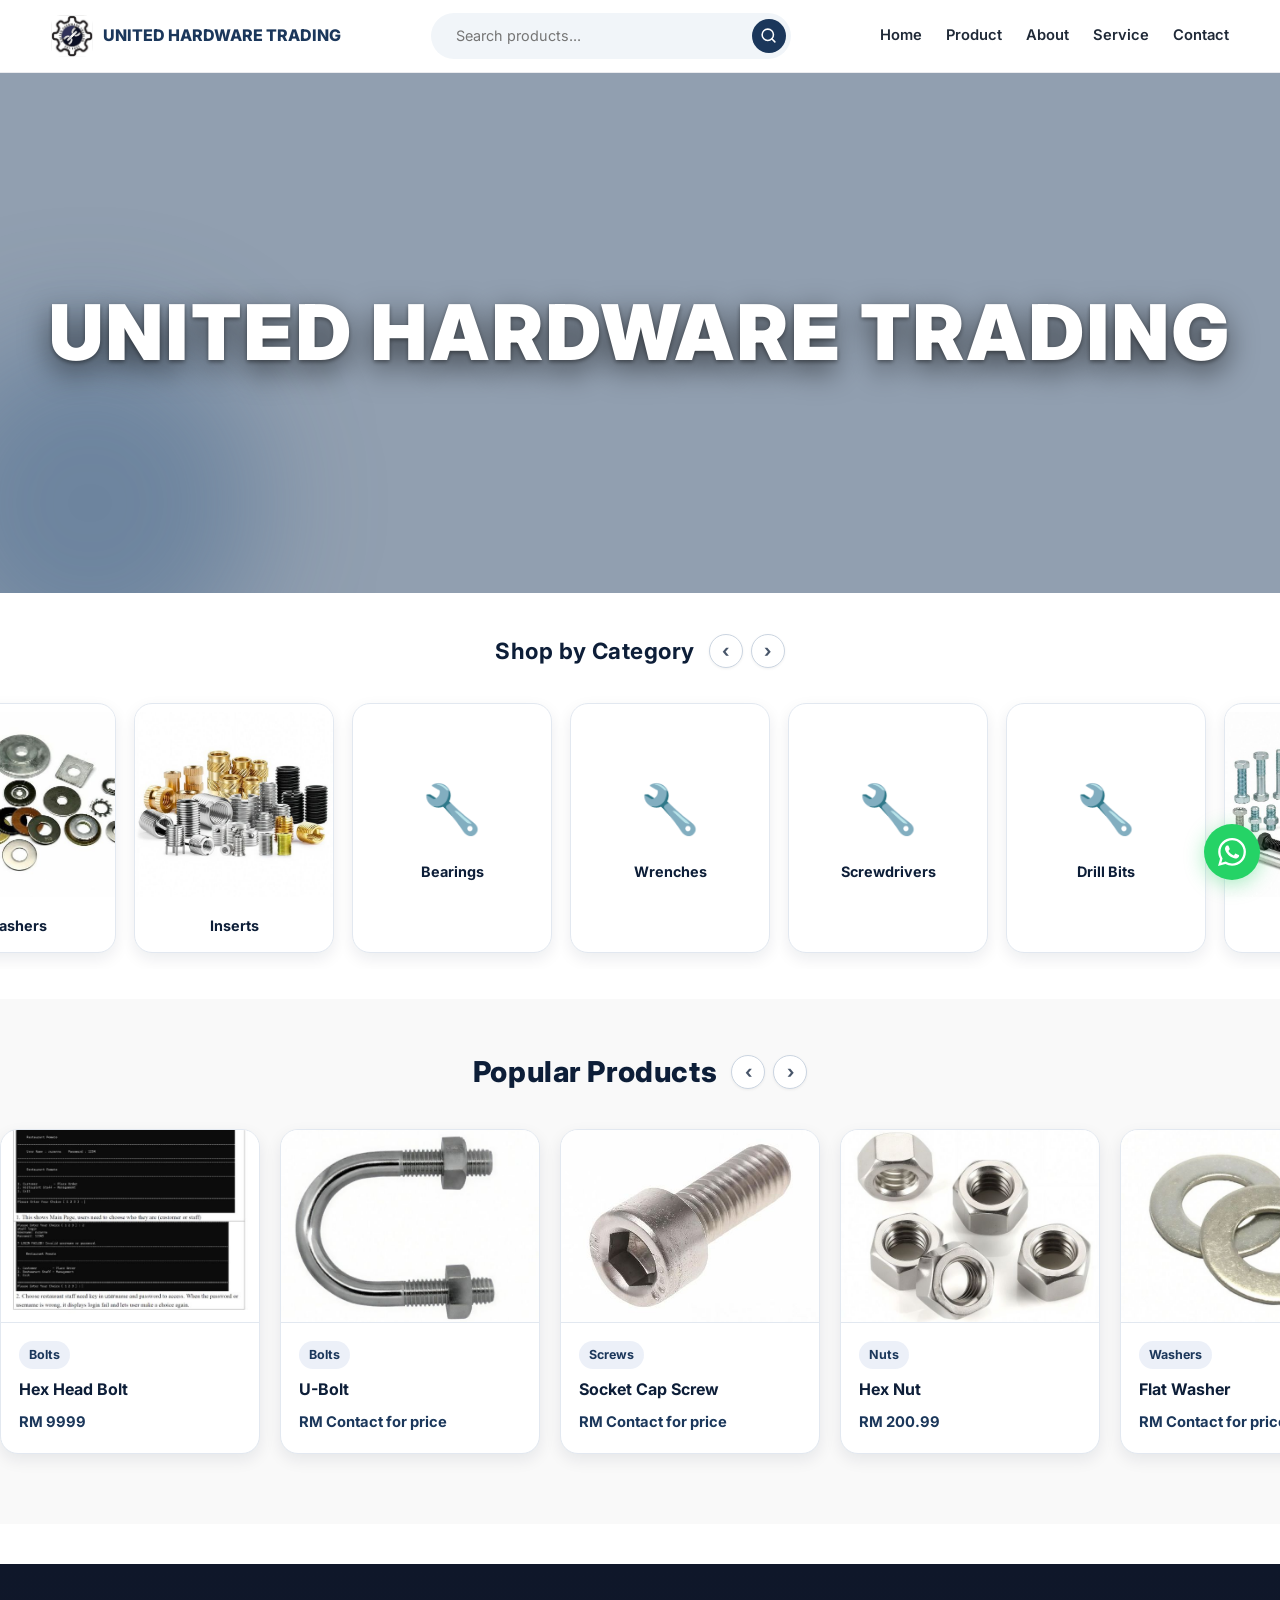
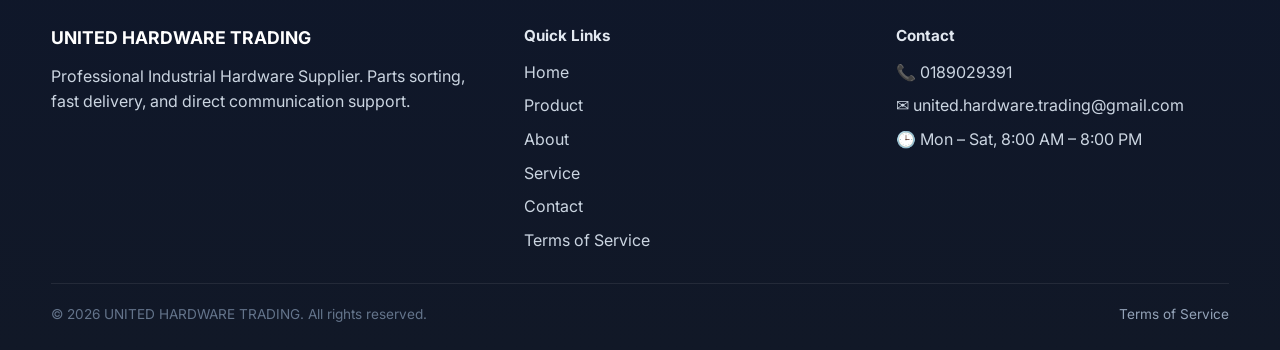
==== commit 9a1f08f5: "Add files via upload" ====
--- a/index.html
+++ b/index.html
@@ -89,6 +89,7 @@
           <li><a href="about.html">About</a></li>
           <li><a href="service.html">Service</a></li>
           <li><a href="contact.html">Contact</a></li>
+          <li><a href="terms.html">Terms of Service</a></li>
         </ul>
       </div>
       <div>
@@ -102,6 +103,9 @@
     </div>
     <div class="footer-bottom">
       <span>© 2026 UNITED HARDWARE TRADING. All rights reserved.</span>
+      <span class="footer-bottom-links">
+        <a href="terms.html">Terms of Service</a>
+      </span>
     </div>
   </div>
 </footer>
--- a/assets/css/style.css
+++ b/assets/css/style.css
@@ -389,7 +389,210 @@
 .footer h4 { color: #e2e8f0; font-size: .95rem; margin-bottom: 12px; }
 .footer ul { display: grid; gap: 8px; }
 .footer a:hover { color: #fff; }
-.footer-bottom { padding-top: 20px; border-top: 1px solid rgba(255,255,255,.08); font-size: .85rem; color: #64748b; }
+.footer-bottom {
+  padding-top: 20px; border-top: 1px solid rgba(255,255,255,.08);
+  font-size: .85rem; color: #64748b;
+  display: flex; justify-content: space-between; align-items: center;
+  flex-wrap: wrap; gap: 12px;
+}
+.footer-bottom-links {
+  display: flex; gap: 18px; align-items: center;
+}
+.footer-bottom a {
+  color: #94a3b8; transition: color 0.2s;
+}
+.footer-bottom a:hover {
+  color: #fff; text-decoration: underline;
+}
+
+/* === TERMS OF SERVICE PAGE STYLES === */
+.terms-wrapper {
+  background: #f8fafc;
+  padding: 40px 0 80px;
+}
+.terms-container {
+  max-width: 920px;
+  margin: 0 auto;
+}
+.terms-meta-card {
+  background: #ffffff;
+  border: 1px solid var(--line);
+  border-radius: 18px;
+  padding: 26px 30px;
+  box-shadow: 0 4px 18px rgba(11, 25, 45, 0.04);
+  margin-bottom: 30px;
+  display: grid;
+  grid-template-columns: repeat(auto-fit, minmax(220px, 1fr));
+  gap: 20px;
+}
+.terms-meta-item {
+  display: flex;
+  flex-direction: column;
+  gap: 4px;
+}
+.terms-meta-label {
+  font-size: 0.75rem;
+  font-weight: 800;
+  text-transform: uppercase;
+  letter-spacing: 0.06em;
+  color: #64748b;
+}
+.terms-meta-val {
+  font-size: 0.95rem;
+  font-weight: 700;
+  color: #0f172a;
+  line-height: 1.4;
+}
+.terms-toc-card {
+  background: #ffffff;
+  border: 1px solid var(--line);
+  border-radius: 18px;
+  padding: 24px 28px;
+  margin-bottom: 32px;
+  box-shadow: 0 4px 18px rgba(11, 25, 45, 0.04);
+}
+.terms-toc-title {
+  font-size: 1.1rem;
+  font-weight: 800;
+  color: #1e3a5f;
+  margin-bottom: 16px;
+  display: flex;
+  align-items: center;
+  gap: 8px;
+}
+.terms-toc-grid {
+  display: grid;
+  grid-template-columns: repeat(2, 1fr);
+  gap: 10px 24px;
+  list-style: none;
+  padding: 0;
+  margin: 0;
+}
+.terms-toc-grid li a {
+  display: flex;
+  align-items: center;
+  gap: 8px;
+  font-size: 0.9rem;
+  font-weight: 600;
+  color: #2563eb;
+  transition: all 0.2s;
+  padding: 4px 0;
+}
+.terms-toc-grid li a:hover {
+  color: var(--primary);
+  transform: translateX(4px);
+  text-decoration: underline;
+}
+.terms-toc-num {
+  width: 22px;
+  height: 22px;
+  border-radius: 6px;
+  background: #e0f2fe;
+  color: #0369a1;
+  font-size: 0.75rem;
+  font-weight: 800;
+  display: inline-flex;
+  align-items: center;
+  justify-content: center;
+  flex-shrink: 0;
+}
+.terms-card {
+  background: #ffffff;
+  border: 1px solid var(--line);
+  border-radius: 18px;
+  padding: 32px 36px;
+  margin-bottom: 24px;
+  box-shadow: 0 4px 18px rgba(11, 25, 45, 0.04);
+  scroll-margin-top: 90px;
+  transition: transform 0.2s ease, box-shadow 0.2s ease;
+}
+.terms-card:hover {
+  box-shadow: 0 10px 28px rgba(11, 25, 45, 0.08);
+}
+.terms-card-header {
+  display: flex;
+  align-items: center;
+  gap: 14px;
+  margin-bottom: 20px;
+  padding-bottom: 14px;
+  border-bottom: 1.5px solid var(--line);
+}
+.terms-card-badge {
+  width: 38px;
+  height: 38px;
+  border-radius: 10px;
+  background: linear-gradient(135deg, var(--primary), var(--primary2));
+  color: #ffffff;
+  font-size: 1rem;
+  font-weight: 800;
+  display: flex;
+  align-items: center;
+  justify-content: center;
+  flex-shrink: 0;
+  box-shadow: 0 4px 12px rgba(27, 55, 91, 0.2);
+}
+.terms-card-header h2 {
+  font-size: 1.3rem;
+  font-weight: 800;
+  color: #0f172a;
+  margin: 0;
+}
+.terms-card p {
+  font-size: 0.96rem;
+  line-height: 1.75;
+  color: #334155;
+  margin-bottom: 14px;
+}
+.terms-card p:last-child {
+  margin-bottom: 0;
+}
+.terms-note-box {
+  background: #f0f7ff;
+  border-left: 4px solid var(--primary);
+  border-radius: 10px;
+  padding: 16px 20px;
+  margin: 16px 0;
+  font-size: 0.92rem;
+  line-height: 1.65;
+  color: #1e3a8a;
+}
+.terms-contact-card {
+  background: linear-gradient(135deg, #1b375b 0%, #112542 100%);
+  color: #ffffff;
+  border-radius: 20px;
+  padding: 36px 40px;
+  margin-top: 36px;
+  box-shadow: 0 16px 36px rgba(11, 25, 45, 0.18);
+  display: flex;
+  align-items: center;
+  justify-content: space-between;
+  gap: 24px;
+  flex-wrap: wrap;
+}
+.terms-contact-card h3 {
+  font-size: 1.5rem;
+  font-weight: 800;
+  margin-bottom: 8px;
+  color: #ffffff;
+}
+.terms-contact-card p {
+  font-size: 0.95rem;
+  opacity: 0.9;
+  margin: 0;
+  color: #dbeafe;
+}
+@media (max-width: 767px) {
+  .terms-wrapper { padding: 24px 0 60px; }
+  .terms-card { padding: 22px 18px; border-radius: 14px; }
+  .terms-card-header h2 { font-size: 1.15rem; }
+  .terms-card-badge { width: 32px; height: 32px; font-size: 0.9rem; }
+  .terms-meta-card { padding: 20px 18px; grid-template-columns: 1fr; gap: 14px; }
+  .terms-toc-card { padding: 18px 16px; }
+  .terms-toc-grid { grid-template-columns: 1fr; gap: 8px; }
+  .terms-contact-card { padding: 26px 20px; flex-direction: column; text-align: center; }
+  .terms-contact-card .btn { width: 100%; }
+  .footer-bottom { flex-direction: column; text-align: center; gap: 8px; }
+}
 
 /* === FLOATING WHATSAPP === */
 .floating-whatsapp {
@@ -478,6 +681,7 @@
 }
 
 /* === PRODUCT PAGE SIDEBAR LAYOUT === */
+.product-page-main { padding: 30px 15px; }
 .product-layout {
   display: flex; gap: 32px; align-items: flex-start; margin-top: 10px;
 }
@@ -606,6 +810,82 @@
   .grid-3, .grid-4 { grid-template-columns: repeat(2, 1fr); }
   .contact-grid, .modal-grid { grid-template-columns: 1fr; }
   .footer-grid { grid-template-columns: 1fr 1fr; }
+
+  /* Product Page Sidebar Layout Responsive */
+  .product-layout {
+    flex-direction: column;
+    gap: 24px;
+    align-items: stretch;
+    margin-top: 5px;
+  }
+  .product-sidebar {
+    width: 100%;
+    padding: 18px 20px;
+    border-radius: 16px;
+    box-shadow: 0 4px 16px rgba(11, 25, 45, 0.05);
+  }
+  .sidebar-block {
+    margin-bottom: 16px;
+  }
+  .sidebar-block:last-child {
+    margin-bottom: 0;
+  }
+  .sidebar-title {
+    font-size: 0.95rem;
+    margin-bottom: 10px;
+    padding-bottom: 6px;
+  }
+  .sidebar-cat-list {
+    flex-direction: row;
+    overflow-x: auto;
+    gap: 8px;
+    padding: 4px 2px 10px 2px;
+    margin: 0 -4px;
+    padding-left: 4px;
+    padding-right: 4px;
+    -webkit-overflow-scrolling: touch;
+    scrollbar-width: none;
+  }
+  .sidebar-cat-list::-webkit-scrollbar {
+    display: none;
+  }
+  .sidebar-cat-item {
+    flex-shrink: 0;
+    padding: 8px 14px;
+    border-radius: 999px;
+    background: #f1f5f9;
+    font-size: 0.85rem;
+    white-space: nowrap;
+    border: 1px solid #e2e8f0;
+  }
+  .sidebar-cat-item:hover {
+    background: #e2e8f0;
+  }
+  .sidebar-cat-item.active {
+    background: var(--primary);
+    color: #fff;
+    border-color: var(--primary);
+    box-shadow: 0 4px 12px rgba(27, 55, 91, 0.25);
+  }
+  .sidebar-cat-arrow {
+    display: none;
+  }
+  .sidebar-cat-count {
+    font-size: 0.74rem;
+    padding: 2px 7px;
+    margin-left: 6px;
+    border-radius: 10px;
+  }
+  .product-content {
+    width: 100%;
+  }
+  .product-header-bar {
+    margin-bottom: 18px;
+    padding-bottom: 10px;
+  }
+  .product-header-bar h1 {
+    font-size: 1.5rem;
+  }
 }
 
 @media (max-width: 767px) {
@@ -615,6 +895,29 @@
   .products-grid { grid-template-columns: repeat(2, 1fr); gap: 14px; }
   .hero-actions, .contact-actions, .modal-actions { flex-direction: column; }
   .btn { width: 100%; }
+
+  /* Product Page Mobile Enhancements */
+  .product-page-main { padding: 16px 0 !important; }
+  .product-sidebar { padding: 14px 14px 16px; border-radius: 14px; }
+  .product-actions .btn {
+    flex: 1 1 calc(50% - 6px);
+    width: auto;
+    min-width: 110px;
+    padding: 10px 12px;
+    font-size: 0.85rem;
+  }
+  .product-header-bar { gap: 6px; margin-bottom: 14px; }
+  .product-header-bar h1 { font-size: 1.35rem; }
+  .breadcrumb-nav { font-size: 0.82rem; margin-bottom: 8px; }
+
+  /* Modal Mobile Enhancements */
+  .modal-overlay { padding: 12px; }
+  .modal-box { border-radius: 16px; max-height: 88vh; }
+  .modal-img-wrap, .modal-img { min-height: 180px; max-height: 220px; }
+  .modal-body { padding: 18px 16px; }
+  .modal-body h3 { font-size: 1.25rem; }
+  .modal-specs { gap: 8px; margin-bottom: 16px; }
+  .modal-spec { padding: 10px 12px; }
   
   /* Filter Responsive */
   .filter-controls { flex-direction: column; width: 100%; max-width: 100% !important; }
@@ -624,14 +927,22 @@
   .slider-card.pop-slider-card { min-width: 180px; }
   .slider-card-img.pop-slider-img { height: 130px; }
   
-  .modal-body { padding: 20px; }
   .admin-table { font-size: .8rem; }
   .admin-table th, .admin-table td { padding: 8px; }
 }
 
 @media (max-width: 479px) {
-  .brand span { display: none; }
-  .products-grid { grid-template-columns: 1fr; }
+  .brand span {
+    display: inline-block;
+    font-size: 0.82rem;
+    font-weight: 800;
+    max-width: 185px;
+    white-space: nowrap;
+    overflow: hidden;
+    text-overflow: ellipsis;
+    line-height: 1.2;
+  }
+  .products-grid { grid-template-columns: 1fr; gap: 16px; }
   .floating-whatsapp { right: 14px; bottom: 14px; width: 50px; height: 50px; }
   .slider-card.pop-slider-card { min-width: 160px; }
   .slider-card-img.pop-slider-img { height: 120px; }
@@ -715,6 +1026,7 @@
 .prime-card h3 { font-size: 1.3rem; font-weight: 800; color: #1e3a5f; margin-bottom: 10px; }
 .prime-card p { font-size: 0.95rem; color: #475569; line-height: 1.6; margin-bottom: 20px; z-index: 1; position: relative; }
 .prime-tag { font-size: 0.72rem; font-weight: 800; color: #94a3b8; letter-spacing: 0.05em; text-transform: uppercase; z-index: 1; position: relative; }
+.prime-card-span-2 { grid-column: span 2; }
 
 /* Trophy Banner */
 .about-banner-section {
@@ -735,6 +1047,7 @@
 @media (max-width: 991px) {
   .about-hero-grid, .about-pv-grid { grid-template-columns: 1fr; }
   .prime-grid { grid-template-columns: 1fr; }
+  .prime-card-span-2 { grid-column: span 1 !important; }
 }
 
 /* === SERVICE PAGE STYLES === */
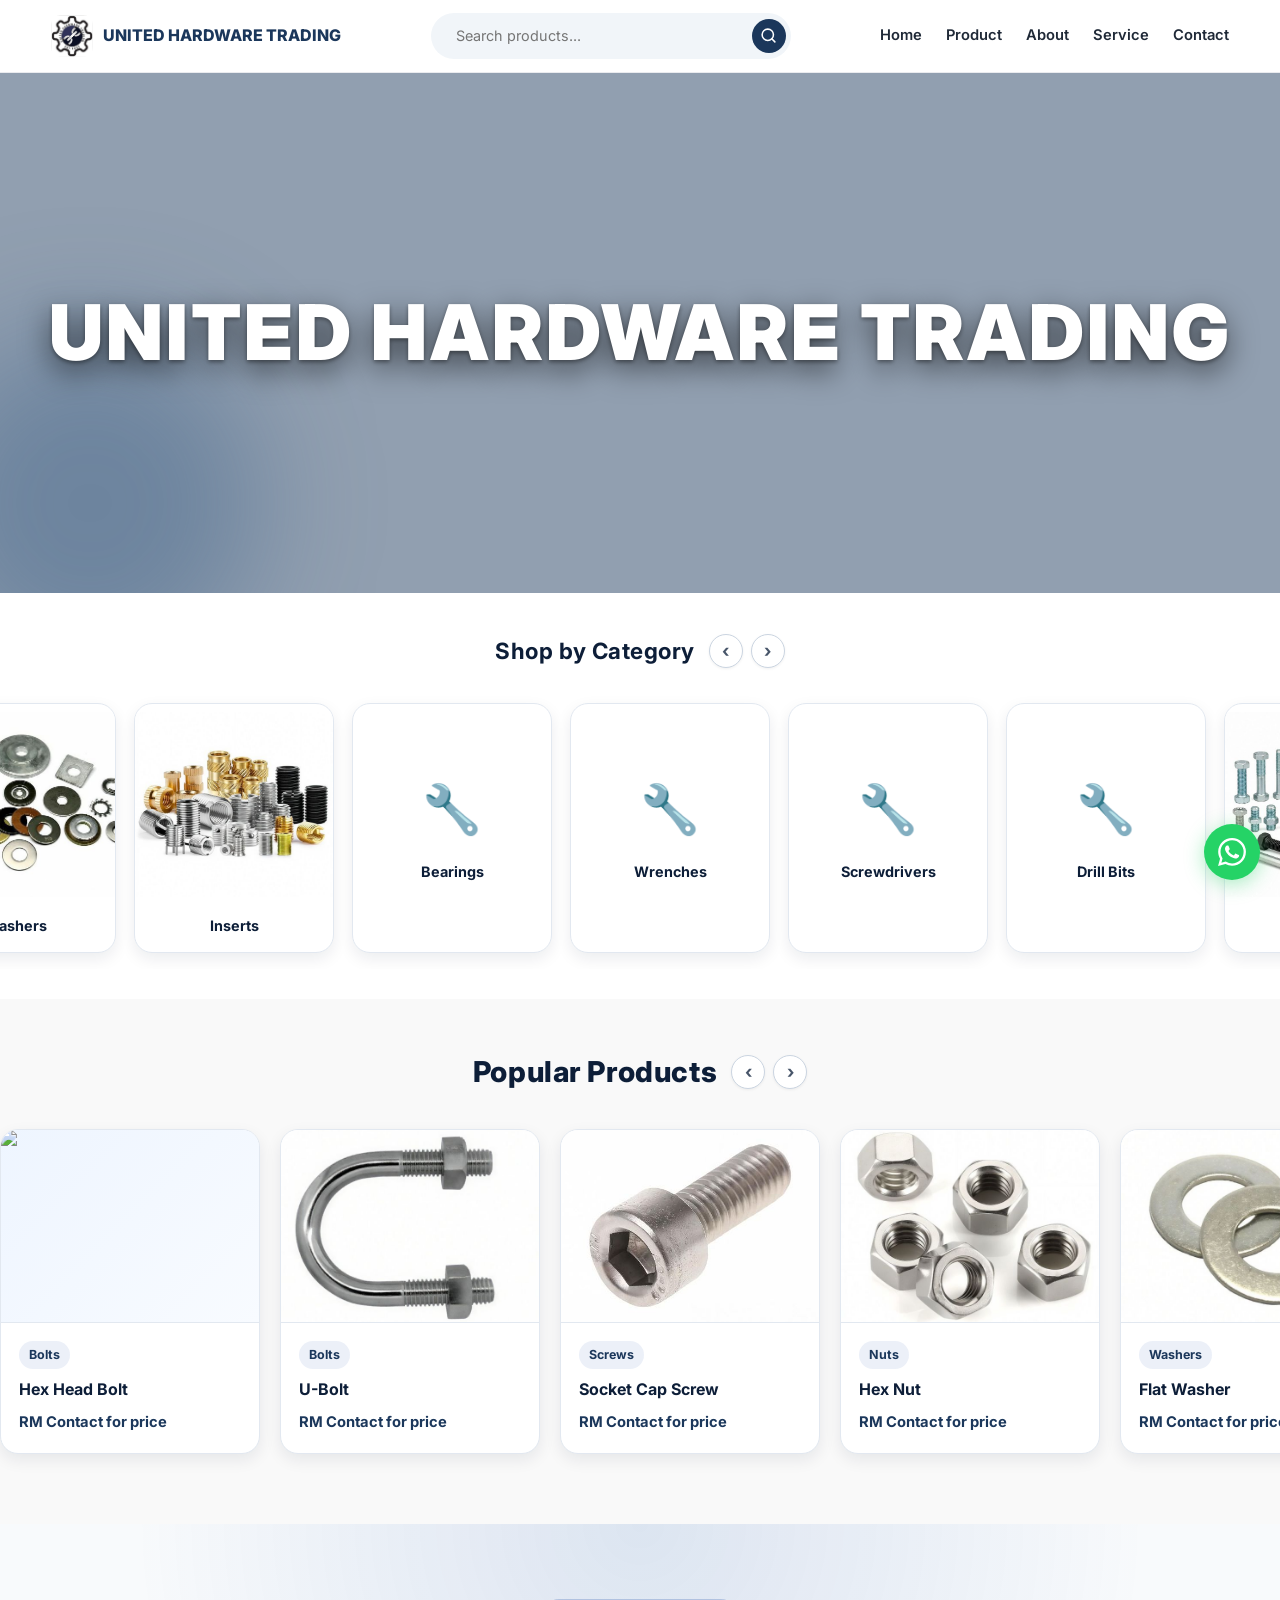
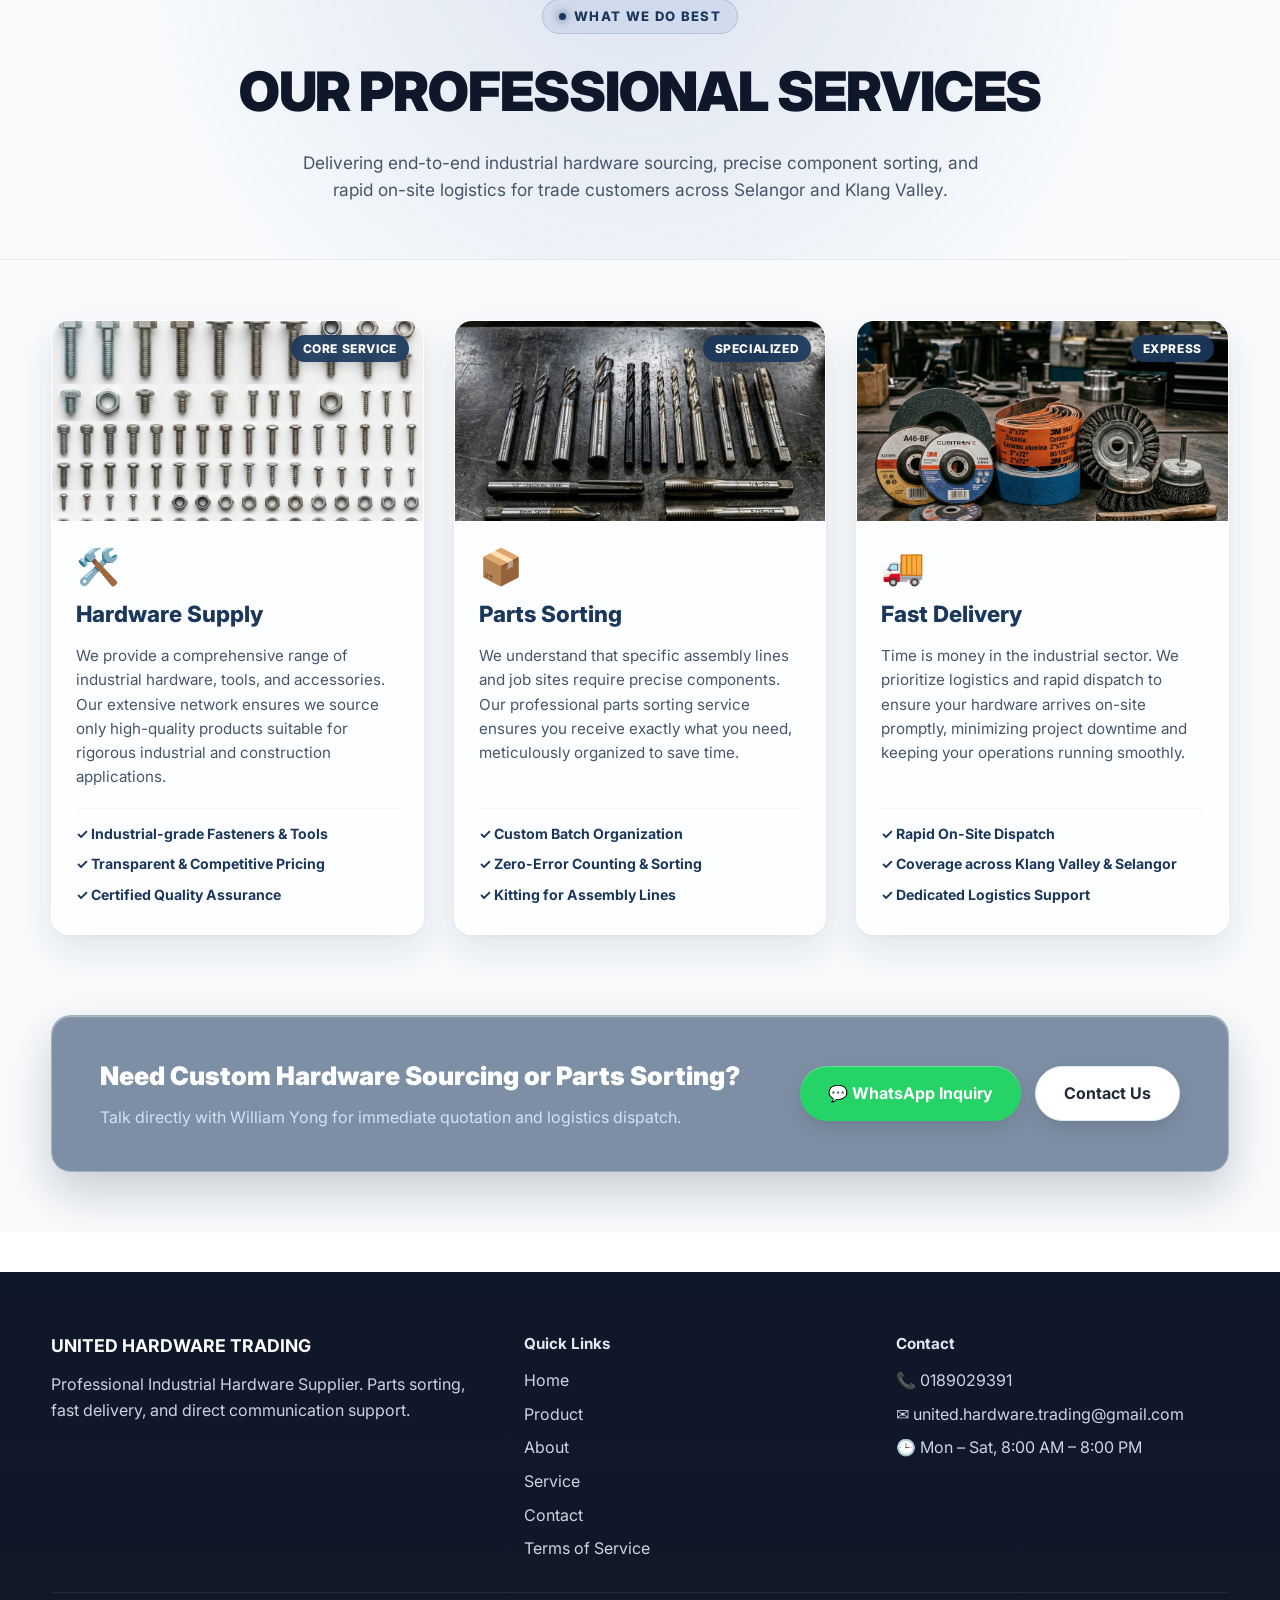
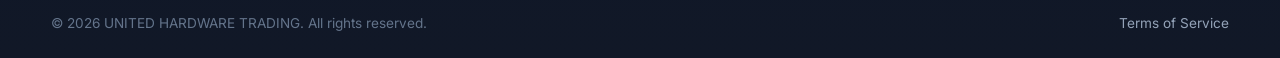
==== commit 8ad9a2bf: "Add files via upload" ====
--- a/index.html
+++ b/index.html
@@ -72,6 +72,92 @@
       <div class="pop-slider-inner" id="popSliderInner"></div>
     </div>
   </section>
+
+  <!-- Service Hero Header (Apple-style) -->
+  <section class="apple-page-hero reveal">
+    <div class="container text-center">
+      <div class="apple-hero-pill">
+        <span class="apple-hero-dot"></span> WHAT WE DO BEST
+      </div>
+      <h1 class="apple-hero-title">OUR PROFESSIONAL SERVICES</h1>
+      <p class="apple-hero-desc">Delivering end-to-end industrial hardware sourcing, precise component sorting, and rapid on-site logistics for trade customers across Selangor and Klang Valley.</p>
+    </div>
+  </section>
+
+  <!-- 3 Service Cards Grid -->
+  <section class="service-cards-section reveal">
+    <div class="container service-cards-grid">
+      
+      <!-- Card 1: Hardware Supply -->
+      <div class="service-card apple-glass apple-hover">
+        <div class="service-card-img-wrap">
+          <img src="uploads/fastening.jpg" alt="Hardware Supply" class="service-card-img" loading="lazy">
+          <div class="service-badge">Core Service</div>
+        </div>
+        <div class="service-card-body">
+          <div class="service-icon-pill">🛠️</div>
+          <h2>Hardware Supply</h2>
+          <p>We provide a comprehensive range of industrial hardware, tools, and accessories. Our extensive network ensures we source only high-quality products suitable for rigorous industrial and construction applications.</p>
+          <ul class="service-check-list">
+            <li>✓ Industrial-grade Fasteners & Tools</li>
+            <li>✓ Transparent & Competitive Pricing</li>
+            <li>✓ Certified Quality Assurance</li>
+          </ul>
+        </div>
+      </div>
+
+      <!-- Card 2: Parts Sorting -->
+      <div class="service-card apple-glass apple-hover">
+        <div class="service-card-img-wrap">
+          <img src="uploads/cutting.jpg" alt="Parts Sorting" class="service-card-img" loading="lazy">
+          <div class="service-badge">Specialized</div>
+        </div>
+        <div class="service-card-body">
+          <div class="service-icon-pill">📦</div>
+          <h2>Parts Sorting</h2>
+          <p>We understand that specific assembly lines and job sites require precise components. Our professional parts sorting service ensures you receive exactly what you need, meticulously organized to save time.</p>
+          <ul class="service-check-list">
+            <li>✓ Custom Batch Organization</li>
+            <li>✓ Zero-Error Counting & Sorting</li>
+            <li>✓ Kitting for Assembly Lines</li>
+          </ul>
+        </div>
+      </div>
+
+      <!-- Card 3: Fast Delivery -->
+      <div class="service-card apple-glass apple-hover">
+        <div class="service-card-img-wrap">
+          <img src="uploads/abrasive.jpg" alt="Fast Delivery" class="service-card-img" loading="lazy">
+          <div class="service-badge">Express</div>
+        </div>
+        <div class="service-card-body">
+          <div class="service-icon-pill">🚚</div>
+          <h2>Fast Delivery</h2>
+          <p>Time is money in the industrial sector. We prioritize logistics and rapid dispatch to ensure your hardware arrives on-site promptly, minimizing project downtime and keeping your operations running smoothly.</p>
+          <ul class="service-check-list">
+            <li>✓ Rapid On-Site Dispatch</li>
+            <li>✓ Coverage across Klang Valley & Selangor</li>
+            <li>✓ Dedicated Logistics Support</li>
+          </ul>
+        </div>
+      </div>
+
+    </div>
+  </section>
+
+  <!-- CTA Bar -->
+  <section class="service-cta-section reveal">
+    <div class="container service-cta-box apple-glass-dark">
+      <div>
+        <h2>Need Custom Hardware Sourcing or Parts Sorting?</h2>
+        <p>Talk directly with William Yong for immediate quotation and logistics dispatch.</p>
+      </div>
+      <div style="display: flex; gap: 14px; flex-wrap: wrap;">
+        <a href="https://wa.me/60189029391?text=Hello%20William%2C%20I%20need%20a%20quotation%20for%20hardware%20services." target="_blank" class="btn btn-success apple-btn" style="font-size: 1rem; padding: 14px 28px;">💬 WhatsApp Inquiry</a>
+        <a href="contact.html" class="btn btn-outline apple-btn" style="font-size: 1rem; padding: 14px 28px; background: #fff;">Contact Us</a>
+      </div>
+    </div>
+  </section>
 </main>
 
 <footer class="footer">
--- a/assets/css/style.css
+++ b/assets/css/style.css
@@ -681,7 +681,40 @@
 }
 
 /* === PRODUCT PAGE SIDEBAR LAYOUT === */
-.product-page-main { padding: 30px 15px; }
+.product-page-main { padding: 24px 15px 50px; }
+.product-top-search-wrap {
+  margin-bottom: 20px;
+}
+.product-top-search-box {
+  position: relative;
+  display: flex;
+  align-items: center;
+  max-width: 520px;
+  background: #ffffff;
+  border: 1.5px solid #cbd5e1;
+  border-radius: 12px;
+  box-shadow: 0 2px 10px rgba(0, 0, 0, 0.04);
+  transition: all 0.25s ease;
+}
+.product-top-search-box:focus-within {
+  border-color: var(--primary);
+  box-shadow: 0 0 0 3.5px rgba(27, 55, 91, 0.12);
+}
+.product-top-search-icon {
+  position: absolute;
+  left: 14px;
+  color: #94a3b8;
+  display: flex;
+  align-items: center;
+  pointer-events: none;
+}
+.product-top-search-box input {
+  width: 100%;
+  padding: 11px 16px 11px 42px;
+  font-size: 0.95rem;
+  background: transparent;
+  color: var(--dark);
+}
 .product-layout {
   display: flex; gap: 32px; align-items: flex-start; margin-top: 10px;
 }
@@ -810,81 +843,217 @@
   .grid-3, .grid-4 { grid-template-columns: repeat(2, 1fr); }
   .contact-grid, .modal-grid { grid-template-columns: 1fr; }
   .footer-grid { grid-template-columns: 1fr 1fr; }
-
-  /* Product Page Sidebar Layout Responsive */
+  .container { width: 96% !important; }
+
+  /* === Product Page Pinduoduo-Style Layout (Tablets & Mobile) === */
+  .product-page-main { padding: 12px 0 40px !important; }
+  .product-top-search-wrap { margin-bottom: 12px; width: 100%; }
+  .product-top-search-box {
+    max-width: 100%; height: 42px; border-radius: 10px;
+    padding: 0 14px 0 38px; background: #fff; border: 1.5px solid #cbd5e1;
+  }
+  .product-top-search-box input { padding: 8px 0; font-size: 0.88rem; }
+  .product-top-search-icon { left: 12px; }
+
   .product-layout {
-    flex-direction: column;
-    gap: 24px;
-    align-items: stretch;
-    margin-top: 5px;
+    display: flex !important;
+    flex-direction: row !important;
+    gap: 8px !important;
+    align-items: flex-start !important;
+    margin-top: 0 !important;
   }
   .product-sidebar {
-    width: 100%;
-    padding: 18px 20px;
-    border-radius: 16px;
-    box-shadow: 0 4px 16px rgba(11, 25, 45, 0.05);
+    width: 86px !important;
+    flex: 0 0 86px !important;
+    position: sticky !important;
+    top: 76px !important;
+    max-height: calc(100vh - 86px) !important;
+    overflow-y: auto !important;
+    overflow-x: hidden !important;
+    padding: 4px 2px !important;
+    background: #f8fafc !important;
+    border: 1px solid var(--line) !important;
+    border-radius: 10px !important;
+    box-shadow: none !important;
+    -webkit-overflow-scrolling: touch !important;
+    scrollbar-width: none !important;
+  }
+  .product-sidebar::-webkit-scrollbar {
+    display: none !important;
   }
   .sidebar-block {
-    margin-bottom: 16px;
-  }
-  .sidebar-block:last-child {
-    margin-bottom: 0;
+    margin-bottom: 0 !important;
   }
   .sidebar-title {
-    font-size: 0.95rem;
-    margin-bottom: 10px;
-    padding-bottom: 6px;
+    display: none !important;
   }
   .sidebar-cat-list {
-    flex-direction: row;
-    overflow-x: auto;
-    gap: 8px;
-    padding: 4px 2px 10px 2px;
-    margin: 0 -4px;
-    padding-left: 4px;
-    padding-right: 4px;
-    -webkit-overflow-scrolling: touch;
-    scrollbar-width: none;
-  }
-  .sidebar-cat-list::-webkit-scrollbar {
-    display: none;
+    display: flex !important;
+    flex-direction: column !important;
+    gap: 4px !important;
+    margin: 0 !important;
+    padding: 0 !important;
   }
   .sidebar-cat-item {
-    flex-shrink: 0;
-    padding: 8px 14px;
-    border-radius: 999px;
-    background: #f1f5f9;
-    font-size: 0.85rem;
-    white-space: nowrap;
-    border: 1px solid #e2e8f0;
+    display: flex !important;
+    flex-direction: column !important;
+    align-items: center !important;
+    justify-content: center !important;
+    text-align: center !important;
+    padding: 8px 3px !important;
+    min-height: 48px !important;
+    border-radius: 8px !important;
+    background: #f1f5f9 !important;
+    color: #475569 !important;
+    font-size: 0.72rem !important;
+    font-weight: 700 !important;
+    line-height: 1.2 !important;
+    border-left: 3px solid transparent !important;
+    box-shadow: none !important;
+    white-space: normal !important;
+    word-break: break-word !important;
+    margin-bottom: 2px !important;
   }
   .sidebar-cat-item:hover {
-    background: #e2e8f0;
+    background: #e2e8f0 !important;
   }
   .sidebar-cat-item.active {
-    background: var(--primary);
-    color: #fff;
-    border-color: var(--primary);
-    box-shadow: 0 4px 12px rgba(27, 55, 91, 0.25);
+    background: #ffffff !important;
+    color: var(--primary) !important;
+    border-left: 3px solid var(--primary) !important;
+    box-shadow: 0 2px 8px rgba(0,0,0,0.06) !important;
+    font-weight: 800 !important;
   }
   .sidebar-cat-arrow {
-    display: none;
+    display: none !important;
+  }
+  .sidebar-cat-left {
+    display: flex !important;
+    flex-direction: column !important;
+    align-items: center !important;
+    justify-content: center !important;
+    gap: 0 !important;
+    width: 100% !important;
   }
   .sidebar-cat-count {
-    font-size: 0.74rem;
-    padding: 2px 7px;
-    margin-left: 6px;
-    border-radius: 10px;
-  }
+    font-size: 0.65rem !important;
+    padding: 1px 5px !important;
+    border-radius: 8px !important;
+    background: #e2e8f0 !important;
+    color: #64748b !important;
+    margin-top: 3px !important;
+    margin-left: 0 !important;
+  }
+  .sidebar-cat-item.active .sidebar-cat-count {
+    background: rgba(27, 55, 91, 0.1) !important;
+    color: var(--primary) !important;
+  }
+
   .product-content {
-    width: 100%;
+    flex: 1 !important;
+    min-width: 0 !important;
+  }
+  .breadcrumb-nav {
+    font-size: 0.75rem !important;
+    margin-bottom: 4px !important;
   }
   .product-header-bar {
-    margin-bottom: 18px;
-    padding-bottom: 10px;
+    margin-bottom: 8px !important;
+    padding-bottom: 6px !important;
+    gap: 4px !important;
   }
   .product-header-bar h1 {
-    font-size: 1.5rem;
+    font-size: 1.1rem !important;
+  }
+  .product-total-count {
+    font-size: 0.72rem !important;
+  }
+
+  /* 2 Products Per Row (Pinduoduo Pattern) */
+  .products-grid {
+    display: grid !important;
+    grid-template-columns: repeat(2, 1fr) !important;
+    gap: 8px !important;
+  }
+  .product-card {
+    border-radius: 10px !important;
+    border: 1px solid var(--line) !important;
+    box-shadow: 0 2px 6px rgba(0, 0, 0, 0.04) !important;
+    background: #ffffff !important;
+    display: flex !important;
+    flex-direction: column !important;
+    overflow: hidden !important;
+  }
+  .product-card:hover {
+    transform: none !important;
+  }
+  .product-img-wrap {
+    aspect-ratio: 1 / 1 !important;
+    width: 100% !important;
+    overflow: hidden !important;
+    background: #f8fafc !important;
+  }
+  .product-img {
+    width: 100% !important;
+    height: 100% !important;
+    object-fit: cover !important;
+  }
+  .product-body {
+    padding: 6px 6px 8px !important;
+    gap: 3px !important;
+    flex: 1 !important;
+    display: flex !important;
+    flex-direction: column !important;
+  }
+  .product-category-tag {
+    font-size: 0.62rem !important;
+    padding: 1px 5px !important;
+    border-radius: 4px !important;
+    line-height: 1.3 !important;
+    white-space: nowrap !important;
+    overflow: hidden !important;
+    text-overflow: ellipsis !important;
+    max-width: 100% !important;
+  }
+  .product-name {
+    font-size: 0.78rem !important;
+    font-weight: 700 !important;
+    color: #0f172a !important;
+    line-height: 1.25 !important;
+    height: 2.5em !important;
+    margin: 0 !important;
+    display: -webkit-box !important;
+    -webkit-line-clamp: 2 !important;
+    -webkit-box-orient: vertical !important;
+    overflow: hidden !important;
+  }
+  .product-price {
+    font-size: 0.82rem !important;
+    font-weight: 800 !important;
+    color: var(--primary) !important;
+    margin-top: 1px !important;
+    white-space: nowrap !important;
+    overflow: hidden !important;
+    text-overflow: ellipsis !important;
+  }
+  .product-desc {
+    display: none !important;
+  }
+  .product-actions {
+    display: flex !important;
+    gap: 4px !important;
+    margin-top: auto !important;
+    padding-top: 4px !important;
+  }
+  .product-actions .btn {
+    flex: 1 1 0 !important;
+    min-width: 0 !important;
+    width: auto !important;
+    font-size: 0.68rem !important;
+    padding: 5px 2px !important;
+    border-radius: 6px !important;
+    text-align: center !important;
+    white-space: nowrap !important;
   }
 }
 
@@ -892,23 +1061,8 @@
   .section { padding: 60px 0; }
   .nav-search { display: none; }
   .grid-2, .grid-3, .grid-4, .footer-grid { grid-template-columns: 1fr; }
-  .products-grid { grid-template-columns: repeat(2, 1fr); gap: 14px; }
   .hero-actions, .contact-actions, .modal-actions { flex-direction: column; }
   .btn { width: 100%; }
-
-  /* Product Page Mobile Enhancements */
-  .product-page-main { padding: 16px 0 !important; }
-  .product-sidebar { padding: 14px 14px 16px; border-radius: 14px; }
-  .product-actions .btn {
-    flex: 1 1 calc(50% - 6px);
-    width: auto;
-    min-width: 110px;
-    padding: 10px 12px;
-    font-size: 0.85rem;
-  }
-  .product-header-bar { gap: 6px; margin-bottom: 14px; }
-  .product-header-bar h1 { font-size: 1.35rem; }
-  .breadcrumb-nav { font-size: 0.82rem; margin-bottom: 8px; }
 
   /* Modal Mobile Enhancements */
   .modal-overlay { padding: 12px; }
@@ -942,7 +1096,11 @@
     text-overflow: ellipsis;
     line-height: 1.2;
   }
-  .products-grid { grid-template-columns: 1fr; gap: 16px; }
+  .products-grid {
+    display: grid !important;
+    grid-template-columns: repeat(2, 1fr) !important;
+    gap: 8px !important;
+  }
   .floating-whatsapp { right: 14px; bottom: 14px; width: 50px; height: 50px; }
   .slider-card.pop-slider-card { min-width: 160px; }
   .slider-card-img.pop-slider-img { height: 120px; }
